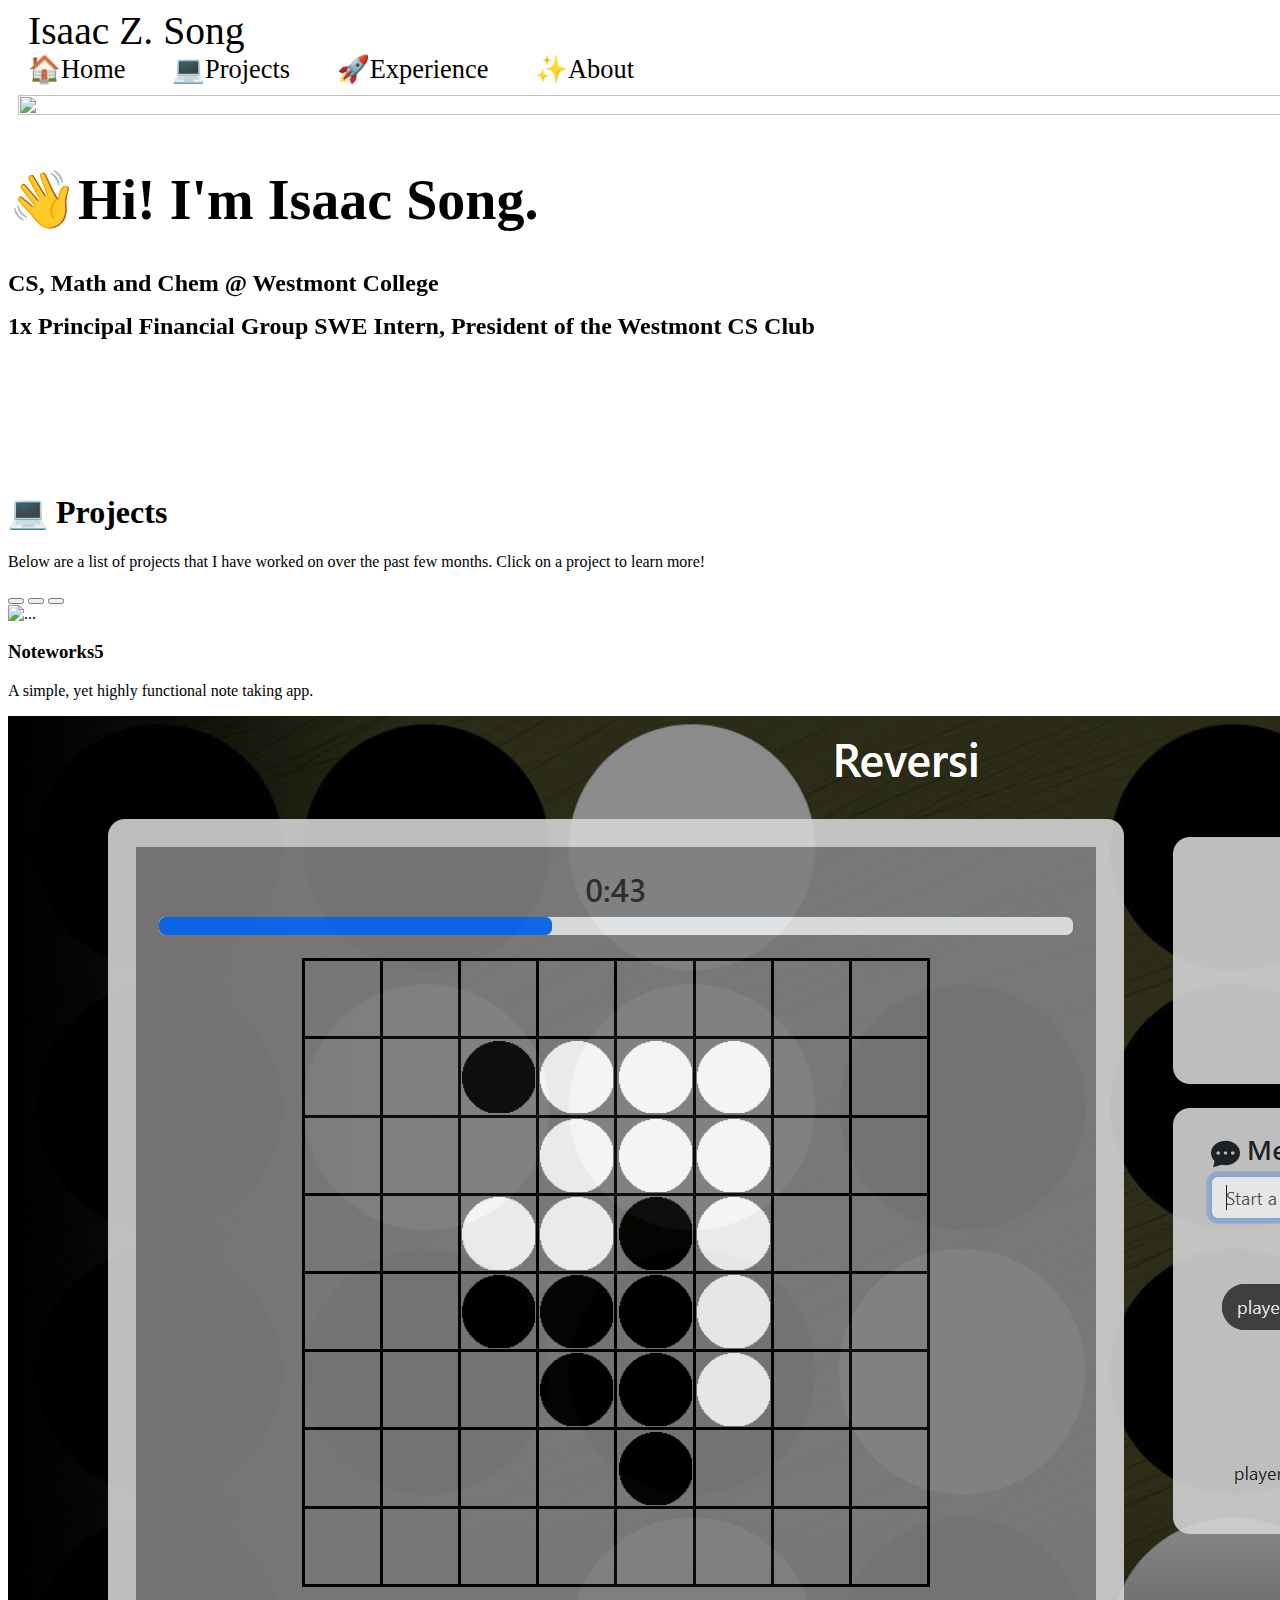
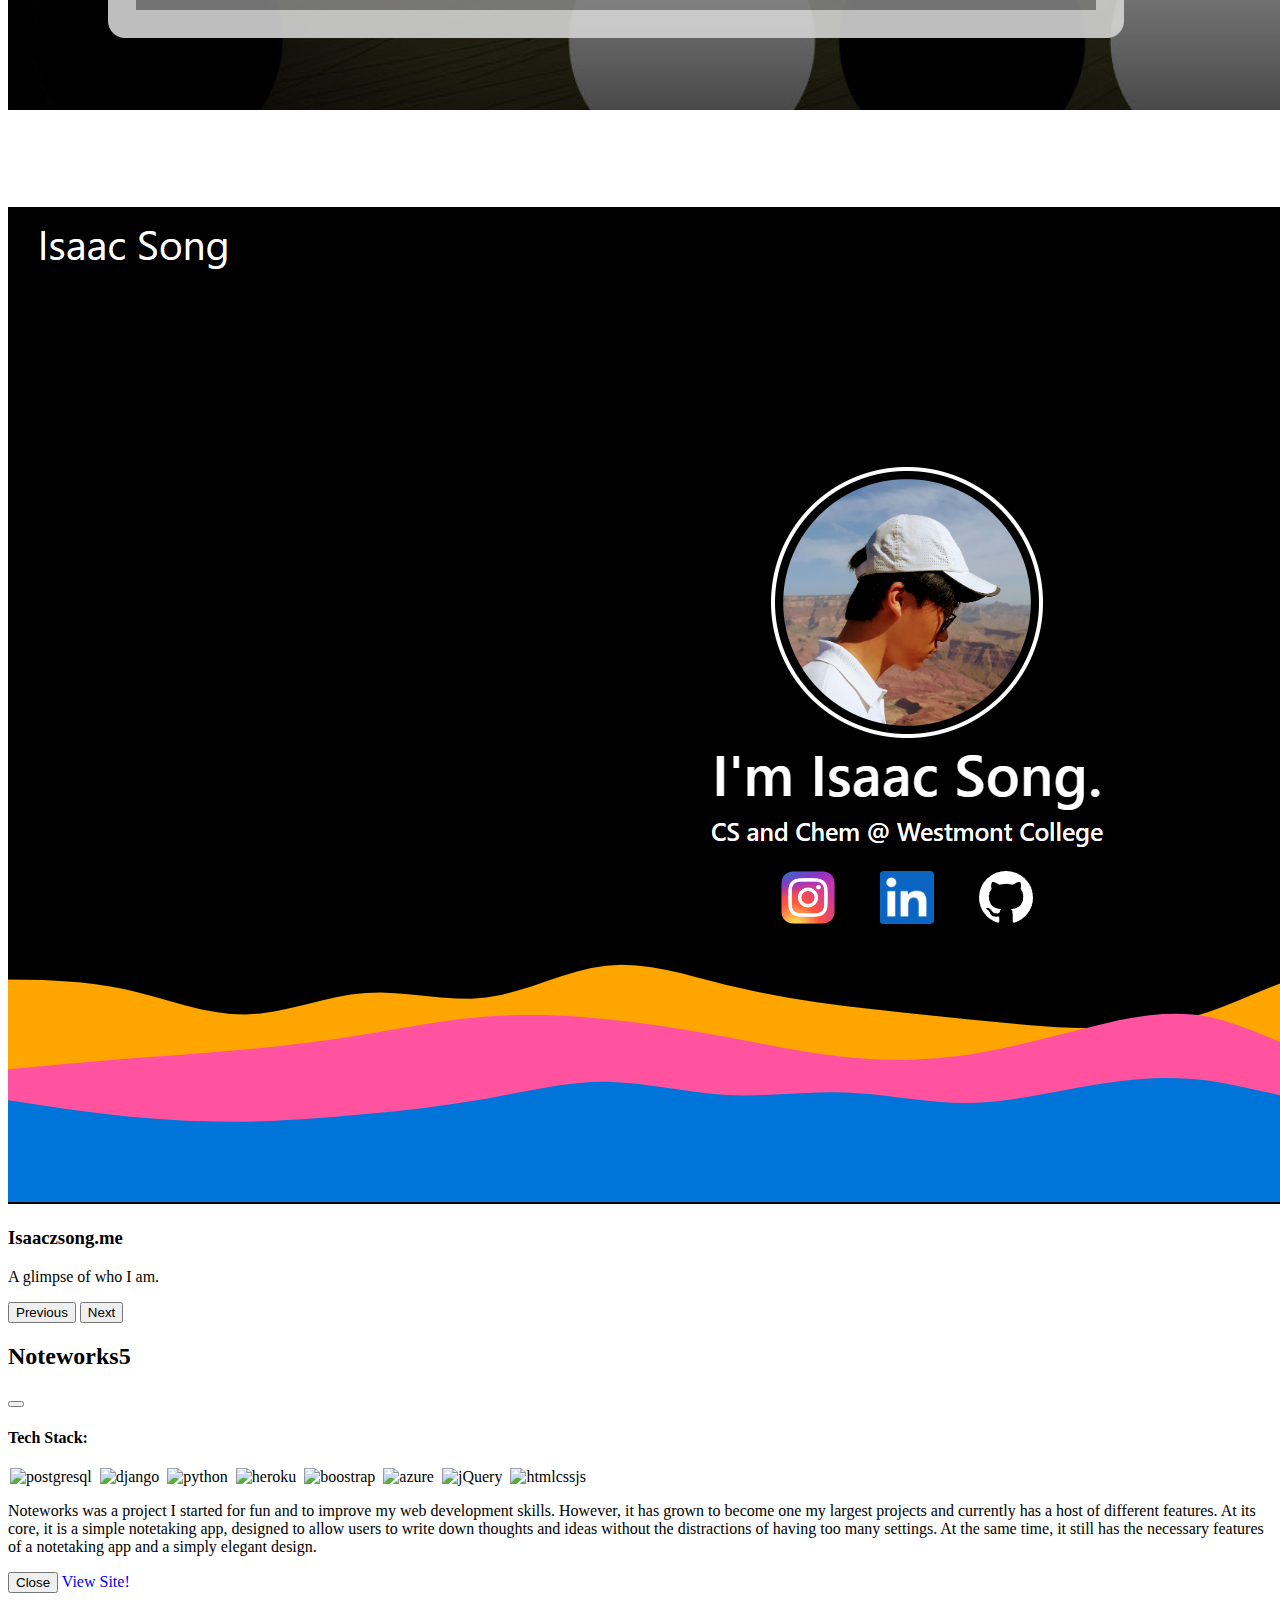
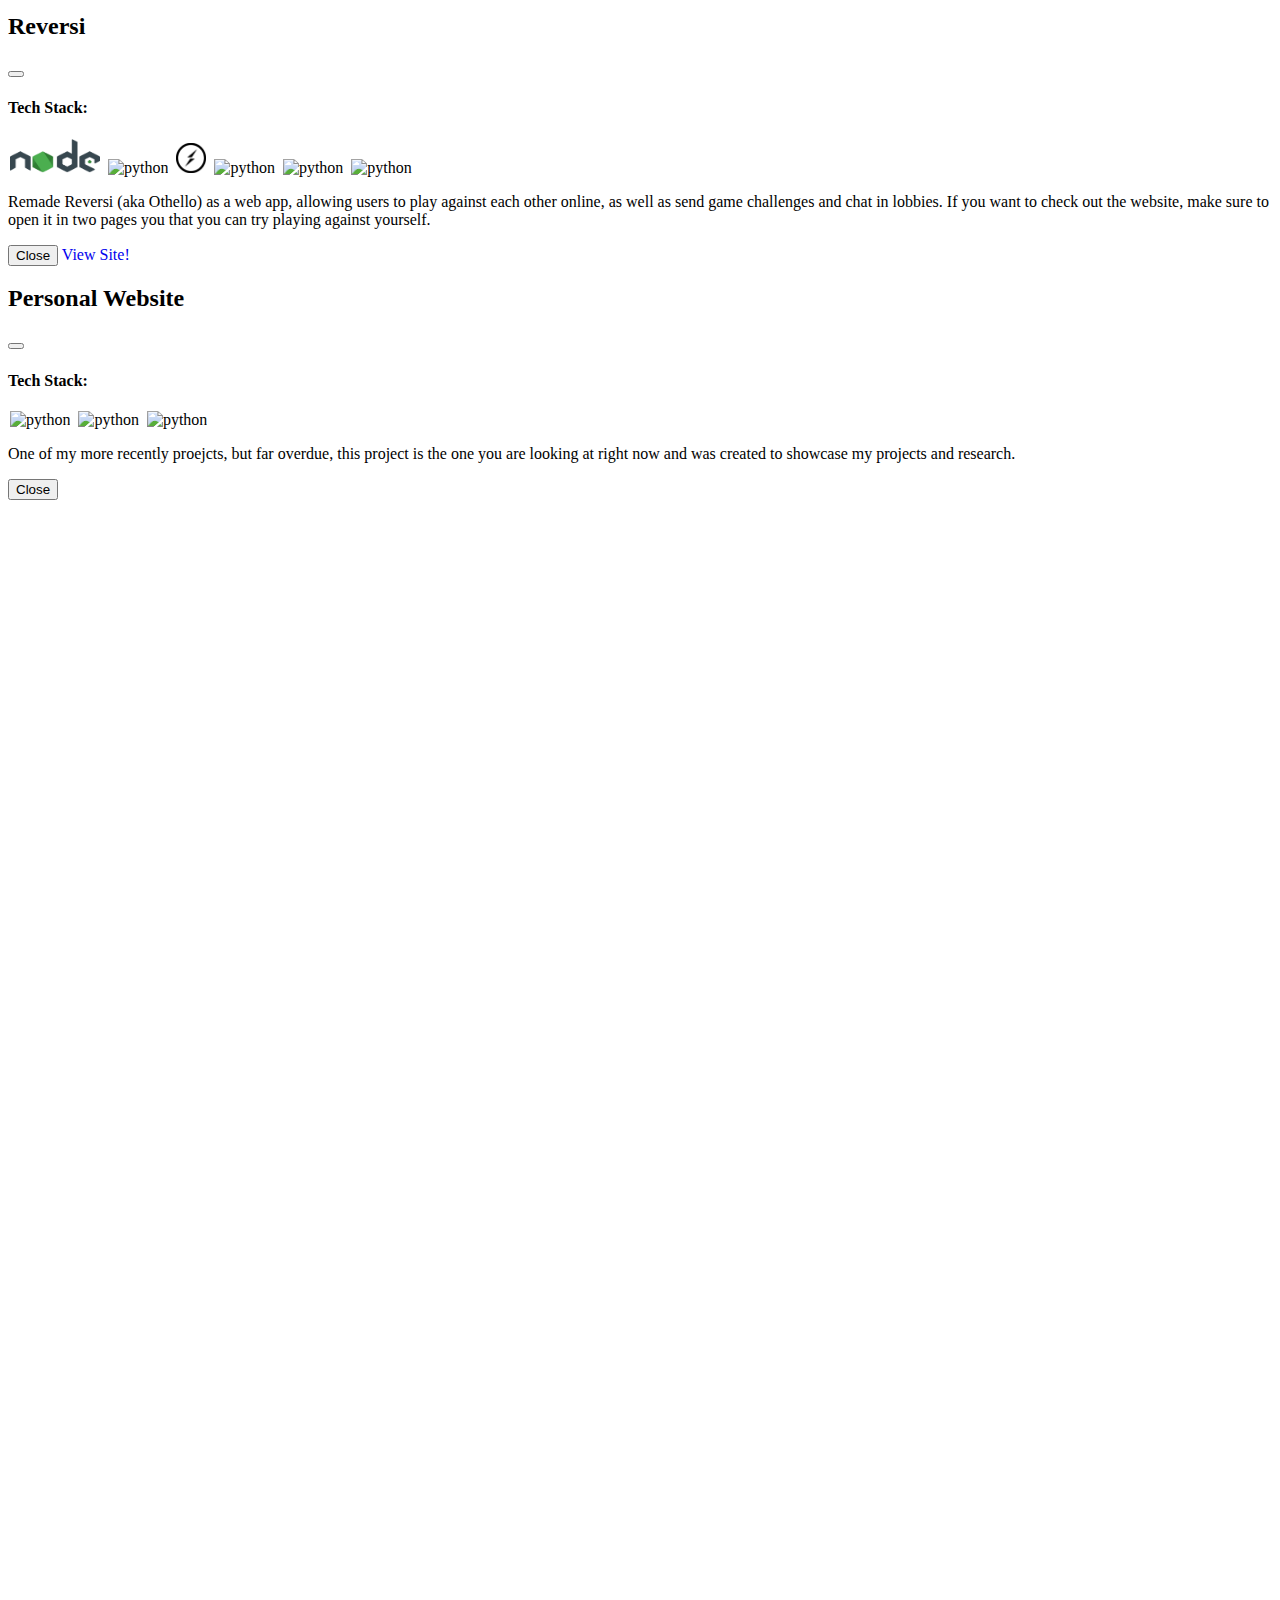
==== index.html @ 0e247016 "Minor Fixes" ====
<!DOCTYPE html>
<html lang="en">
  <head>
    <meta charset="UTF-8" />
    <meta http-equiv="X-UA-Compatible" content="IE=edge" />
    <meta name="viewport" content="width=device-width, initial-scale=1.0" />
    <link href="https://cdn.jsdelivr.net/npm/bootstrap@5.3.0/dist/css/bootstrap.min.css" rel="stylesheet" integrity="sha384-9ndCyUaIbzAi2FUVXJi0CjmCapSmO7SnpJef0486qhLnuZ2cdeRhO02iuK6FUUVM" crossorigin="anonymous">
    <title>Isaac Song</title>
    <link rel="icon" href="profile.jpg" type="image/x-icon">
    <!-- CSS -->
    <link rel="preconnect" href="https://fonts.googleapis.com">
    <link rel="preconnect" href="https://fonts.gstatic.com" crossorigin>
    <link href="https://fonts.googleapis.com/css2?family=Nanum+Gothic&display=swap" rel="stylesheet">
    <link defer rel="stylesheet" href="app.css" />


  </head>
  <body>
    <nav class = "navbar navbar fixed-top navbar-expand-lg bg-light"id="customNav">
      <div class = "container-fluid">
          <a class = "navbar-brand" style = "font-size:150%;" href = "index.html">Isaac Z. Song</a>
          <div class = "collapse navbar-collapse">
              <div class = "navbar-nav ms-auto mb-2 mb-lg-0">
              <a class = "nav-link" target = "_self" href = "#home">🏠Home</a>
              <a class = "nav-link" target = "_self" href = "#projects">&#128187Projects</a>
              <a class = "nav-link" target = "_self" href = "#experience">&#128640Experience</a>
              <a href="#about" class = "nav-link" target = "_self">&#10024About</a>

              </div>

          </div>
      </div>
    </nav>


    <a id="home"></a>
    <div class = "container-fluid vh-100 align-items-center d-flex justify-content-center ">
      <div class = "row hidden justify-content-center" style = "width: 100%">
        <div class = "col-md-5">
            <img class = "rounded-5" src="Principal_Photo.jpg" height = "100%" width = "100%" id = "profilePic" >
        </div>


        <div class = "col-md-5 text-center align-items-center d-flex flex-column justify-content-center">
          <div id = "me">
              <h1 id = "name">&#128075Hi! I'm Isaac Song.</h1>
              <h1 id = "description">CS, Math and Chem @ Westmont College</h1>
              <h1 id = "description">1x Principal Financial Group SWE Intern, President of the Westmont CS Club</h1>
          </div>
    

          <div style = "margin: 17px 0px;" id = "links">
              <span style = "margin: 0px 20px;">
                <a class = "icon" href = "https://www.instagram.com/isaac.z.song/">
                  <img class="icon" src = "instagram.webp" height = "52px" width = "52px">    
                </a>
              </span>      
              <span style = "margin: 0px 20px;">
                <a   class = "icon" href = "https://www.linkedin.com/in/isaac-song-30b78019b/">
                  <img class="icon" src = "linkedin.png" height = "52px" width = "52px">
                </a>
              </span>
              <span   class = "icon" style = "margin: 0px 20px;">
                <a href = "https://github.com/IsaaMaster">
                  <img class="icon" src = "github.png" height = "52px" width = "52px">
                </a>
              </span>
          </div>
        </div>
      
      </div>

    </div>

    <a id="projects"></a>
    <div style = "margin-bottom: 80px;"></div>
    <div class="row">
      <div class="col-12 text-center" title="">
          <h1>&#128187; Projects</h1>
          <p class="fs-5">Below are a list of projects that I have worked on over the past few months. Click on a
              project to learn more!</p>
      </div>
    </div>
    <div class="row d-flex justify-content-center align-items-center">
      <div class="col-md-8 p-3">
        <div id="carouselExampleCaptions" class="carousel slide" data-bs-theme="dark">
          <div class="carousel-indicators">
            <button type="button" data-bs-target="#carouselExampleCaptions" data-bs-slide-to="0" class="active" aria-current="true" aria-label="Slide 1"></button>
            <button type="button" data-bs-target="#carouselExampleCaptions" data-bs-slide-to="1" aria-label="Slide 2"></button>
            <button type="button" data-bs-target="#carouselExampleCaptions" data-bs-slide-to="2" aria-label="Slide 3"></button>
          </div>
          <div class="carousel-inner">
            <div class="carousel-item active ">
              <img src="NotesNew.png" class="d-block w-100 rounded-5" alt="..." id="noteworks" >
              <div class="carousel-caption d-none d-md-block">
                <h3>Noteworks5</h3>
                <p>A simple, yet highly functional note taking app.</p>
              </div>
            </div>
            <div class="carousel-item">
              <img src="reversi.png" class="d-block w-100 rounded-5" alt="..." id="reversi">
              <div class="carousel-caption d-none d-md-block"  style="color:white">
                <h3>Othello</h3>
                <p>A modern take of a classic game.</p>
              </div>
            </div>
            <div class="carousel-item">
              <img src="personal.png" class="d-block w-100 rounded-5" alt="..." id="personal">
              <div class="carousel-caption d-none d-md-block">
                <h3>Isaaczsong.me</h3>
                <p>A glimpse of who I am.</p>
              </div>
            </div>
          </div>
          <button class="carousel-control-prev" type="button" data-bs-target="#carouselExampleCaptions" data-bs-slide="prev">
            <span class="carousel-control-prev-icon" aria-hidden="true"></span>
            <span class="visually-hidden">Previous</span>
          </button>
          <button class="carousel-control-next" type="button" data-bs-target="#carouselExampleCaptions" data-bs-slide="next">
            <span class="carousel-control-next-icon" aria-hidden="true"></span>
            <span class="visually-hidden">Next</span>
          </button>
        </div>
      </div>
    </div>  


    <!--Noteworks 5 Modal-->
    <div class="modal fade" id="noteWorksModal" tabindex="-1" aria-labelledby="noteWorksModal" aria-hidden="true">
      <div class="modal-dialog modal-lg modal-dialog-centered modal-dialog-scrollable">
        <div class="modal-content">
          <div class="modal-header">
            <h2 class="modal-title" id="exampleModalLabel">
              Noteworks5  
            </h2>
            <button type="button" class="btn-close" data-bs-dismiss="modal" aria-label="Close"></button>
          </div>
          <div class="modal-body">

            <div class = "text-center" style = "margin-bottom: 10px;">
              <h4>Tech Stack:</h4>
              <img class = "techIcon" src = "icons/postgresql.png" alt = "postgresql">
              <img class = "techIcon" src = "icons/django.png" alt = "django" style = "width:24px;">
              <img class = "techIcon" src = "icons/python.png" alt = "python">
              <img class = "techIcon" src = "icons/heroku.jpg" alt = "heroku" style = "width:24px;">
              <img class = "techIcon" src = "icons/bootstrap.png" alt = "boostrap">
              <img class = "techIcon" src = "icons/azure.png" alt = "azure">
              <img class = "techIcon" src = "icons/jQuery.png" alt = "jQuery">
              <img class = "techIcon" src = "icons/htmlcssjs.png" alt = "htmlcssjs" style="width: 90px; height:34px;">


            </div>
            <p>Noteworks was a project I started for fun and to improve my web development skills. However, it has grown to become one my largest projects and currently has a host of different features. At its core, it is a simple notetaking app, designed to allow users to write down thoughts and ideas without the distractions of having too many settings. At the same time, it still has the necessary features of a notetaking app and a simply elegant design.</p>
          </div>
          <div class="modal-footer">
            <button type="button" class="btn btn-secondary" data-bs-dismiss="modal">Close</button>
            <a target = "_blank" class = "btn btn-primary" href = "https://noteworks5.herokuapp.com/">View Site!</a>

          </div>
        </div>
      </div>
    </div>

     <!--Reversi Modal-->
     <div class="modal fade" id="reversiModal" tabindex="-1" aria-labelledby="reversiModal" aria-hidden="true">
      <div class="modal-dialog modal-lg modal-dialog-centered modal-dialog-scrollable">
        <div class="modal-content">
          <div class="modal-header">
            <h2 class="modal-title" id="exampleModalLabel">
              Reversi
            </h2>
            <button type="button" class="btn-close" data-bs-dismiss="modal" aria-label="Close"></button>
          </div>
          <div class="modal-body justify-content-center ">
            <div class = "text-center" style = "margin-bottom: 10px;">
              <h4>Tech Stack:</h4>
              <img class = "techIcon" src = "icons/node.png" alt = "nodejs" style="width: 90px; height:34px;">
              <img class = "techIcon" src = "icons/heroku.jpg" alt = "python" style = "width:24px;">
              <img class = "techIcon" src = "icons/sockets.png" alt = "sockets.io">
              <img class = "techIcon" src = "icons/bootstrap.png" alt = "python">
              <img class = "techIcon" src = "icons/jQuery.png" alt = "python">
              <img class = "techIcon" src = "icons/htmlcssjs.png" alt = "python" style="width: 90px; height:34px;">



            </div>
            <p>Remade Reversi (aka Othello) as a web app, allowing users to play against each other online, as well as send game challenges and chat in lobbies. If you want to check out the website, make sure to open it in two pages you that you can try playing against yourself.</p>
          </div>
          <div class="modal-footer">
            <button type="button" class="btn btn-secondary" data-bs-dismiss="modal">Close</button>
            <a target = "_blank" class = "btn btn-primary" href = "https://reversi-isaacsong.herokuapp.com/">View Site!</a>

          </div>
        </div>
      </div>
    </div>


    <!--Personal Modal-->
    <div class="modal fade" id="personalModal" tabindex="-1" aria-labelledby="personalWebsiteModal" aria-hidden="true">
      <div class="modal-dialog modal-dialog-centered modal-dialog-scrollable">
        <div class="modal-content">
          <div class="modal-header">
            <h2 class="modal-title" id="exampleModalLabel">
              Personal Website
            </h2>
            <button type="button" class="btn-close" data-bs-dismiss="modal" aria-label="Close"></button>
          </div>
          <div class="modal-body">
            <div class = "text-center" style = "margin-bottom: 10px;">
              <h4>Tech Stack:</h4>
              <img class = "techIcon" src = "icons/bootstrap.png" alt = "python">
              <img class = "techIcon" src = "icons/jQuery.png" alt = "python">
              <img class = "techIcon" src = "icons/htmlcssjs.png" alt = "python" style="width: 90px; height:34px;">
            </div>
            <p>One of my more recently proejcts, but far overdue, this project is the one you are looking at right now and was created to showcase my projects and research.</p>
          </div>
          <div class="modal-footer">
            <button type="button" class="btn btn-secondary" data-bs-dismiss="modal">Close</button>
          

          </div>
        </div>
      </div>
    </div> 
  </div>

  <a id="experience"></a>
  <div style = "margin-bottom: 40px;"></div>
  <div class = "container-fluid min-vh-100 d-flex justify-content-center align-items">
    <div class = "justify-content-center row hidden align-items-center d-flex" id = "research">
      <div class = "col-sm-6">
        <h1 class = "py-5">&#128640Experience</h1>
          <div class="accordion" id="accordionExample">
            <div class="accordion-item">
              <h2 class="accordion-header">
                <button class="accordion-button" type="button" data-bs-toggle="collapse" data-bs-target="#collapseOne" aria-expanded="true" aria-controls="collapseOne">
                  <h4>
                    <img src = "Principal_Logo.png" alt = "Principal Logo" height = "30px" width = "25px">
                    Principal Financial Group (NASDAQ: PFG) SWE Intern
                  </h4>
                </button>
              </h2>
              <div id="collapseOne" class="accordion-collapse collapse show" data-bs-parent="#accordionExample">
                <div class="accordion-body">
                  <p>
                    Automated the creation of YAML files to define 96 Lit-based web components in Drupal using JS for 12 customer-facing sites with over 4.7M visits per month (including principal.com), saving developers 2-8 hours per library version update and increasing the number of supported components by 48%.
                  </p>
                  <p>
                    Wrote 31 unit and functional JEST tests with over 120 assertions to ensure the quality of back-end build scripts, integrating these tests into current GitHub workflows, and achieving 100% code coverage.
                  </p>
                  <p>
                    Trained an Amazon Q model on 200+ GitHub repositories to build Principal branded Next.js web apps, cleaning and filtering over 300 MB of the training data with Python.
                  </p>
                </div>
              </div>
            </div>
            <div class="accordion-item">
              <h2 class="accordion-header">
                <button class="accordion-button collapsed" type="button" data-bs-toggle="collapse" data-bs-target="#collapseTwo" aria-expanded="false" aria-controls="collapseTwo">
                  <h4>&#129516;Nishimura Research Group Data Analyst Intern</h4>
                </button>
              </h2>
              <div id="collapseTwo" class="accordion-collapse collapse" data-bs-parent="#accordionExample">
                <div class="accordion-body">
                  <p>
                  Automated the regression analysis of millions of data points onto Avrami crystal growth models with Python, thus decreasing data processing times by two hours a day and improving the consistency of predicted models by 30%.
                  </p>
                  <p>
                  Organized and analyzed over 12.5 million data points per day with Excel macros, MATLAB, SciPy, and Matplotlib, ultimately calculating 60% of quantitative findings reported in two scientific publications.
                  </p>
                </div>
              </div>
            </div>
            <div class="accordion-item">
              <h2 class="accordion-header">
                <button class="accordion-button collapsed" type="button" data-bs-toggle="collapse" data-bs-target="#collapseThree" aria-expanded="false" aria-controls="collapseThree">
                  <h4>
                    <img src = "Westmont_Logo.jpg" alt = "Westmont Logo" height = "40px" width = "40px">
                    Lead Computer Science Teaching Assistant
                  </h4>
                </button>
              </h2>
              <div id="collapseThree" class="accordion-collapse collapse" data-bs-parent="#accordionExample">
                <div class="accordion-body">
                  <p>
                    Led weekly study sessions for Discrete Math and Introduction to Computer Science, proctored tests, and graded exams for over 60 students per semester. 
                  </p>
                  <p>
                    Developed automated Python grading scripts and rigorous test cases used to grade over 70% of CS-10 assignments and increased grading efficiency by 5-fold.
                  </p>
                </div>
              </div>
            </div>
          </div>
      </div>

      <div class = "col-sm-4 pt-5 ps-3">
              <h2 class = "pt-3">
                  &#128209Publications
              </h2>
              <p class = "researchlink">
                  <a href = "https://www.westmont.edu/sites/default/files/2023-07/biphenyl%20on%20cyclohexane%20and%20benzene_final_0.pdf">
                    "Effect of Cyclohexane and Benzene on the Disorder-to-Order Trasition of Biphenyl"</a>
              </p>
              <p class = "researchlink">
                  <a href="https://www.westmont.edu/sites/default/files/2023-08/aliphatic%20alcohols%3Acycloalkanes%3An-alkanes%20under%20biphenyl_final.pdf">
                      "Changing the Onset of the Disorder-to-Order Transition and Increasing the Density of Defect Sites in Biphenyl Adlayer on Aluminum Oxide"
                  </a>
              </p>
              <h4>More to come soon!</h4>
      </div>
    </div>
  </div>

  <a id="about"></a>
  <div class = "container-fluid min-vh-100 d-flex justify-content-center align-items">
    <div class = "hidden row justify-content-center align-items-center d-flex" id = "research">
        <div class = "col-md-5 m-2">
            <h1>&#10024;About Me</h1>
            <p>I am a undergraduate student at Westmont College in Santa Barbara stuyding computer science and chemistry. Currently, I am involved with full-stack web and software development, thin film research and TAing for several classes. In my free time, I enjoy going to the beach with friends, tossing the frisbee around, and playing strategy board games.</p>
            <p>If you want to reach out, please email me at isong@westmont.edu. Alternatively, feel free to connect with me on Linkedin (Link found at at the top).</p>
        </div>
        <div class = "col-md-4 m-2">
            <img class = "rounded-5" src="working.JPG" alt="profile" height="100%" width="100%">
        </div>
    </div>
  </div>

    


    <script src="https://cdn.jsdelivr.net/npm/bootstrap@5.3.0/dist/js/bootstrap.bundle.min.js" integrity="sha384-geWF76RCwLtnZ8qwWowPQNguL3RmwHVBC9FhGdlKrxdiJJigb/j/68SIy3Te4Bkz" crossorigin="anonymous"></script>
    <script src="https://ajax.googleapis.com/ajax/libs/jquery/3.6.3/jquery.min.js" integrity="sha384-Ft/vb48LwsAEtgltj7o+6vtS2esTU9PCpDqcXs4OCVQFZu5BqprHtUCZ4kjK+bpE" crossorigin="anonymous"></script>
    <script src="https://ajax.googleapis.com/ajax/libs/jqueryui/1.13.2/jquery-ui.min.js" integrity="sha384-4D3G3GikQs6hLlLZGdz5wLFzuqE9v4yVGAcOH86y23JqBDPzj9viv0EqyfIa6YUL" crossorigin="anonymous"></script>
    <script src="https://code.jquery.com/jquery-3.6.0.min.js"></script>
    <script src="https://cdn.jsdelivr.net/npm/@popperjs/core@2.10.2/dist/umd/popper.min.js"></script>
    <script src="https://stackpath.bootstrapcdn.com/bootstrap/5.1.3/js/bootstrap.min.js"></script>
    <script src="app.js"></script>
  </body>
</html>
---- app.css ----
a {
    text-decoration: none;  
    
}
#me, #about1, #about2{
    opacity: 0%;
}

#links{
    opacity: 0%;
}

#othello:hover{
    color:gray; 
}


.icon{
    opacity: 0%;
    transition: transform 0.25s ease-in-out;
}

.icon:hover{
    transform: translateY(-10px);

}

body {
    background: white;
    color: black;
    background-repeat: no-repeat;
    background-size:cover;
    background-position: bottom;
    background-attachment: fixed;
}


#name{
  font-size: 350%;
}

#description{
  font-size: 150%;
}

#customNav{
  font-size: 165%;
}

#customNav a{
  padding: 0px 20px;
  color: black;  
}


#profilePic{
  
  padding: 7px 7px; 
  border:3px solid white;
}

div.webSection{
  margin: 0px 0px 0px 0px;
  padding:25px 25px;
}

#research {
  font-size: 125%;
}

.image{
  padding:15px 0px 0px 0px; 
  height:100%; 
  width: 100%; 
  border:2px solid white; 
  border-radius: 30px;
}

.image:hover{
  scale: 1.01;
  cursor: pointer;
}

#noteworks{
  background-color: white;
}

#reversi, #personal{
  background-color: #000000;
}


.modal{
  color:black;

}

.modalImage{
  height:70%; 
  width: 70%; 
  border-radius: 30px;
  margin-bottom: 10px;
}

.techIcon{
  height: 30px; 
  width: 30px;
  margin: 0px 2px 0px 2px;
}

.researchlink:hover{
  opacity: 70%;
}

.hidden{
  opacity: 0%;
  transition: all 1.3s ease-out;
}

.show{
  opacity: 100%;
  filter: blur(0px);
}
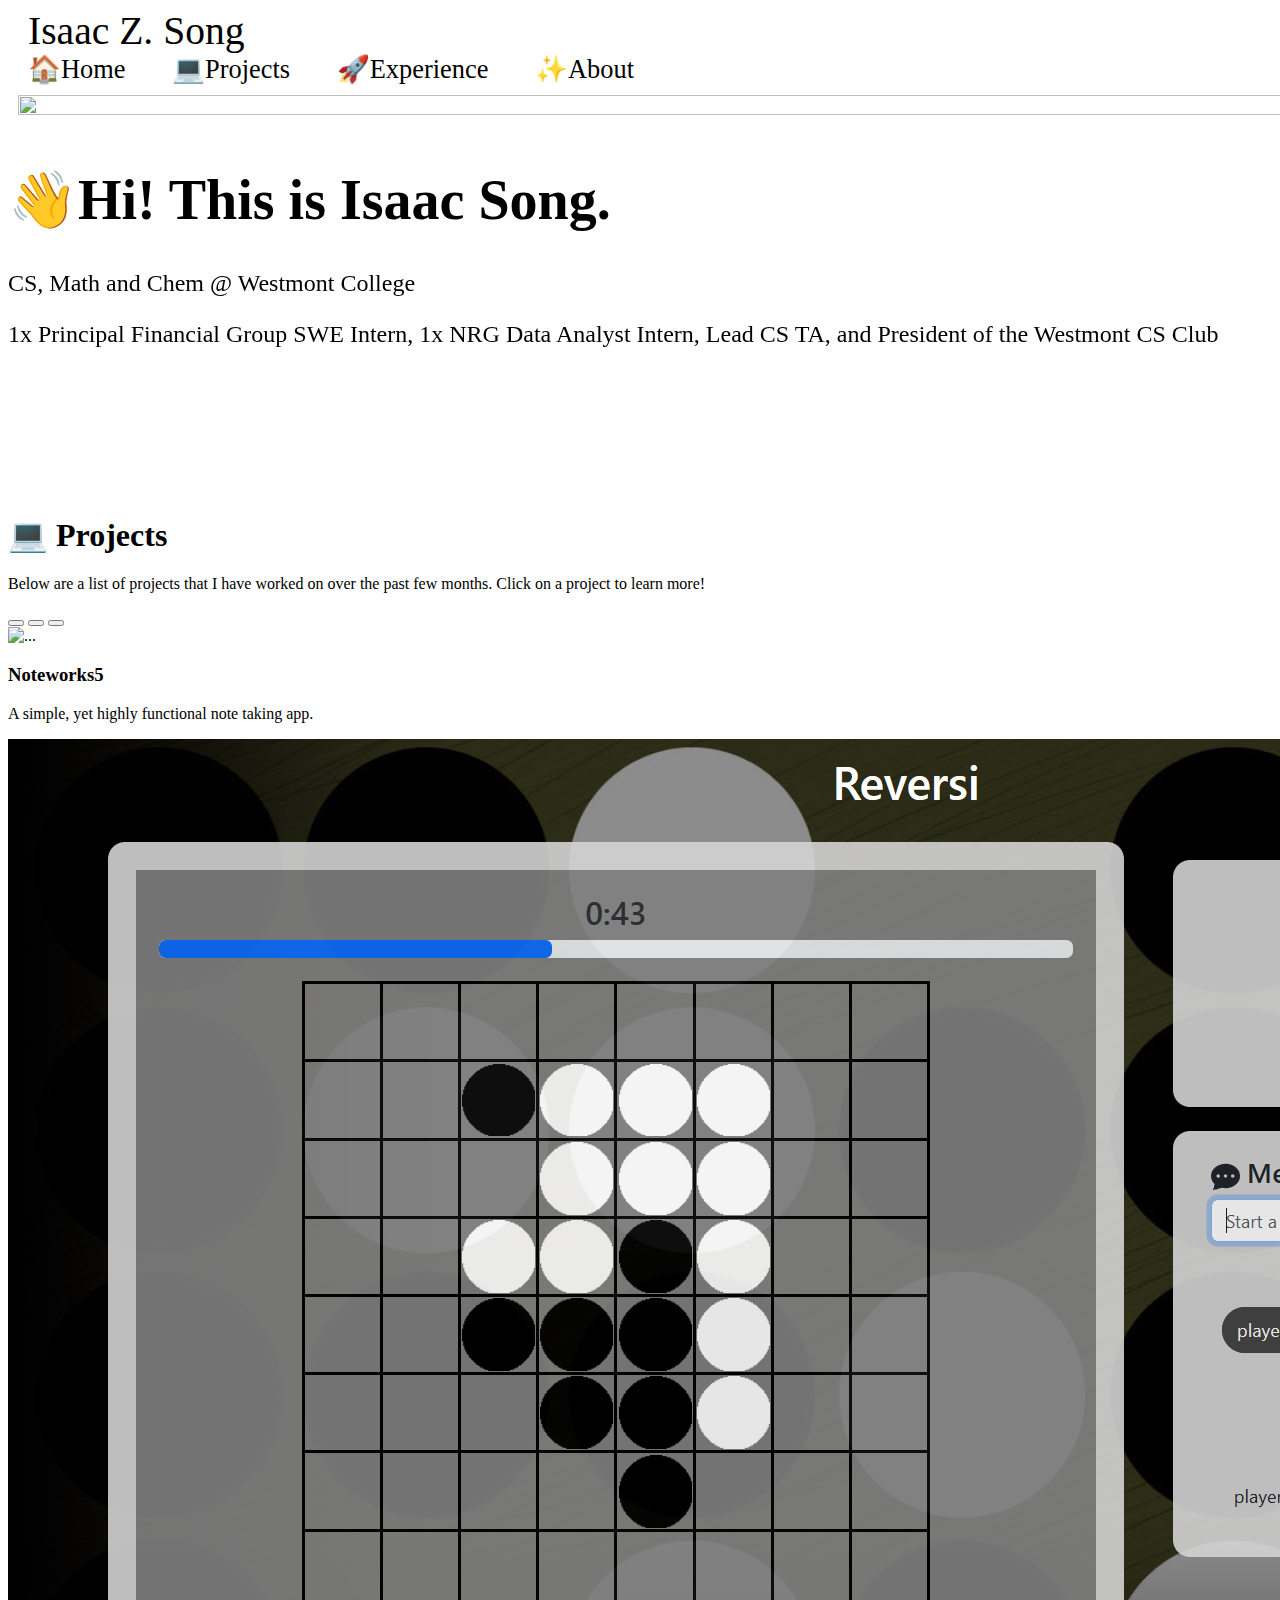
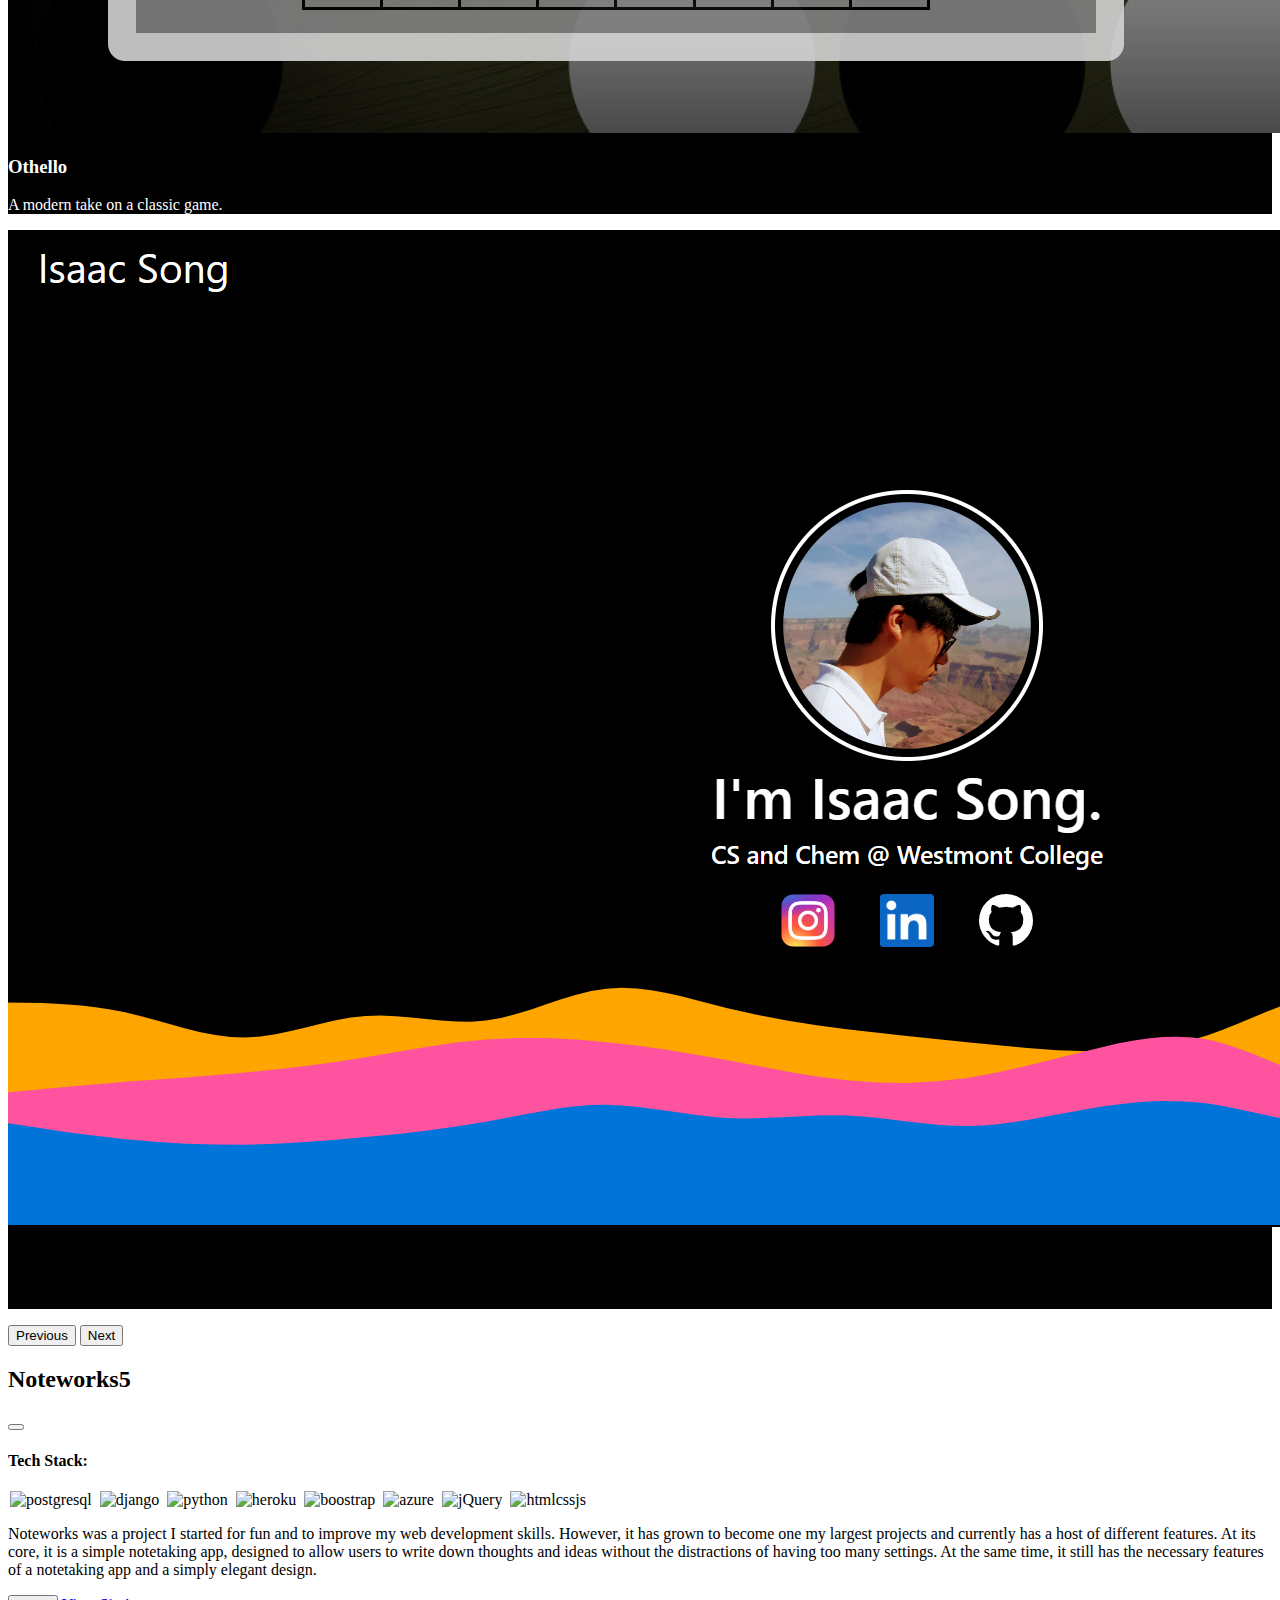
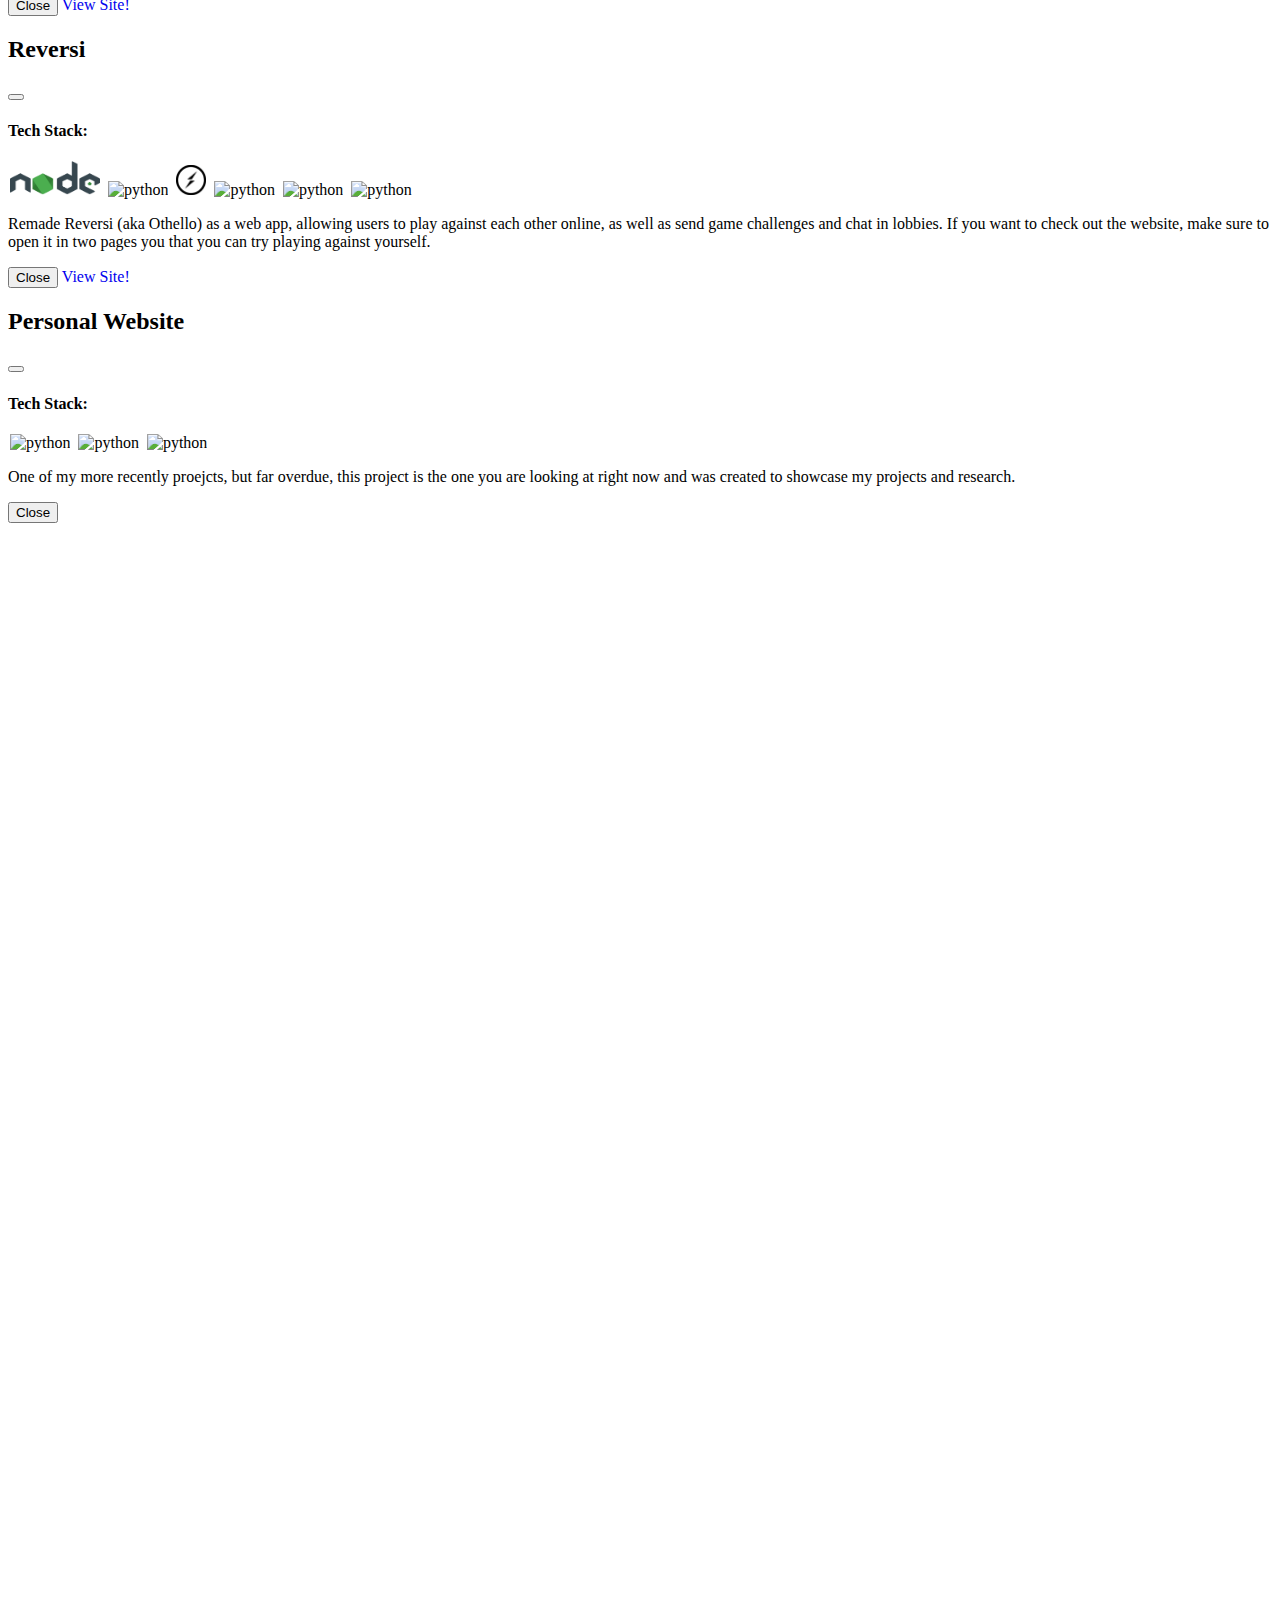
==== commit e4903f67: "refactoring changes" ====
--- a/index.html
+++ b/index.html
@@ -1,341 +1,401 @@
 <!DOCTYPE html>
 <html lang="en">
-  <head>
-    <meta charset="UTF-8" />
-    <meta http-equiv="X-UA-Compatible" content="IE=edge" />
-    <meta name="viewport" content="width=device-width, initial-scale=1.0" />
-    <link href="https://cdn.jsdelivr.net/npm/bootstrap@5.3.0/dist/css/bootstrap.min.css" rel="stylesheet" integrity="sha384-9ndCyUaIbzAi2FUVXJi0CjmCapSmO7SnpJef0486qhLnuZ2cdeRhO02iuK6FUUVM" crossorigin="anonymous">
-    <title>Isaac Song</title>
-    <link rel="icon" href="profile.jpg" type="image/x-icon">
-    <!-- CSS -->
-    <link rel="preconnect" href="https://fonts.googleapis.com">
-    <link rel="preconnect" href="https://fonts.gstatic.com" crossorigin>
-    <link href="https://fonts.googleapis.com/css2?family=Nanum+Gothic&display=swap" rel="stylesheet">
-    <link defer rel="stylesheet" href="app.css" />
-
-
-  </head>
-  <body>
-    <nav class = "navbar navbar fixed-top navbar-expand-lg bg-light"id="customNav">
-      <div class = "container-fluid">
-          <a class = "navbar-brand" style = "font-size:150%;" href = "index.html">Isaac Z. Song</a>
-          <div class = "collapse navbar-collapse">
-              <div class = "navbar-nav ms-auto mb-2 mb-lg-0">
-              <a class = "nav-link" target = "_self" href = "#home">🏠Home</a>
-              <a class = "nav-link" target = "_self" href = "#projects">&#128187Projects</a>
-              <a class = "nav-link" target = "_self" href = "#experience">&#128640Experience</a>
-              <a href="#about" class = "nav-link" target = "_self">&#10024About</a>
-
+
+<head>
+  <meta charset="UTF-8" />
+  <meta http-equiv="X-UA-Compatible" content="IE=edge" />
+  <meta name="viewport" content="width=device-width, initial-scale=1.0" />
+  <link href="https://cdn.jsdelivr.net/npm/bootstrap@5.3.0/dist/css/bootstrap.min.css" rel="stylesheet"
+    integrity="sha384-9ndCyUaIbzAi2FUVXJi0CjmCapSmO7SnpJef0486qhLnuZ2cdeRhO02iuK6FUUVM" crossorigin="anonymous">
+  <title>Isaac Song</title>
+  <link rel="icon" href="profile.jpg" type="image/x-icon">
+  <!-- CSS -->
+  <link rel="preconnect" href="https://fonts.googleapis.com">
+  <link rel="preconnect" href="https://fonts.gstatic.com" crossorigin>
+  <link href="https://fonts.googleapis.com/css2?family=Nanum+Gothic&display=swap" rel="stylesheet">
+  <link defer rel="stylesheet" href="app.css" />
+</head>
+
+<body>
+  <nav class="navbar navbar fixed-top navbar-expand-lg bg-light" id="customNav">
+    <div class="container-fluid">
+      <a class="navbar-brand" style="font-size:150%;" href="index.html">Isaac Z. Song</a>
+      <div class="collapse navbar-collapse">
+        <div class="navbar-nav ms-auto mb-2 mb-lg-0">
+          <a class="nav-link" target="_self" href="#home">🏠Home</a>
+          <a class="nav-link" target="_self" href="#projects">&#128187Projects</a>
+          <a class="nav-link" target="_self" href="#experience">&#128640Experience</a>
+          <a href="#about" class="nav-link" target="_self">&#10024About</a>
+        </div>
+      </div>
+    </div>
+  </nav>
+
+
+  <a id="home"></a>
+  <div class="container-fluid vh-100 align-items-center d-flex justify-content-center ">
+    <div class="row hidden justify-content-center" style="width: 100%">
+      <div class="col-md-5">
+        <img class="rounded-5" src="Principal_Photo.jpg" height="100%" width="100%" id="profilePic">
+      </div>
+
+      <div class="col-md-5 text-center align-items-center d-flex flex-column justify-content-center">
+        <div id="me">
+          <h1 id="name">&#128075Hi! This is Isaac Song.</h1>
+          <p id="description">CS, Math and Chem @ Westmont College</p>
+          <p id="description">1x Principal Financial Group SWE Intern, 1x NRG Data Analyst Intern, Lead CS TA, and
+            President of the Westmont CS Club</p>
+        </div>
+
+        <div style="margin: 17px 0px;" id="links">
+          <span style="margin: 0px 20px;">
+            <a class="icon" href="https://www.instagram.com/isaac.z.song/">
+              <img class="icon" src="instagram.webp" height="60px" width="60px">
+            </a>
+          </span>
+          <span style="margin: 0px 20px;">
+            <a class="icon" href="https://www.linkedin.com/in/isaac-song-30b78019b/">
+              <img class="icon" src="linkedin.png" height="60px" width="60px">
+            </a>
+          </span>
+          <span class="icon" style="margin: 0px 20px;">
+            <a href="https://github.com/IsaaMaster">
+              <img class="icon" src="github.png" height="60px" width="60px">
+            </a>
+          </span>
+        </div>
+      </div>
+    </div>
+  </div>
+
+  <a id="projects"></a>
+  <div style="margin-bottom: 80px;"></div>
+  <div class="row">
+    <div class="col-12 text-center" title="">
+      <h1>&#128187; Projects</h1>
+      <p class="fs-5">Below are a list of projects that I have worked on over the past few months. Click on a
+        project to learn more!</p>
+    </div>
+  </div>
+  <div class="row d-flex justify-content-center align-items-center">
+    <div class="col-md-8 p-3">
+      <div id="carouselExampleCaptions" class="carousel slide" data-bs-theme="dark">
+        <div class="carousel-indicators">
+          <button type="button" data-bs-target="#carouselExampleCaptions" data-bs-slide-to="0" class="active"
+            aria-current="true" aria-label="Slide 1"></button>
+          <button type="button" data-bs-target="#carouselExampleCaptions" data-bs-slide-to="1"
+            aria-label="Slide 2"></button>
+          <button type="button" data-bs-target="#carouselExampleCaptions" data-bs-slide-to="2"
+            aria-label="Slide 3"></button>
+        </div>
+        <div class="carousel-inner">
+          <div class="carousel-item active" id="noteworks">
+            <img src="NotesNew.png" class="d-block w-100 rounded-5" alt="...">
+            <div class="carousel-caption d-none d-md-block">
+              <h3>Noteworks5</h3>
+              <p>A simple, yet highly functional note taking app.</p>
+            </div>
+          </div>
+          <div class="carousel-item" id="reversi">
+            <img src="reversi.png" class="d-block w-100 rounded-5" alt="...">
+            <div class="carousel-caption d-none d-md-block" style="color:white">
+              <h3>Othello</h3>
+              <p>A modern take on a classic game.</p>
+            </div>
+          </div>
+          <div class="carousel-item" id="personal">
+            <img src="personal.png" class="d-block w-100 rounded-5" alt="...">
+            <div class="carousel-caption d-none d-md-block">
+              <h3>Isaaczsong.me</h3>
+              <p>A glimpse of who I am. </p>
+            </div>
+          </div>
+        </div>
+        <button class="carousel-control-prev" type="button" data-bs-target="#carouselExampleCaptions"
+          data-bs-slide="prev">
+          <span class="carousel-control-prev-icon" aria-hidden="true"></span>
+          <span class="visually-hidden">Previous</span>
+        </button>
+        <button class="carousel-control-next" type="button" data-bs-target="#carouselExampleCaptions"
+          data-bs-slide="next">
+          <span class="carousel-control-next-icon" aria-hidden="true"></span>
+          <span class="visually-hidden">Next</span>
+        </button>
+      </div>
+    </div>
+  </div>
+
+
+  <!--Noteworks 5 Modal-->
+  <div class="modal fade" id="noteWorksModal" tabindex="-1" aria-labelledby="noteWorksModal" aria-hidden="true">
+    <div class="modal-dialog modal-lg modal-dialog-centered modal-dialog-scrollable">
+      <div class="modal-content">
+        <div class="modal-header">
+          <h2 class="modal-title" id="exampleModalLabel">
+            Noteworks5
+          </h2>
+          <button type="button" class="btn-close" data-bs-dismiss="modal" aria-label="Close"></button>
+        </div>
+        <div class="modal-body">
+
+          <div class="text-center" style="margin-bottom: 10px;">
+            <h4>Tech Stack:</h4>
+            <img class="techIcon" src="icons/postgresql.png" alt="postgresql">
+            <img class="techIcon" src="icons/django.png" alt="django" style="width:24px;">
+            <img class="techIcon" src="icons/python.png" alt="python">
+            <img class="techIcon" src="icons/heroku.jpg" alt="heroku" style="width:24px;">
+            <img class="techIcon" src="icons/bootstrap.png" alt="boostrap">
+            <img class="techIcon" src="icons/azure.png" alt="azure">
+            <img class="techIcon" src="icons/jQuery.png" alt="jQuery">
+            <img class="techIcon" src="icons/htmlcssjs.png" alt="htmlcssjs" style="width: 90px; height:34px;">
+
+
+          </div>
+          <p>Noteworks was a project I started for fun and to improve my web development skills. However, it has grown
+            to become one my largest projects and currently has a host of different features. At its core, it is a
+            simple notetaking app, designed to allow users to write down thoughts and ideas without the distractions of
+            having too many settings. At the same time, it still has the necessary features of a notetaking app and a
+            simply elegant design.</p>
+        </div>
+        <div class="modal-footer">
+          <button type="button" class="btn btn-secondary" data-bs-dismiss="modal">Close</button>
+          <a target="_blank" class="btn btn-primary" href="https://noteworks5.herokuapp.com/">View Site!</a>
+
+        </div>
+      </div>
+    </div>
+  </div>
+
+  <!--Reversi Modal-->
+  <div class="modal fade" id="reversiModal" tabindex="-1" aria-labelledby="reversiModal" aria-hidden="true">
+    <div class="modal-dialog modal-lg modal-dialog-centered modal-dialog-scrollable">
+      <div class="modal-content">
+        <div class="modal-header">
+          <h2 class="modal-title" id="exampleModalLabel">
+            Reversi
+          </h2>
+          <button type="button" class="btn-close" data-bs-dismiss="modal" aria-label="Close"></button>
+        </div>
+        <div class="modal-body justify-content-center ">
+          <div class="text-center" style="margin-bottom: 10px;">
+            <h4>Tech Stack:</h4>
+            <img class="techIcon" src="icons/node.png" alt="nodejs" style="width: 90px; height:34px;">
+            <img class="techIcon" src="icons/heroku.jpg" alt="python" style="width:24px;">
+            <img class="techIcon" src="icons/sockets.png" alt="sockets.io">
+            <img class="techIcon" src="icons/bootstrap.png" alt="python">
+            <img class="techIcon" src="icons/jQuery.png" alt="python">
+            <img class="techIcon" src="icons/htmlcssjs.png" alt="python" style="width: 90px; height:34px;">
+
+
+
+          </div>
+          <p>Remade Reversi (aka Othello) as a web app, allowing users to play against each other online, as well as
+            send game challenges and chat in lobbies. If you want to check out the website, make sure to open it in two
+            pages you that you can try playing against yourself.</p>
+        </div>
+        <div class="modal-footer">
+          <button type="button" class="btn btn-secondary" data-bs-dismiss="modal">Close</button>
+          <a target="_blank" class="btn btn-primary" href="https://reversi-isaacsong.herokuapp.com/">View Site!</a>
+
+        </div>
+      </div>
+    </div>
+  </div>
+
+
+  <!--Personal Modal-->
+  <div class="modal fade" id="personalModal" tabindex="-1" aria-labelledby="personalWebsiteModal" aria-hidden="true">
+    <div class="modal-dialog modal-dialog-centered modal-dialog-scrollable">
+      <div class="modal-content">
+        <div class="modal-header">
+          <h2 class="modal-title" id="exampleModalLabel">
+            Personal Website
+          </h2>
+          <button type="button" class="btn-close" data-bs-dismiss="modal" aria-label="Close"></button>
+        </div>
+        <div class="modal-body">
+          <div class="text-center" style="margin-bottom: 10px;">
+            <h4>Tech Stack:</h4>
+            <img class="techIcon" src="icons/bootstrap.png" alt="python">
+            <img class="techIcon" src="icons/jQuery.png" alt="python">
+            <img class="techIcon" src="icons/htmlcssjs.png" alt="python" style="width: 90px; height:34px;">
+          </div>
+          <p>One of my more recently proejcts, but far overdue, this project is the one you are looking at right now and
+            was created to showcase my projects and research.</p>
+        </div>
+        <div class="modal-footer">
+          <button type="button" class="btn btn-secondary" data-bs-dismiss="modal">Close</button>
+
+
+        </div>
+      </div>
+    </div>
+  </div>
+  </div>
+
+  <a id="experience"></a>
+  <div style="margin-bottom: 40px;"></div>
+  <div class="container-fluid min-vh-100 d-flex justify-content-center align-items">
+    <div class="justify-content-center row hidden align-items-center d-flex" id="research">
+      <div class="col-sm-6 p-3">
+        <h1 class="py-5">&#128640Experience</h1>
+        <div class="accordion" id="accordionExample">
+          <div class="accordion-item">
+            <h2 class="accordion-header">
+              <button class="accordion-button" type="button" data-bs-toggle="collapse" data-bs-target="#collapseOne"
+                aria-expanded="true" aria-controls="collapseOne">
+                <h4>
+                  <img src="Principal_Logo.png" alt="Principal Logo" height="30px" width="25px">
+                  Principal Financial Group (NASDAQ: PFG) SWE Intern
+                </h4>
+              </button>
+            </h2>
+            <div id="collapseOne" class="accordion-collapse collapse show" data-bs-parent="#accordionExample">
+              <div class="accordion-body">
+                <p>May 2024 - Present</p>
+                <p>
+                  Automated the creation of YAML files to define 96 Lit-based web components in Drupal using JS for 12
+                  customer-facing sites with over 4.7M visits per month (including principal.com), saving developers 2-8
+                  hours per library version update and increasing the number of supported components by 48%.
+                </p>
+                <p>
+                  Wrote 31 unit and functional JEST tests with over 120 assertions to ensure the quality of back-end
+                  build scripts, integrating these tests into current GitHub workflows, and achieving 100% code
+                  coverage.
+                </p>
+                <p>
+                  Trained an Amazon Q model on 200+ GitHub repositories to build Principal branded Next.js web apps,
+                  cleaning and filtering over 300 MB of the training data with Python.
+                </p>
               </div>
-
-          </div>
-      </div>
-    </nav>
-
-
-    <a id="home"></a>
-    <div class = "container-fluid vh-100 align-items-center d-flex justify-content-center ">
-      <div class = "row hidden justify-content-center" style = "width: 100%">
-        <div class = "col-md-5">
-            <img class = "rounded-5" src="Principal_Photo.jpg" height = "100%" width = "100%" id = "profilePic" >
-        </div>
-
-
-        <div class = "col-md-5 text-center align-items-center d-flex flex-column justify-content-center">
-          <div id = "me">
-              <h1 id = "name">&#128075Hi! I'm Isaac Song.</h1>
-              <h1 id = "description">CS, Math and Chem @ Westmont College</h1>
-              <h1 id = "description">1x Principal Financial Group SWE Intern, President of the Westmont CS Club</h1>
-          </div>
-    
-
-          <div style = "margin: 17px 0px;" id = "links">
-              <span style = "margin: 0px 20px;">
-                <a class = "icon" href = "https://www.instagram.com/isaac.z.song/">
-                  <img class="icon" src = "instagram.webp" height = "52px" width = "52px">    
-                </a>
-              </span>      
-              <span style = "margin: 0px 20px;">
-                <a   class = "icon" href = "https://www.linkedin.com/in/isaac-song-30b78019b/">
-                  <img class="icon" src = "linkedin.png" height = "52px" width = "52px">
-                </a>
-              </span>
-              <span   class = "icon" style = "margin: 0px 20px;">
-                <a href = "https://github.com/IsaaMaster">
-                  <img class="icon" src = "github.png" height = "52px" width = "52px">
-                </a>
-              </span>
-          </div>
-        </div>
-      
-      </div>
-
-    </div>
-
-    <a id="projects"></a>
-    <div style = "margin-bottom: 80px;"></div>
-    <div class="row">
-      <div class="col-12 text-center" title="">
-          <h1>&#128187; Projects</h1>
-          <p class="fs-5">Below are a list of projects that I have worked on over the past few months. Click on a
-              project to learn more!</p>
-      </div>
-    </div>
-    <div class="row d-flex justify-content-center align-items-center">
-      <div class="col-md-8 p-3">
-        <div id="carouselExampleCaptions" class="carousel slide" data-bs-theme="dark">
-          <div class="carousel-indicators">
-            <button type="button" data-bs-target="#carouselExampleCaptions" data-bs-slide-to="0" class="active" aria-current="true" aria-label="Slide 1"></button>
-            <button type="button" data-bs-target="#carouselExampleCaptions" data-bs-slide-to="1" aria-label="Slide 2"></button>
-            <button type="button" data-bs-target="#carouselExampleCaptions" data-bs-slide-to="2" aria-label="Slide 3"></button>
-          </div>
-          <div class="carousel-inner">
-            <div class="carousel-item active ">
-              <img src="NotesNew.png" class="d-block w-100 rounded-5" alt="..." id="noteworks" >
-              <div class="carousel-caption d-none d-md-block">
-                <h3>Noteworks5</h3>
-                <p>A simple, yet highly functional note taking app.</p>
+            </div>
+          </div>
+          <div class="accordion-item">
+            <h2 class="accordion-header">
+              <button class="accordion-button collapsed" type="button" data-bs-toggle="collapse"
+                data-bs-target="#collapseTwo" aria-expanded="false" aria-controls="collapseTwo">
+                <h4>&#129516;Nishimura Research Group Data Analyst Intern</h4>
+              </button>
+            </h2>
+            <div id="collapseTwo" class="accordion-collapse collapse" data-bs-parent="#accordionExample">
+              <div class="accordion-body">
+                <p>Jan 2023 - August 2023</p>
+                <p>
+                  Automated the regression analysis of millions of data points onto Avrami crystal growth models with
+                  Python, thus decreasing data processing times by two hours a day and improving the consistency of
+                  predicted models by 30%.
+                </p>
+                <p>
+                  Organized and analyzed over 12.5 million data points per day with Excel macros, MATLAB, SciPy, and
+                  Matplotlib, ultimately calculating 60% of quantitative findings reported in two scientific
+                  publications.
+                </p>
+                <h2 class="pt-3">
+                  &#128209Publications
+                </h2>
+                <p class="researchlink">
+                  <a
+                    href="https://www.westmont.edu/sites/default/files/2023-07/biphenyl%20on%20cyclohexane%20and%20benzene_final_0.pdf">
+                    "Effect of Cyclohexane and Benzene on the Disorder-to-Order Trasition of Biphenyl"</a>
+                </p>
+                <p class="researchlink">
+                  <a
+                    href="https://www.westmont.edu/sites/default/files/2023-08/aliphatic%20alcohols%3Acycloalkanes%3An-alkanes%20under%20biphenyl_final.pdf">
+                    "Changing the Onset of the Disorder-to-Order Transition and Increasing the Density of Defect Sites
+                    in Biphenyl Adlayer on Aluminum Oxide"
+                  </a>
+                </p>
               </div>
             </div>
-            <div class="carousel-item">
-              <img src="reversi.png" class="d-block w-100 rounded-5" alt="..." id="reversi">
-              <div class="carousel-caption d-none d-md-block"  style="color:white">
-                <h3>Othello</h3>
-                <p>A modern take of a classic game.</p>
+          </div>
+          <div class="accordion-item">
+            <h2 class="accordion-header">
+              <button class="accordion-button collapsed" type="button" data-bs-toggle="collapse"
+                data-bs-target="#collapseThree" aria-expanded="false" aria-controls="collapseThree">
+                <h4>
+                  <img src="Westmont_Logo.jpg" alt="Westmont Logo" height="40px" width="40px">
+                  Lead Computer Science Teaching Assistant
+                </h4>
+              </button>
+            </h2>
+            <div id="collapseThree" class="accordion-collapse collapse" data-bs-parent="#accordionExample">
+              <div class="accordion-body">
+                <p>Sep 2022 - present</p>
+                <p>
+                  Led weekly study sessions for Discrete Math and Introduction to Computer Science, proctored tests, and
+                  graded exams for over 60 students per semester.
+                </p>
+                <p>
+                  Developed automated Python grading scripts and rigorous test cases used to grade over 70% of CS-10
+                  assignments and increased grading efficiency by 5-fold.
+                </p>
+                <p>Also TAed for Discrete Math, Organic Chemsitry Lab and Intro to Chemistry</p>
               </div>
             </div>
-            <div class="carousel-item">
-              <img src="personal.png" class="d-block w-100 rounded-5" alt="..." id="personal">
-              <div class="carousel-caption d-none d-md-block">
-                <h3>Isaaczsong.me</h3>
-                <p>A glimpse of who I am.</p>
+          </div>
+          <div class="accordion-item">
+            <h2 class="accordion-header">
+              <button class="accordion-button collapsed" type="button" data-bs-toggle="collapse"
+                data-bs-target="#collapseFour" aria-expanded="false" aria-controls="collapseThree">
+                <h4>
+                  <img src="CodeForFun_Logo.png" alt="Westmont Logo" height="35px" width="35px">
+                  Code for Fun Lead Python Instructor
+                </h4>
+              </button>
+            </h2>
+            <div id="collapseFour" class="accordion-collapse collapse" data-bs-parent="#accordionExample">
+              <div class="accordion-body">
+                <p>May 2021 - July 2021</p>
+                <p>
+                  Taught the fundamentals of computer sceince and Python to middle students on Zoom in classes of 8-15
+                  students. Additionally, taught private lessons, training students in the fundamentals of
+                  object-oriented programming via a summer-long project.
+                </p>
               </div>
             </div>
           </div>
-          <button class="carousel-control-prev" type="button" data-bs-target="#carouselExampleCaptions" data-bs-slide="prev">
-            <span class="carousel-control-prev-icon" aria-hidden="true"></span>
-            <span class="visually-hidden">Previous</span>
-          </button>
-          <button class="carousel-control-next" type="button" data-bs-target="#carouselExampleCaptions" data-bs-slide="next">
-            <span class="carousel-control-next-icon" aria-hidden="true"></span>
-            <span class="visually-hidden">Next</span>
-          </button>
-        </div>
-      </div>
-    </div>  
-
-
-    <!--Noteworks 5 Modal-->
-    <div class="modal fade" id="noteWorksModal" tabindex="-1" aria-labelledby="noteWorksModal" aria-hidden="true">
-      <div class="modal-dialog modal-lg modal-dialog-centered modal-dialog-scrollable">
-        <div class="modal-content">
-          <div class="modal-header">
-            <h2 class="modal-title" id="exampleModalLabel">
-              Noteworks5  
-            </h2>
-            <button type="button" class="btn-close" data-bs-dismiss="modal" aria-label="Close"></button>
-          </div>
-          <div class="modal-body">
-
-            <div class = "text-center" style = "margin-bottom: 10px;">
-              <h4>Tech Stack:</h4>
-              <img class = "techIcon" src = "icons/postgresql.png" alt = "postgresql">
-              <img class = "techIcon" src = "icons/django.png" alt = "django" style = "width:24px;">
-              <img class = "techIcon" src = "icons/python.png" alt = "python">
-              <img class = "techIcon" src = "icons/heroku.jpg" alt = "heroku" style = "width:24px;">
-              <img class = "techIcon" src = "icons/bootstrap.png" alt = "boostrap">
-              <img class = "techIcon" src = "icons/azure.png" alt = "azure">
-              <img class = "techIcon" src = "icons/jQuery.png" alt = "jQuery">
-              <img class = "techIcon" src = "icons/htmlcssjs.png" alt = "htmlcssjs" style="width: 90px; height:34px;">
-
-
-            </div>
-            <p>Noteworks was a project I started for fun and to improve my web development skills. However, it has grown to become one my largest projects and currently has a host of different features. At its core, it is a simple notetaking app, designed to allow users to write down thoughts and ideas without the distractions of having too many settings. At the same time, it still has the necessary features of a notetaking app and a simply elegant design.</p>
-          </div>
-          <div class="modal-footer">
-            <button type="button" class="btn btn-secondary" data-bs-dismiss="modal">Close</button>
-            <a target = "_blank" class = "btn btn-primary" href = "https://noteworks5.herokuapp.com/">View Site!</a>
-
-          </div>
-        </div>
-      </div>
-    </div>
-
-     <!--Reversi Modal-->
-     <div class="modal fade" id="reversiModal" tabindex="-1" aria-labelledby="reversiModal" aria-hidden="true">
-      <div class="modal-dialog modal-lg modal-dialog-centered modal-dialog-scrollable">
-        <div class="modal-content">
-          <div class="modal-header">
-            <h2 class="modal-title" id="exampleModalLabel">
-              Reversi
-            </h2>
-            <button type="button" class="btn-close" data-bs-dismiss="modal" aria-label="Close"></button>
-          </div>
-          <div class="modal-body justify-content-center ">
-            <div class = "text-center" style = "margin-bottom: 10px;">
-              <h4>Tech Stack:</h4>
-              <img class = "techIcon" src = "icons/node.png" alt = "nodejs" style="width: 90px; height:34px;">
-              <img class = "techIcon" src = "icons/heroku.jpg" alt = "python" style = "width:24px;">
-              <img class = "techIcon" src = "icons/sockets.png" alt = "sockets.io">
-              <img class = "techIcon" src = "icons/bootstrap.png" alt = "python">
-              <img class = "techIcon" src = "icons/jQuery.png" alt = "python">
-              <img class = "techIcon" src = "icons/htmlcssjs.png" alt = "python" style="width: 90px; height:34px;">
-
-
-
-            </div>
-            <p>Remade Reversi (aka Othello) as a web app, allowing users to play against each other online, as well as send game challenges and chat in lobbies. If you want to check out the website, make sure to open it in two pages you that you can try playing against yourself.</p>
-          </div>
-          <div class="modal-footer">
-            <button type="button" class="btn btn-secondary" data-bs-dismiss="modal">Close</button>
-            <a target = "_blank" class = "btn btn-primary" href = "https://reversi-isaacsong.herokuapp.com/">View Site!</a>
-
-          </div>
-        </div>
-      </div>
-    </div>
-
-
-    <!--Personal Modal-->
-    <div class="modal fade" id="personalModal" tabindex="-1" aria-labelledby="personalWebsiteModal" aria-hidden="true">
-      <div class="modal-dialog modal-dialog-centered modal-dialog-scrollable">
-        <div class="modal-content">
-          <div class="modal-header">
-            <h2 class="modal-title" id="exampleModalLabel">
-              Personal Website
-            </h2>
-            <button type="button" class="btn-close" data-bs-dismiss="modal" aria-label="Close"></button>
-          </div>
-          <div class="modal-body">
-            <div class = "text-center" style = "margin-bottom: 10px;">
-              <h4>Tech Stack:</h4>
-              <img class = "techIcon" src = "icons/bootstrap.png" alt = "python">
-              <img class = "techIcon" src = "icons/jQuery.png" alt = "python">
-              <img class = "techIcon" src = "icons/htmlcssjs.png" alt = "python" style="width: 90px; height:34px;">
-            </div>
-            <p>One of my more recently proejcts, but far overdue, this project is the one you are looking at right now and was created to showcase my projects and research.</p>
-          </div>
-          <div class="modal-footer">
-            <button type="button" class="btn btn-secondary" data-bs-dismiss="modal">Close</button>
-          
-
-          </div>
-        </div>
-      </div>
-    </div> 
-  </div>
-
-  <a id="experience"></a>
-  <div style = "margin-bottom: 40px;"></div>
-  <div class = "container-fluid min-vh-100 d-flex justify-content-center align-items">
-    <div class = "justify-content-center row hidden align-items-center d-flex" id = "research">
-      <div class = "col-sm-6">
-        <h1 class = "py-5">&#128640Experience</h1>
-          <div class="accordion" id="accordionExample">
-            <div class="accordion-item">
-              <h2 class="accordion-header">
-                <button class="accordion-button" type="button" data-bs-toggle="collapse" data-bs-target="#collapseOne" aria-expanded="true" aria-controls="collapseOne">
-                  <h4>
-                    <img src = "Principal_Logo.png" alt = "Principal Logo" height = "30px" width = "25px">
-                    Principal Financial Group (NASDAQ: PFG) SWE Intern
-                  </h4>
-                </button>
-              </h2>
-              <div id="collapseOne" class="accordion-collapse collapse show" data-bs-parent="#accordionExample">
-                <div class="accordion-body">
-                  <p>
-                    Automated the creation of YAML files to define 96 Lit-based web components in Drupal using JS for 12 customer-facing sites with over 4.7M visits per month (including principal.com), saving developers 2-8 hours per library version update and increasing the number of supported components by 48%.
-                  </p>
-                  <p>
-                    Wrote 31 unit and functional JEST tests with over 120 assertions to ensure the quality of back-end build scripts, integrating these tests into current GitHub workflows, and achieving 100% code coverage.
-                  </p>
-                  <p>
-                    Trained an Amazon Q model on 200+ GitHub repositories to build Principal branded Next.js web apps, cleaning and filtering over 300 MB of the training data with Python.
-                  </p>
-                </div>
-              </div>
-            </div>
-            <div class="accordion-item">
-              <h2 class="accordion-header">
-                <button class="accordion-button collapsed" type="button" data-bs-toggle="collapse" data-bs-target="#collapseTwo" aria-expanded="false" aria-controls="collapseTwo">
-                  <h4>&#129516;Nishimura Research Group Data Analyst Intern</h4>
-                </button>
-              </h2>
-              <div id="collapseTwo" class="accordion-collapse collapse" data-bs-parent="#accordionExample">
-                <div class="accordion-body">
-                  <p>
-                  Automated the regression analysis of millions of data points onto Avrami crystal growth models with Python, thus decreasing data processing times by two hours a day and improving the consistency of predicted models by 30%.
-                  </p>
-                  <p>
-                  Organized and analyzed over 12.5 million data points per day with Excel macros, MATLAB, SciPy, and Matplotlib, ultimately calculating 60% of quantitative findings reported in two scientific publications.
-                  </p>
-                </div>
-              </div>
-            </div>
-            <div class="accordion-item">
-              <h2 class="accordion-header">
-                <button class="accordion-button collapsed" type="button" data-bs-toggle="collapse" data-bs-target="#collapseThree" aria-expanded="false" aria-controls="collapseThree">
-                  <h4>
-                    <img src = "Westmont_Logo.jpg" alt = "Westmont Logo" height = "40px" width = "40px">
-                    Lead Computer Science Teaching Assistant
-                  </h4>
-                </button>
-              </h2>
-              <div id="collapseThree" class="accordion-collapse collapse" data-bs-parent="#accordionExample">
-                <div class="accordion-body">
-                  <p>
-                    Led weekly study sessions for Discrete Math and Introduction to Computer Science, proctored tests, and graded exams for over 60 students per semester. 
-                  </p>
-                  <p>
-                    Developed automated Python grading scripts and rigorous test cases used to grade over 70% of CS-10 assignments and increased grading efficiency by 5-fold.
-                  </p>
-                </div>
-              </div>
-            </div>
-          </div>
-      </div>
-
-      <div class = "col-sm-4 pt-5 ps-3">
-              <h2 class = "pt-3">
-                  &#128209Publications
-              </h2>
-              <p class = "researchlink">
-                  <a href = "https://www.westmont.edu/sites/default/files/2023-07/biphenyl%20on%20cyclohexane%20and%20benzene_final_0.pdf">
-                    "Effect of Cyclohexane and Benzene on the Disorder-to-Order Trasition of Biphenyl"</a>
-              </p>
-              <p class = "researchlink">
-                  <a href="https://www.westmont.edu/sites/default/files/2023-08/aliphatic%20alcohols%3Acycloalkanes%3An-alkanes%20under%20biphenyl_final.pdf">
-                      "Changing the Onset of the Disorder-to-Order Transition and Increasing the Density of Defect Sites in Biphenyl Adlayer on Aluminum Oxide"
-                  </a>
-              </p>
-              <h4>More to come soon!</h4>
+        </div>
+      </div>
+
+      <div class="col-sm-4 pt-5 ps-3">
+        <img class="rounded-5" src="working.JPG" alt="profile" height="100%" width="100%">
       </div>
     </div>
   </div>
 
   <a id="about"></a>
-  <div class = "container-fluid min-vh-100 d-flex justify-content-center align-items">
-    <div class = "hidden row justify-content-center align-items-center d-flex" id = "research">
-        <div class = "col-md-5 m-2">
-            <h1>&#10024;About Me</h1>
-            <p>I am a undergraduate student at Westmont College in Santa Barbara stuyding computer science and chemistry. Currently, I am involved with full-stack web and software development, thin film research and TAing for several classes. In my free time, I enjoy going to the beach with friends, tossing the frisbee around, and playing strategy board games.</p>
-            <p>If you want to reach out, please email me at isong@westmont.edu. Alternatively, feel free to connect with me on Linkedin (Link found at at the top).</p>
-        </div>
-        <div class = "col-md-4 m-2">
-            <img class = "rounded-5" src="working.JPG" alt="profile" height="100%" width="100%">
-        </div>
-    </div>
-  </div>
-
-    
-
-
-    <script src="https://cdn.jsdelivr.net/npm/bootstrap@5.3.0/dist/js/bootstrap.bundle.min.js" integrity="sha384-geWF76RCwLtnZ8qwWowPQNguL3RmwHVBC9FhGdlKrxdiJJigb/j/68SIy3Te4Bkz" crossorigin="anonymous"></script>
-    <script src="https://ajax.googleapis.com/ajax/libs/jquery/3.6.3/jquery.min.js" integrity="sha384-Ft/vb48LwsAEtgltj7o+6vtS2esTU9PCpDqcXs4OCVQFZu5BqprHtUCZ4kjK+bpE" crossorigin="anonymous"></script>
-    <script src="https://ajax.googleapis.com/ajax/libs/jqueryui/1.13.2/jquery-ui.min.js" integrity="sha384-4D3G3GikQs6hLlLZGdz5wLFzuqE9v4yVGAcOH86y23JqBDPzj9viv0EqyfIa6YUL" crossorigin="anonymous"></script>
-    <script src="https://code.jquery.com/jquery-3.6.0.min.js"></script>
-    <script src="https://cdn.jsdelivr.net/npm/@popperjs/core@2.10.2/dist/umd/popper.min.js"></script>
-    <script src="https://stackpath.bootstrapcdn.com/bootstrap/5.1.3/js/bootstrap.min.js"></script>
-    <script src="app.js"></script>
-  </body>
+  <div class="container-fluid d-flex justify-content-center align-items">
+    <div class="hidden row justify-content-center align-items-center d-flex min-height-65vh" id="research">
+      <div class="col-md-4 align-items-center d-flex justify-content-center">
+        <div class="badge-base LI-profile-badge" data-locale="en_US" data-size="large" data-theme="light"
+          data-type="HORIZONTAL" data-vanity="isaac-song-30b78019b" data-version="v1"></div>
+      </div>
+      <div class="col-md-5">
+        <h1>&#10024;About Me</h1>
+        <p>I am a undergraduate student at Westmont College in Santa Barbara stuyding computer science and chemistry.
+          Currently, I am involved with full-stack web and software development, thin film research and TAing for
+          several classes. In my free time, I enjoy going to the beach with friends, tossing the frisbee around, and
+          playing strategy board games.</p>
+        <p>If you want to reach out, please email me at isong@westmont.edu. Alternatively, feel free to connect with me
+          on Linkedin (Link found at at the top).</p>
+      </div>
+    </div>
+  </div>
+
+  <script src="https://cdn.jsdelivr.net/npm/bootstrap@5.3.0/dist/js/bootstrap.bundle.min.js"
+    integrity="sha384-geWF76RCwLtnZ8qwWowPQNguL3RmwHVBC9FhGdlKrxdiJJigb/j/68SIy3Te4Bkz"
+    crossorigin="anonymous"></script>
+  <script src="https://ajax.googleapis.com/ajax/libs/jquery/3.6.3/jquery.min.js"
+    integrity="sha384-Ft/vb48LwsAEtgltj7o+6vtS2esTU9PCpDqcXs4OCVQFZu5BqprHtUCZ4kjK+bpE"
+    crossorigin="anonymous"></script>
+  <script src="https://ajax.googleapis.com/ajax/libs/jqueryui/1.13.2/jquery-ui.min.js"
+    integrity="sha384-4D3G3GikQs6hLlLZGdz5wLFzuqE9v4yVGAcOH86y23JqBDPzj9viv0EqyfIa6YUL"
+    crossorigin="anonymous"></script>
+  <script src="https://code.jquery.com/jquery-3.6.0.min.js"></script>
+  <script src="https://cdn.jsdelivr.net/npm/@popperjs/core@2.10.2/dist/umd/popper.min.js"></script>
+  <script src="https://stackpath.bootstrapcdn.com/bootstrap/5.1.3/js/bootstrap.min.js"></script>
+  <script src="https://platform.linkedin.com/badges/js/profile.js" async defer type="text/javascript"></script>
+  <script src="app.js"></script>
+</body>
+
 </html>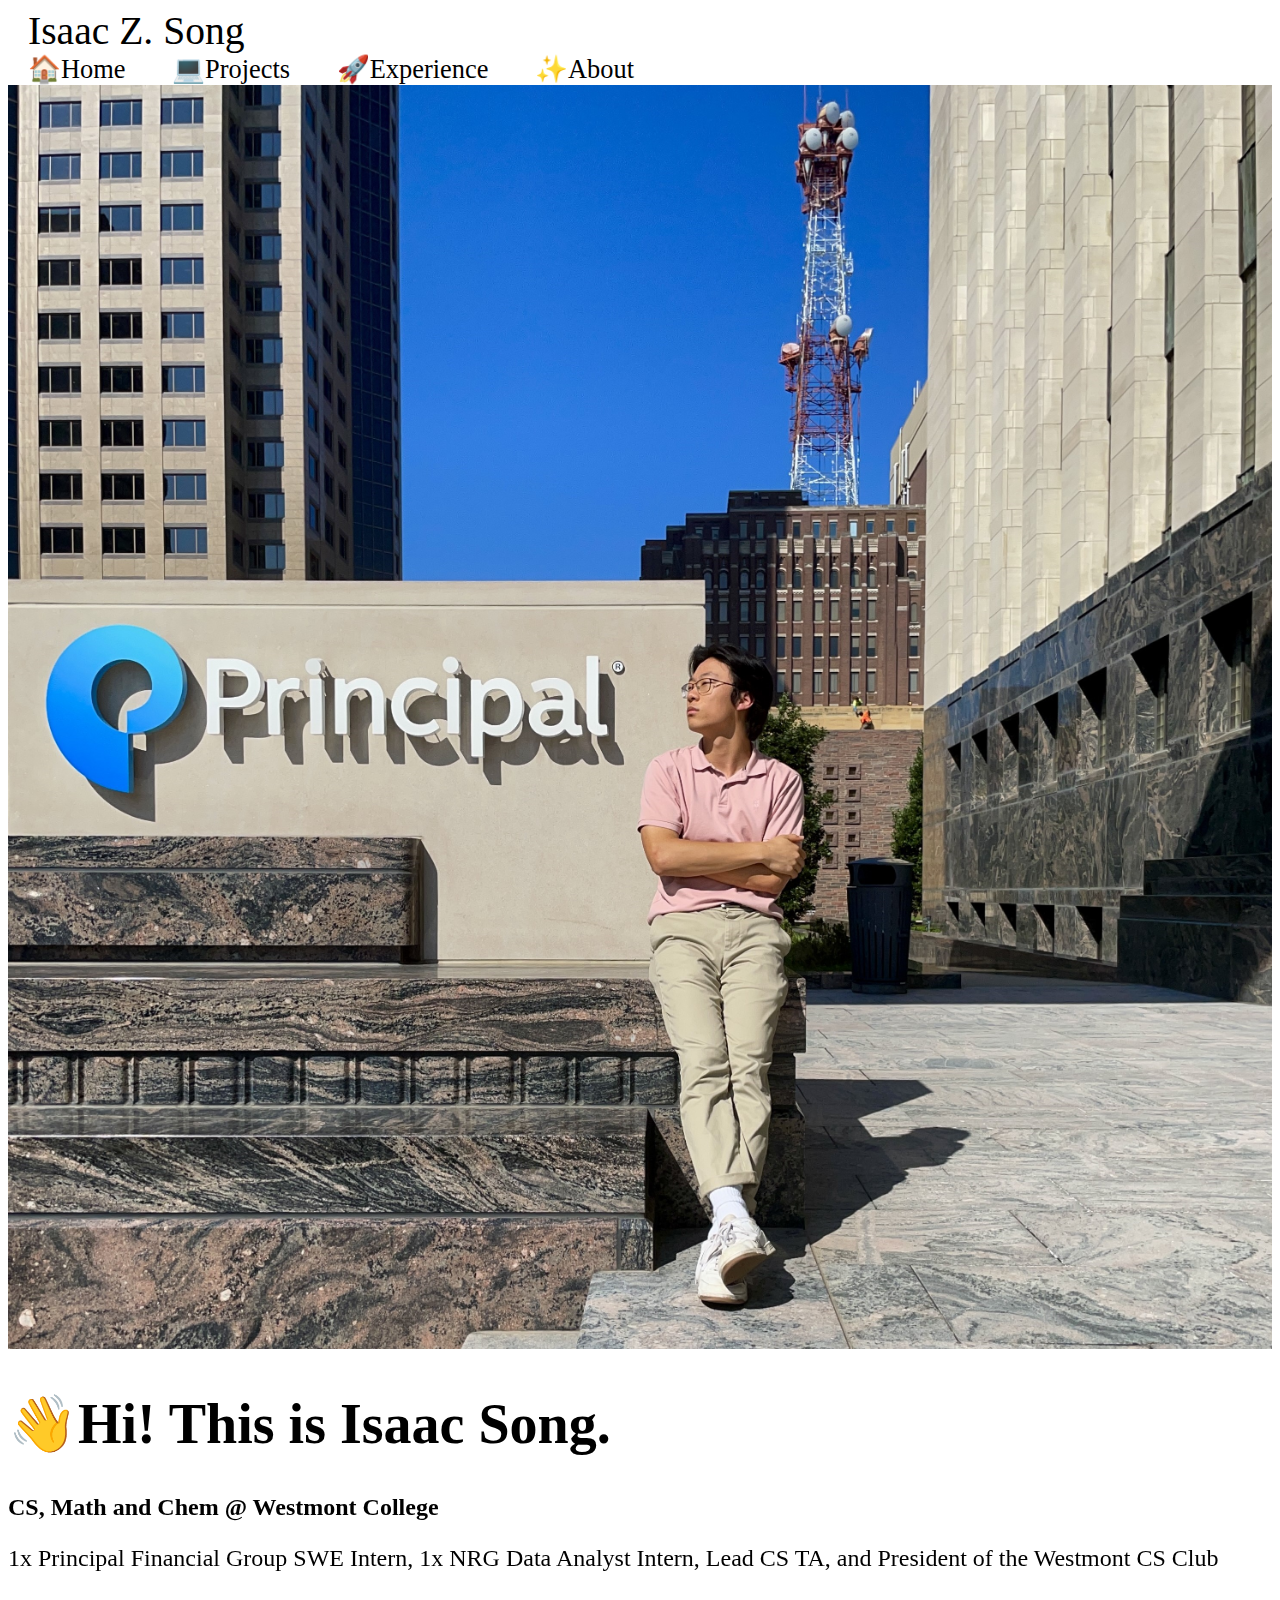
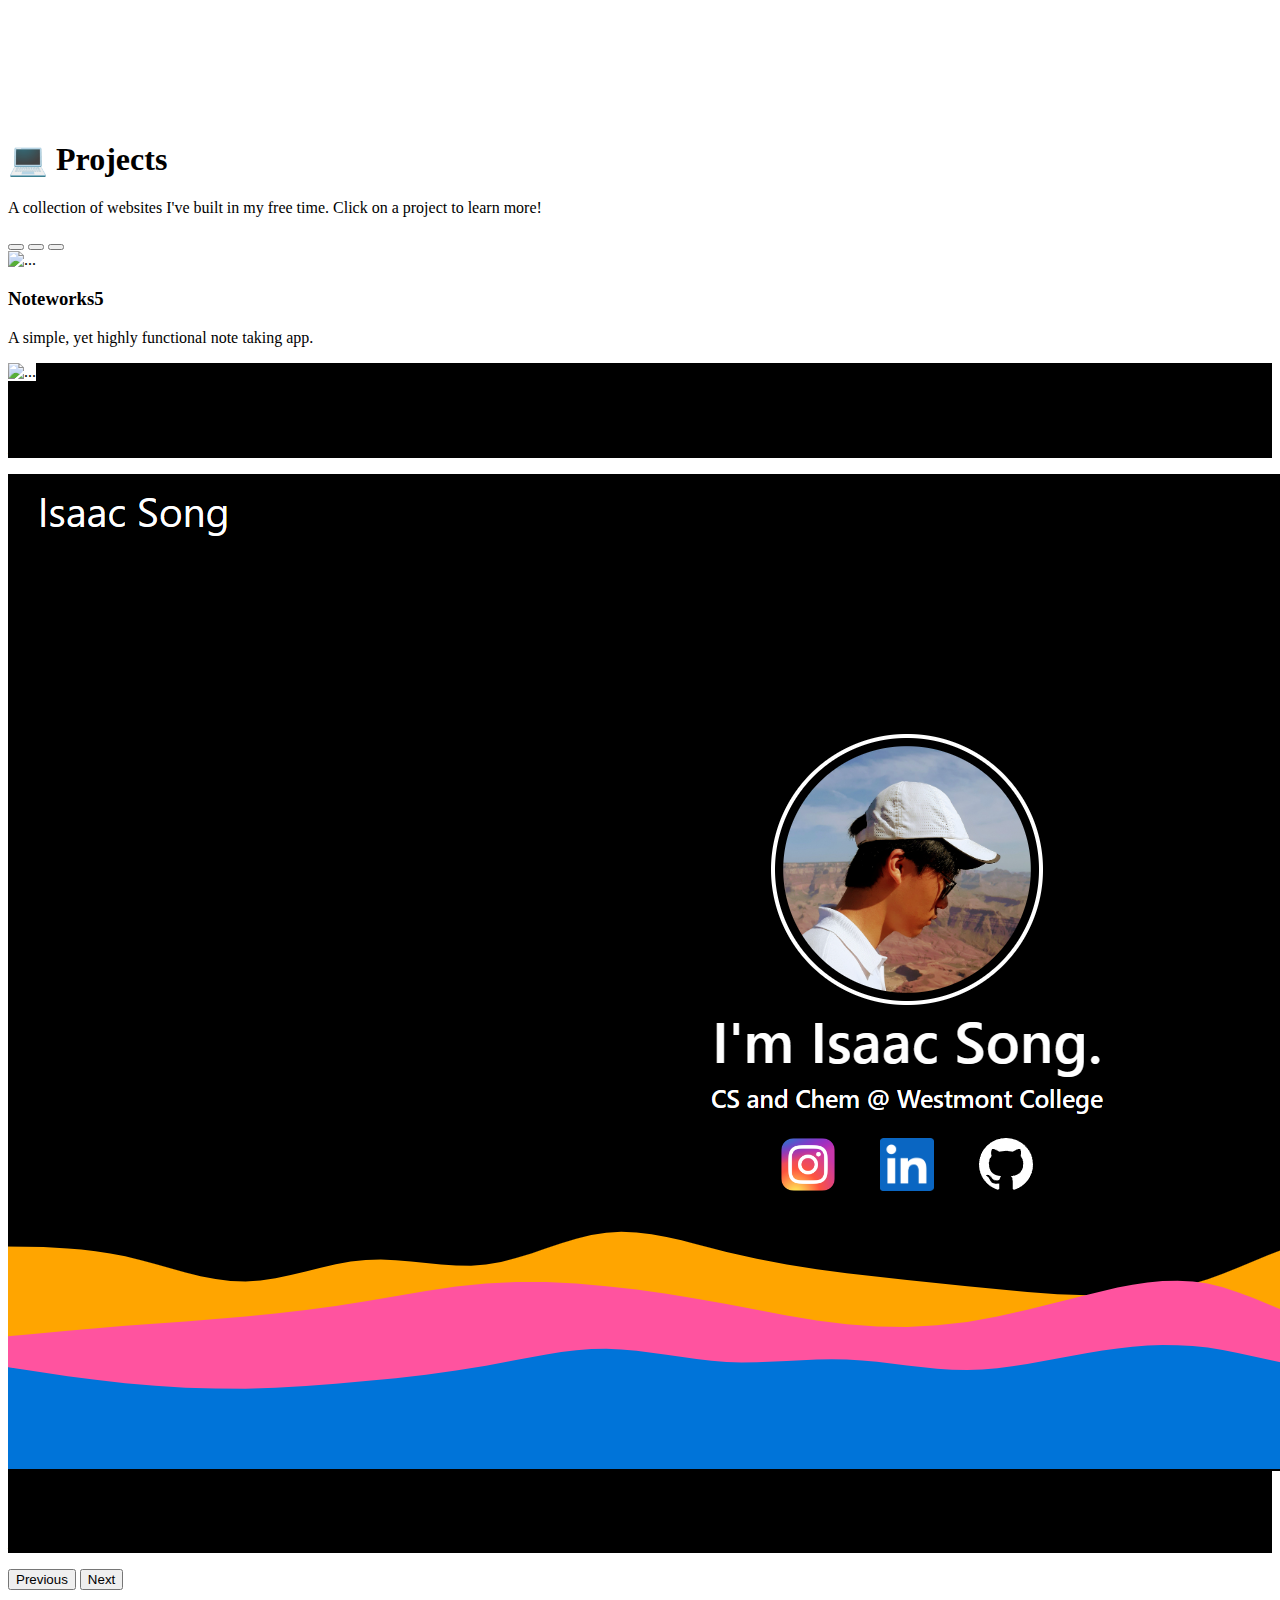
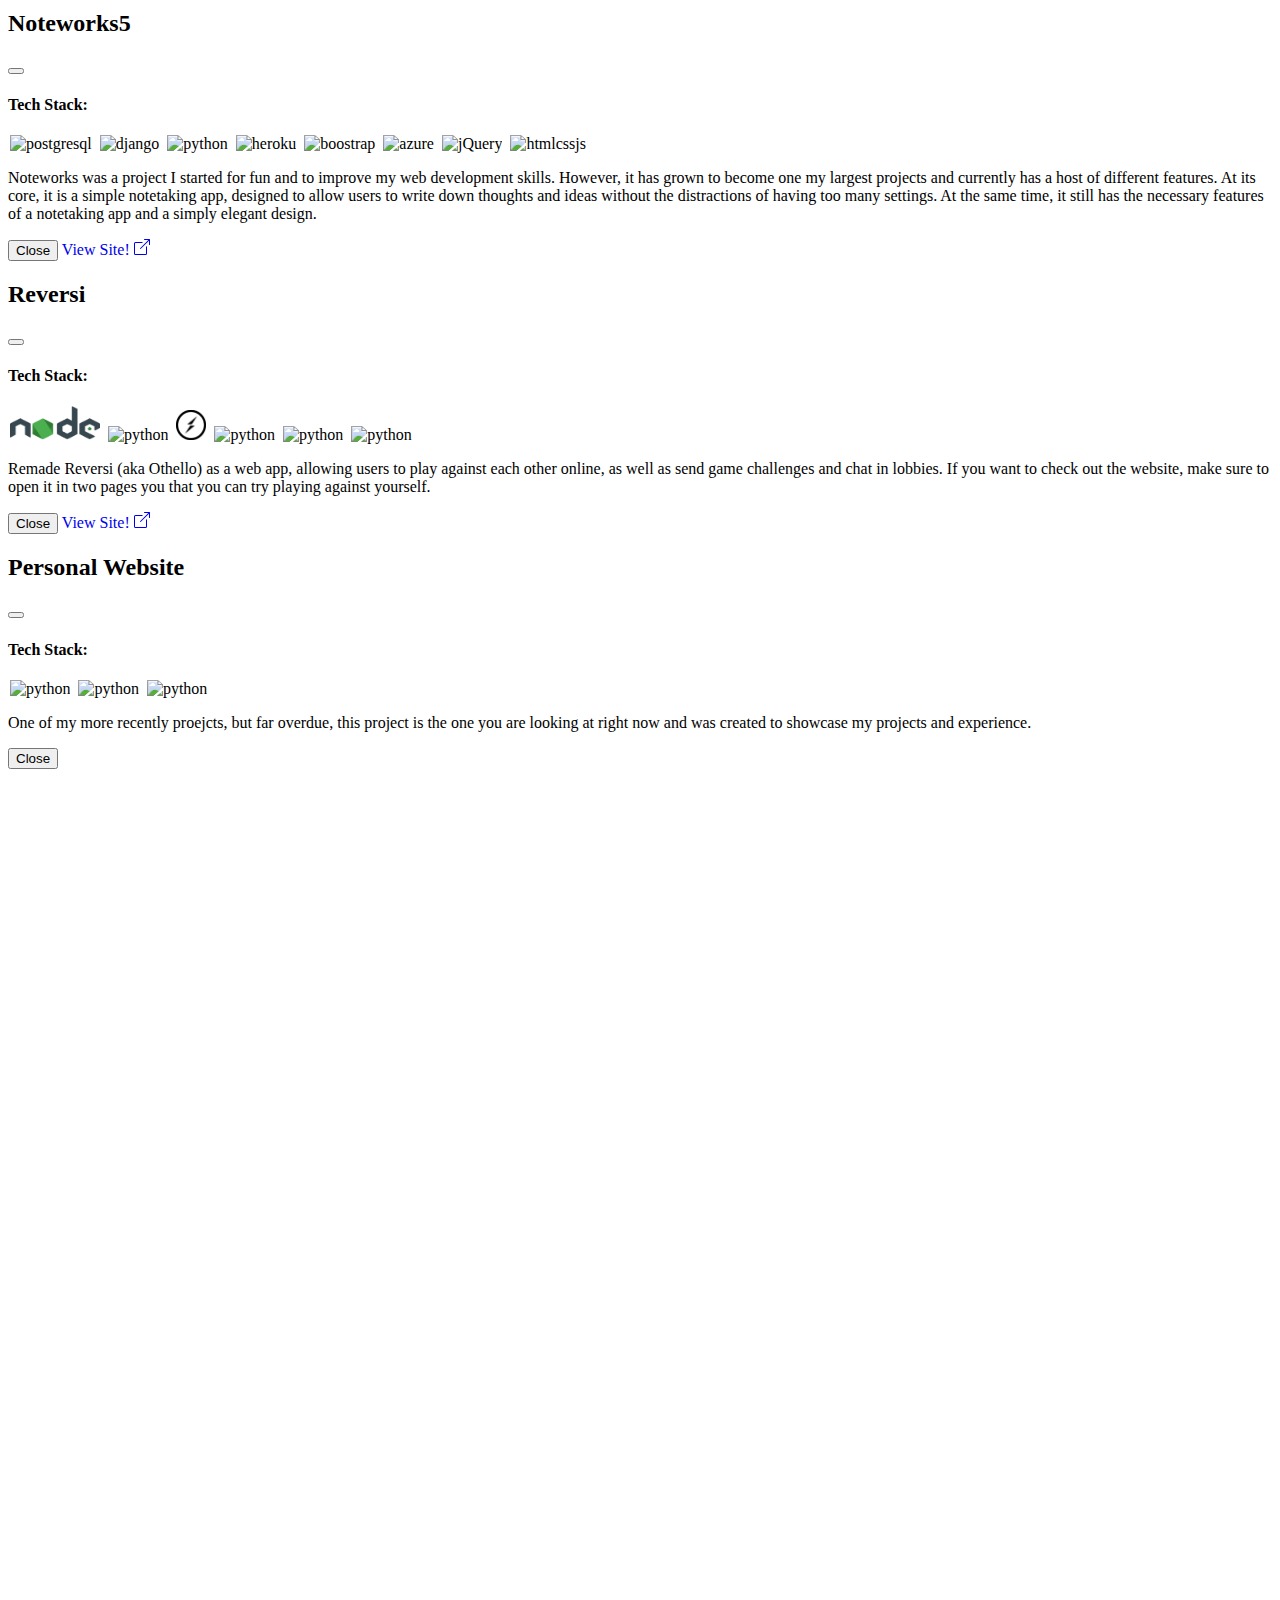
==== commit 8416f5c4: "image scaleing fix" ====
--- a/index.html
+++ b/index.html
@@ -33,16 +33,16 @@
 
 
   <a id="home"></a>
-  <div class="container-fluid vh-100 align-items-center d-flex justify-content-center ">
-    <div class="row hidden justify-content-center" style="width: 100%">
-      <div class="col-md-5">
-        <img class="rounded-5" src="Principal_Photo.jpg" height="100%" width="100%" id="profilePic">
-      </div>
-
-      <div class="col-md-5 text-center align-items-center d-flex flex-column justify-content-center">
+  <div class="container-fluid vh-100 align-items-center d-flex justify-content-center">
+    <div class="justify-content-center row hidden align-items-center d-flex" style="width: 100%">
+      <div class="col-lg-5">
+        <img class="rounded-5" src="Principal_Photo.jpg" height="100%" width="100%">
+      </div>
+
+      <div class="col-lg-5  text-center align-items-center d-flex flex-column justify-content-center">
         <div id="me">
           <h1 id="name">&#128075Hi! This is Isaac Song.</h1>
-          <p id="description">CS, Math and Chem @ Westmont College</p>
+          <h3 id="description">CS, Math and Chem @ Westmont College</h3>
           <p id="description">1x Principal Financial Group SWE Intern, 1x NRG Data Analyst Intern, Lead CS TA, and
             President of the Westmont CS Club</p>
         </div>
@@ -73,7 +73,7 @@
   <div class="row">
     <div class="col-12 text-center" title="">
       <h1>&#128187; Projects</h1>
-      <p class="fs-5">Below are a list of projects that I have worked on over the past few months. Click on a
+      <p class="fs-5">A collection of websites I've built in my free time. Click on a
         project to learn more!</p>
     </div>
   </div>
@@ -90,21 +90,21 @@
         </div>
         <div class="carousel-inner">
           <div class="carousel-item active" id="noteworks">
-            <img src="NotesNew.png" class="d-block w-100 rounded-5" alt="...">
+            <img src="NotesNew.png" class="d-block w-100" alt="...">
             <div class="carousel-caption d-none d-md-block">
               <h3>Noteworks5</h3>
               <p>A simple, yet highly functional note taking app.</p>
             </div>
           </div>
           <div class="carousel-item" id="reversi">
-            <img src="reversi.png" class="d-block w-100 rounded-5" alt="...">
-            <div class="carousel-caption d-none d-md-block" style="color:white">
+            <img src="largeblurrReversi.png" class="d-block w-100 " style = "background-color: white;" alt="...">
+            <div class="carousel-caption d-none d-md-block">
               <h3>Othello</h3>
               <p>A modern take on a classic game.</p>
             </div>
           </div>
           <div class="carousel-item" id="personal">
-            <img src="personal.png" class="d-block w-100 rounded-5" alt="...">
+            <img src="personal.png" class="d-block w-100"  style = "background-color: white;" alt="...">
             <div class="carousel-caption d-none d-md-block">
               <h3>Isaaczsong.me</h3>
               <p>A glimpse of who I am. </p>
@@ -148,8 +148,6 @@
             <img class="techIcon" src="icons/azure.png" alt="azure">
             <img class="techIcon" src="icons/jQuery.png" alt="jQuery">
             <img class="techIcon" src="icons/htmlcssjs.png" alt="htmlcssjs" style="width: 90px; height:34px;">
-
-
           </div>
           <p>Noteworks was a project I started for fun and to improve my web development skills. However, it has grown
             to become one my largest projects and currently has a host of different features. At its core, it is a
@@ -159,8 +157,13 @@
         </div>
         <div class="modal-footer">
           <button type="button" class="btn btn-secondary" data-bs-dismiss="modal">Close</button>
-          <a target="_blank" class="btn btn-primary" href="https://noteworks5.herokuapp.com/">View Site!</a>
-
+          <a target="_blank" class="btn btn-primary" href="https://noteworks5.herokuapp.com/">
+            View Site!
+            <svg xmlns="http://www.w3.org/2000/svg" width="16" height="16" fill="currentColor" class="bi bi-box-arrow-up-right" viewBox="0 0 16 16">
+              <path fill-rule="evenodd" d="M8.636 3.5a.5.5 0 0 0-.5-.5H1.5A1.5 1.5 0 0 0 0 4.5v10A1.5 1.5 0 0 0 1.5 16h10a1.5 1.5 0 0 0 1.5-1.5V7.864a.5.5 0 0 0-1 0V14.5a.5.5 0 0 1-.5.5h-10a.5.5 0 0 1-.5-.5v-10a.5.5 0 0 1 .5-.5h6.636a.5.5 0 0 0 .5-.5"/>
+              <path fill-rule="evenodd" d="M16 .5a.5.5 0 0 0-.5-.5h-5a.5.5 0 0 0 0 1h3.793L6.146 9.146a.5.5 0 1 0 .708.708L15 1.707V5.5a.5.5 0 0 0 1 0z"/>
+            </svg>
+          </a>
         </div>
       </div>
     </div>
@@ -195,8 +198,13 @@
         </div>
         <div class="modal-footer">
           <button type="button" class="btn btn-secondary" data-bs-dismiss="modal">Close</button>
-          <a target="_blank" class="btn btn-primary" href="https://reversi-isaacsong.herokuapp.com/">View Site!</a>
-
+          <a target="_blank" class="btn btn-primary" href="https://reversi-isaacsong.herokuapp.com/">
+            View Site!
+            <svg xmlns="http://www.w3.org/2000/svg" width="16" height="16" fill="currentColor" class="bi bi-box-arrow-up-right" viewBox="0 0 16 16">
+              <path fill-rule="evenodd" d="M8.636 3.5a.5.5 0 0 0-.5-.5H1.5A1.5 1.5 0 0 0 0 4.5v10A1.5 1.5 0 0 0 1.5 16h10a1.5 1.5 0 0 0 1.5-1.5V7.864a.5.5 0 0 0-1 0V14.5a.5.5 0 0 1-.5.5h-10a.5.5 0 0 1-.5-.5v-10a.5.5 0 0 1 .5-.5h6.636a.5.5 0 0 0 .5-.5"/>
+              <path fill-rule="evenodd" d="M16 .5a.5.5 0 0 0-.5-.5h-5a.5.5 0 0 0 0 1h3.793L6.146 9.146a.5.5 0 1 0 .708.708L15 1.707V5.5a.5.5 0 0 0 1 0z"/>
+            </svg>
+          </a>
         </div>
       </div>
     </div>
@@ -221,7 +229,7 @@
             <img class="techIcon" src="icons/htmlcssjs.png" alt="python" style="width: 90px; height:34px;">
           </div>
           <p>One of my more recently proejcts, but far overdue, this project is the one you are looking at right now and
-            was created to showcase my projects and research.</p>
+            was created to showcase my projects and experience.</p>
         </div>
         <div class="modal-footer">
           <button type="button" class="btn btn-secondary" data-bs-dismiss="modal">Close</button>
@@ -237,20 +245,20 @@
   <div style="margin-bottom: 40px;"></div>
   <div class="container-fluid min-vh-100 d-flex justify-content-center align-items">
     <div class="justify-content-center row hidden align-items-center d-flex" id="research">
-      <div class="col-sm-6 p-3">
+      <div class="col-lg-6 p-3">
         <h1 class="py-5">&#128640Experience</h1>
         <div class="accordion" id="accordionExample">
           <div class="accordion-item">
             <h2 class="accordion-header">
-              <button class="accordion-button" type="button" data-bs-toggle="collapse" data-bs-target="#collapseOne"
-                aria-expanded="true" aria-controls="collapseOne">
+              <button class="accordion-button collapsed" type="button" data-bs-toggle="collapse" data-bs-target="#collapseOne"
+                aria-expanded="false" aria-controls="collapseOne">
                 <h4>
                   <img src="Principal_Logo.png" alt="Principal Logo" height="30px" width="25px">
                   Principal Financial Group (NASDAQ: PFG) SWE Intern
                 </h4>
               </button>
             </h2>
-            <div id="collapseOne" class="accordion-collapse collapse show" data-bs-parent="#accordionExample">
+            <div id="collapseOne" class="accordion-collapse collapse" data-bs-parent="#accordionExample">
               <div class="accordion-body">
                 <p>May 2024 - Present</p>
                 <p>
@@ -320,7 +328,7 @@
             </h2>
             <div id="collapseThree" class="accordion-collapse collapse" data-bs-parent="#accordionExample">
               <div class="accordion-body">
-                <p>Sep 2022 - present</p>
+                <p>Sep 2022 - Present</p>
                 <p>
                   Led weekly study sessions for Discrete Math and Introduction to Computer Science, proctored tests, and
                   graded exams for over 60 students per semester.
@@ -329,7 +337,7 @@
                   Developed automated Python grading scripts and rigorous test cases used to grade over 70% of CS-10
                   assignments and increased grading efficiency by 5-fold.
                 </p>
-                <p>Also TAed for Discrete Math, Organic Chemsitry Lab and Intro to Chemistry</p>
+                <p>I'm also a TA for Discrete Math, Organic Chemsitry Lab and Intro to Chemistry</p>
               </div>
             </div>
           </div>
@@ -357,7 +365,7 @@
         </div>
       </div>
 
-      <div class="col-sm-4 pt-5 ps-3">
+      <div class="col-lg-4 pt-5 ps-3">
         <img class="rounded-5" src="working.JPG" alt="profile" height="100%" width="100%">
       </div>
     </div>
@@ -366,18 +374,18 @@
   <a id="about"></a>
   <div class="container-fluid d-flex justify-content-center align-items">
     <div class="hidden row justify-content-center align-items-center d-flex min-height-65vh" id="research">
-      <div class="col-md-4 align-items-center d-flex justify-content-center">
+      <div class="col-lg-4 p-3 align-items-center d-flex justify-content-center">
         <div class="badge-base LI-profile-badge" data-locale="en_US" data-size="large" data-theme="light"
           data-type="HORIZONTAL" data-vanity="isaac-song-30b78019b" data-version="v1"></div>
       </div>
-      <div class="col-md-5">
+      <div class="col-lg-5">
         <h1>&#10024;About Me</h1>
         <p>I am a undergraduate student at Westmont College in Santa Barbara stuyding computer science and chemistry.
-          Currently, I am involved with full-stack web and software development, thin film research and TAing for
-          several classes. In my free time, I enjoy going to the beach with friends, tossing the frisbee around, and
+          Currently, I am involved with full-stack web and software development, thin film research, club leaderhip positions, and TAing for
+          several classes. In my free time, I enjoy going to the beach with friends, tossing the frisbee around, eating tasty food, and
           playing strategy board games.</p>
         <p>If you want to reach out, please email me at isong@westmont.edu. Alternatively, feel free to connect with me
-          on Linkedin (Link found at at the top).</p>
+          on Linkedin.</p>
       </div>
     </div>
   </div>
--- a/app.css
+++ b/app.css
@@ -52,12 +52,6 @@
   color: black;  
 }
 
-
-#profilePic{
-  
-  padding: 7px 7px; 
-  border:3px solid white;
-}
 
 div.webSection{
   margin: 0px 0px 0px 0px;
@@ -120,4 +114,8 @@
 .show{
   opacity: 100%;
   filter: blur(0px);
-}+}
+
+.min-height-65vh {
+  min-height: 65vh; /* 50% of the viewport height */
+}
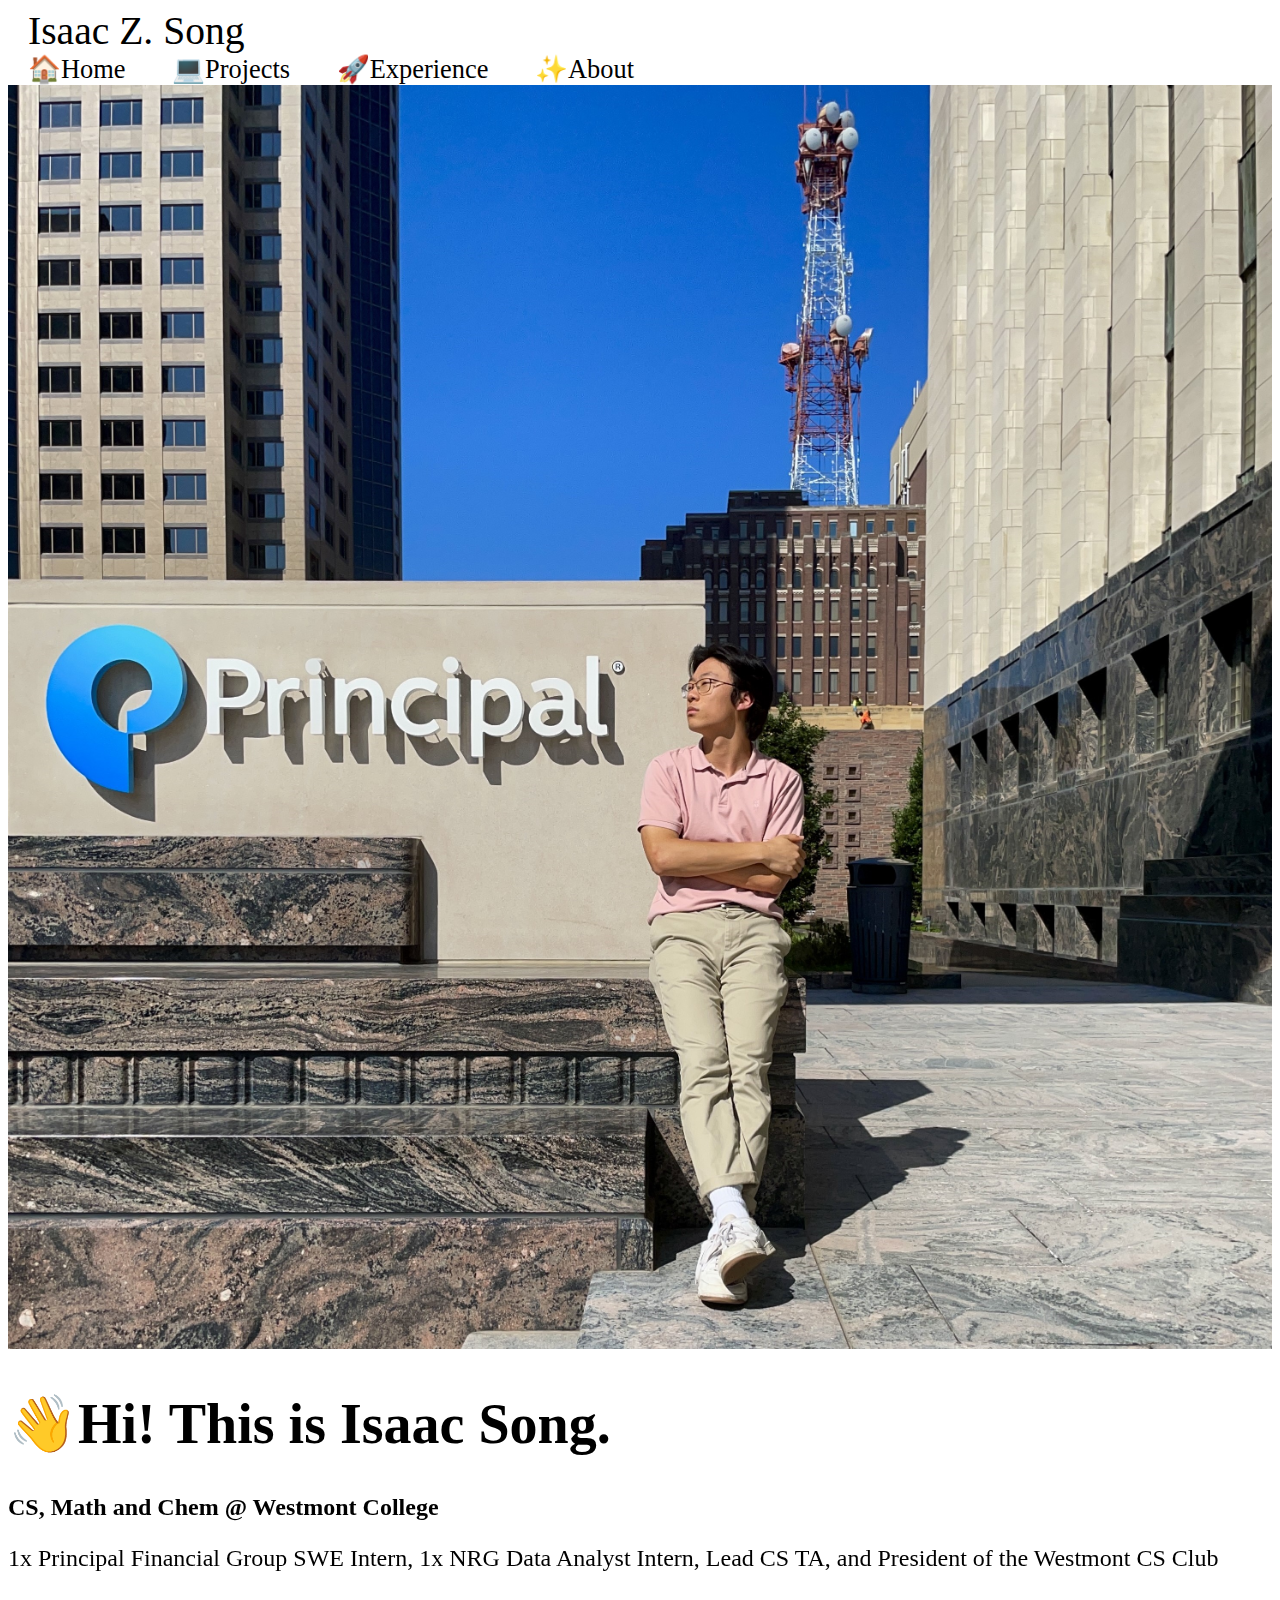
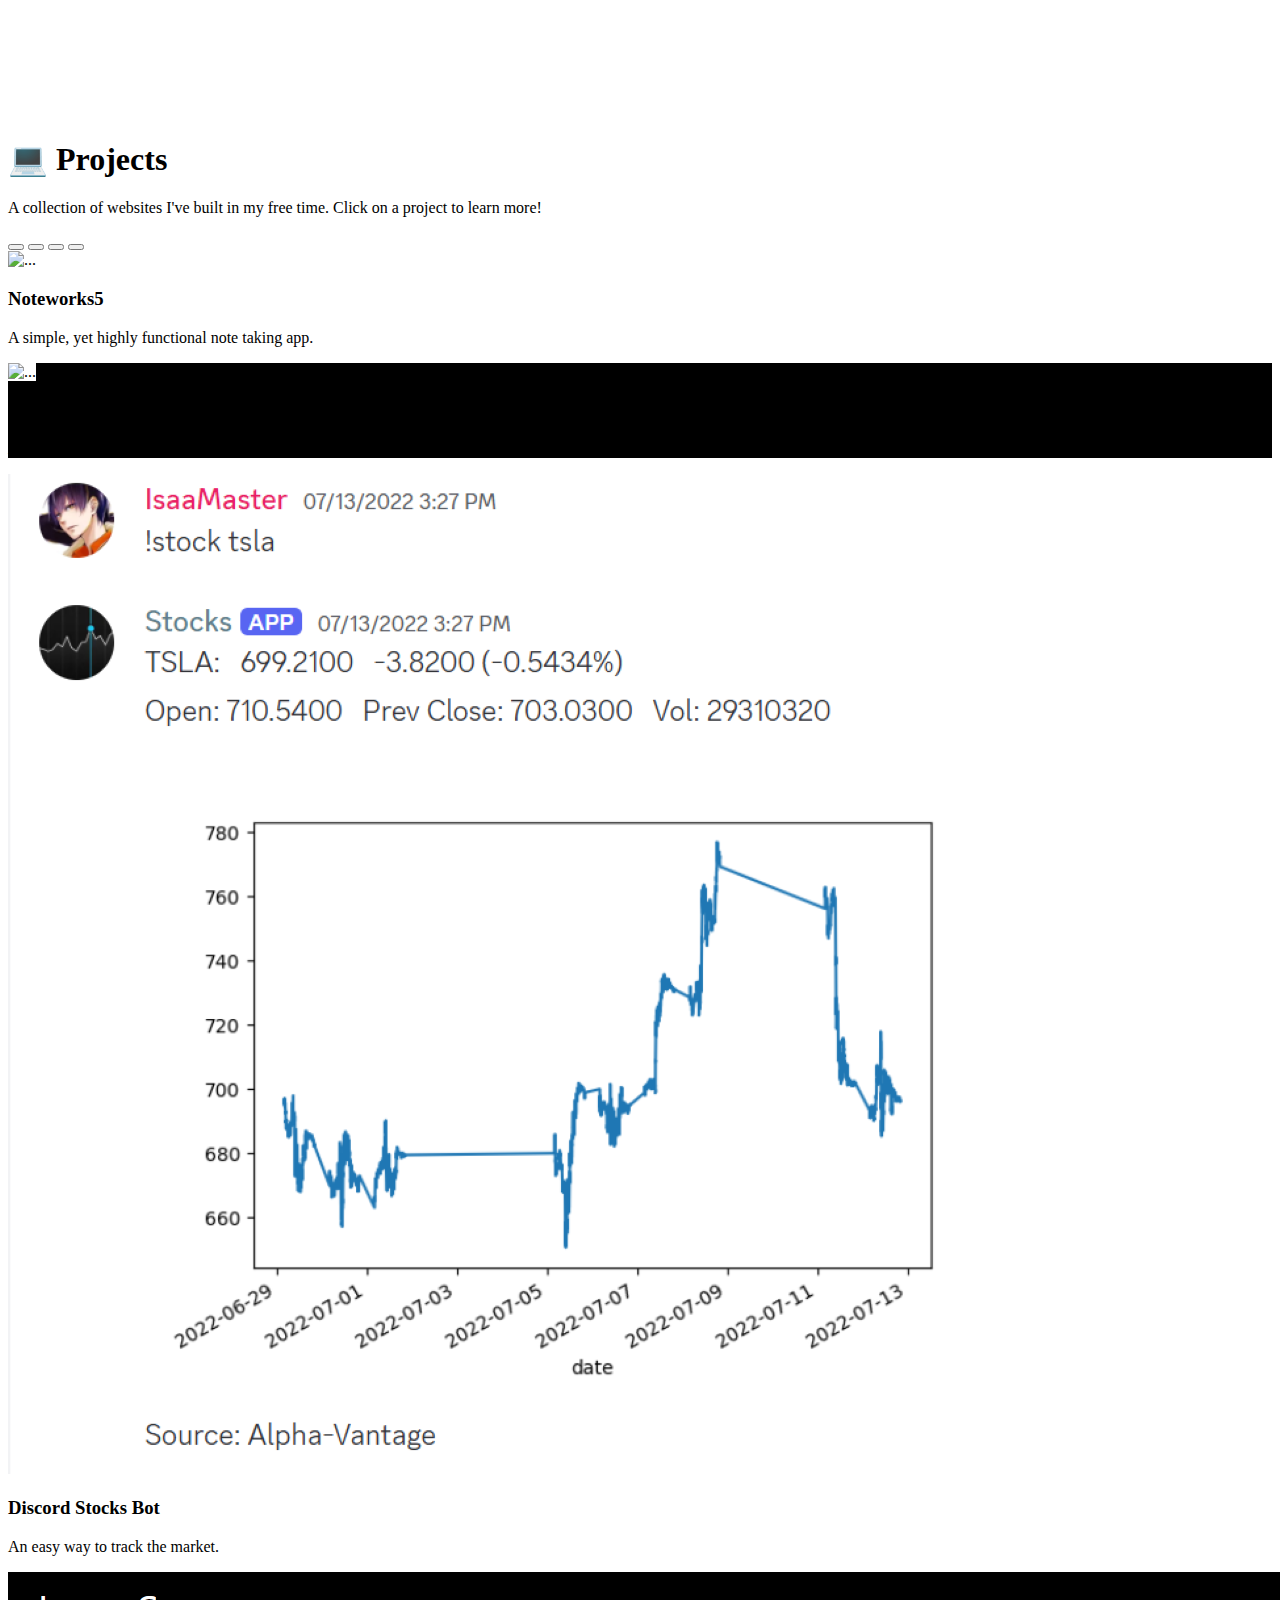
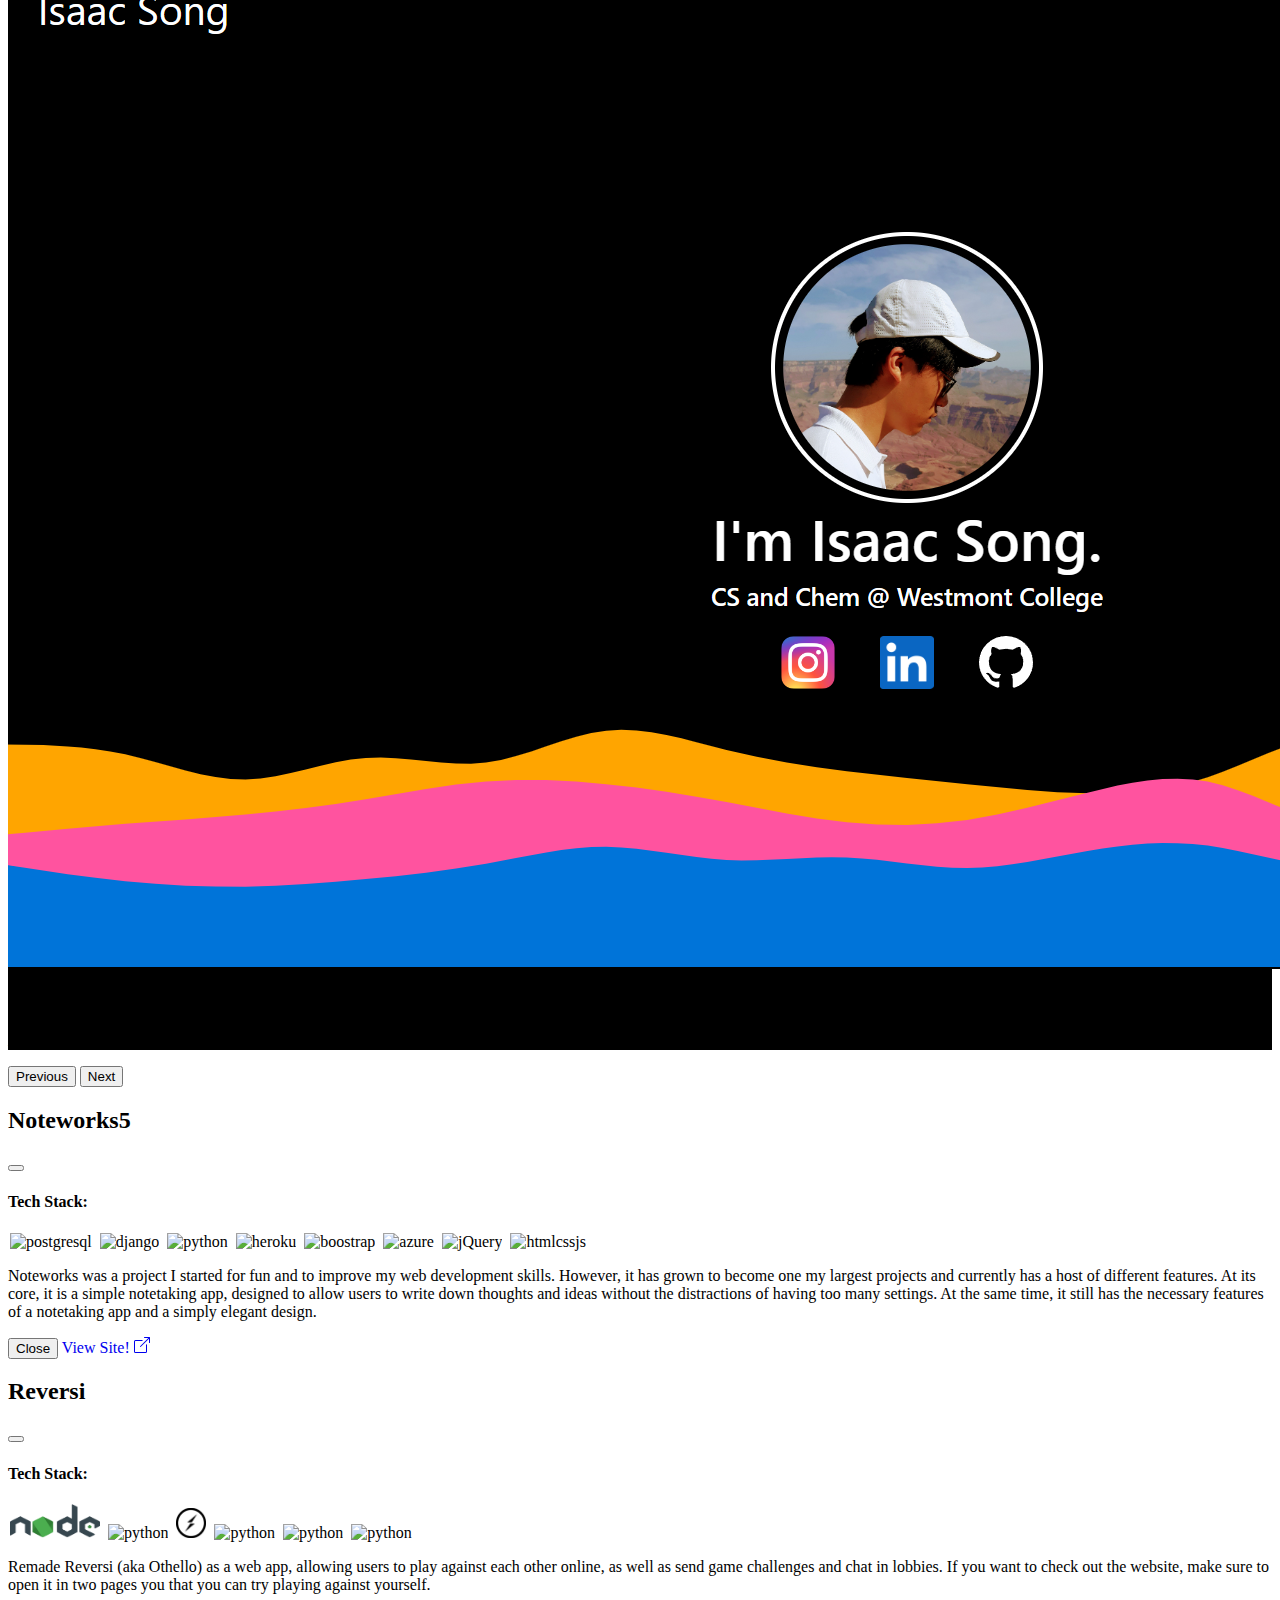
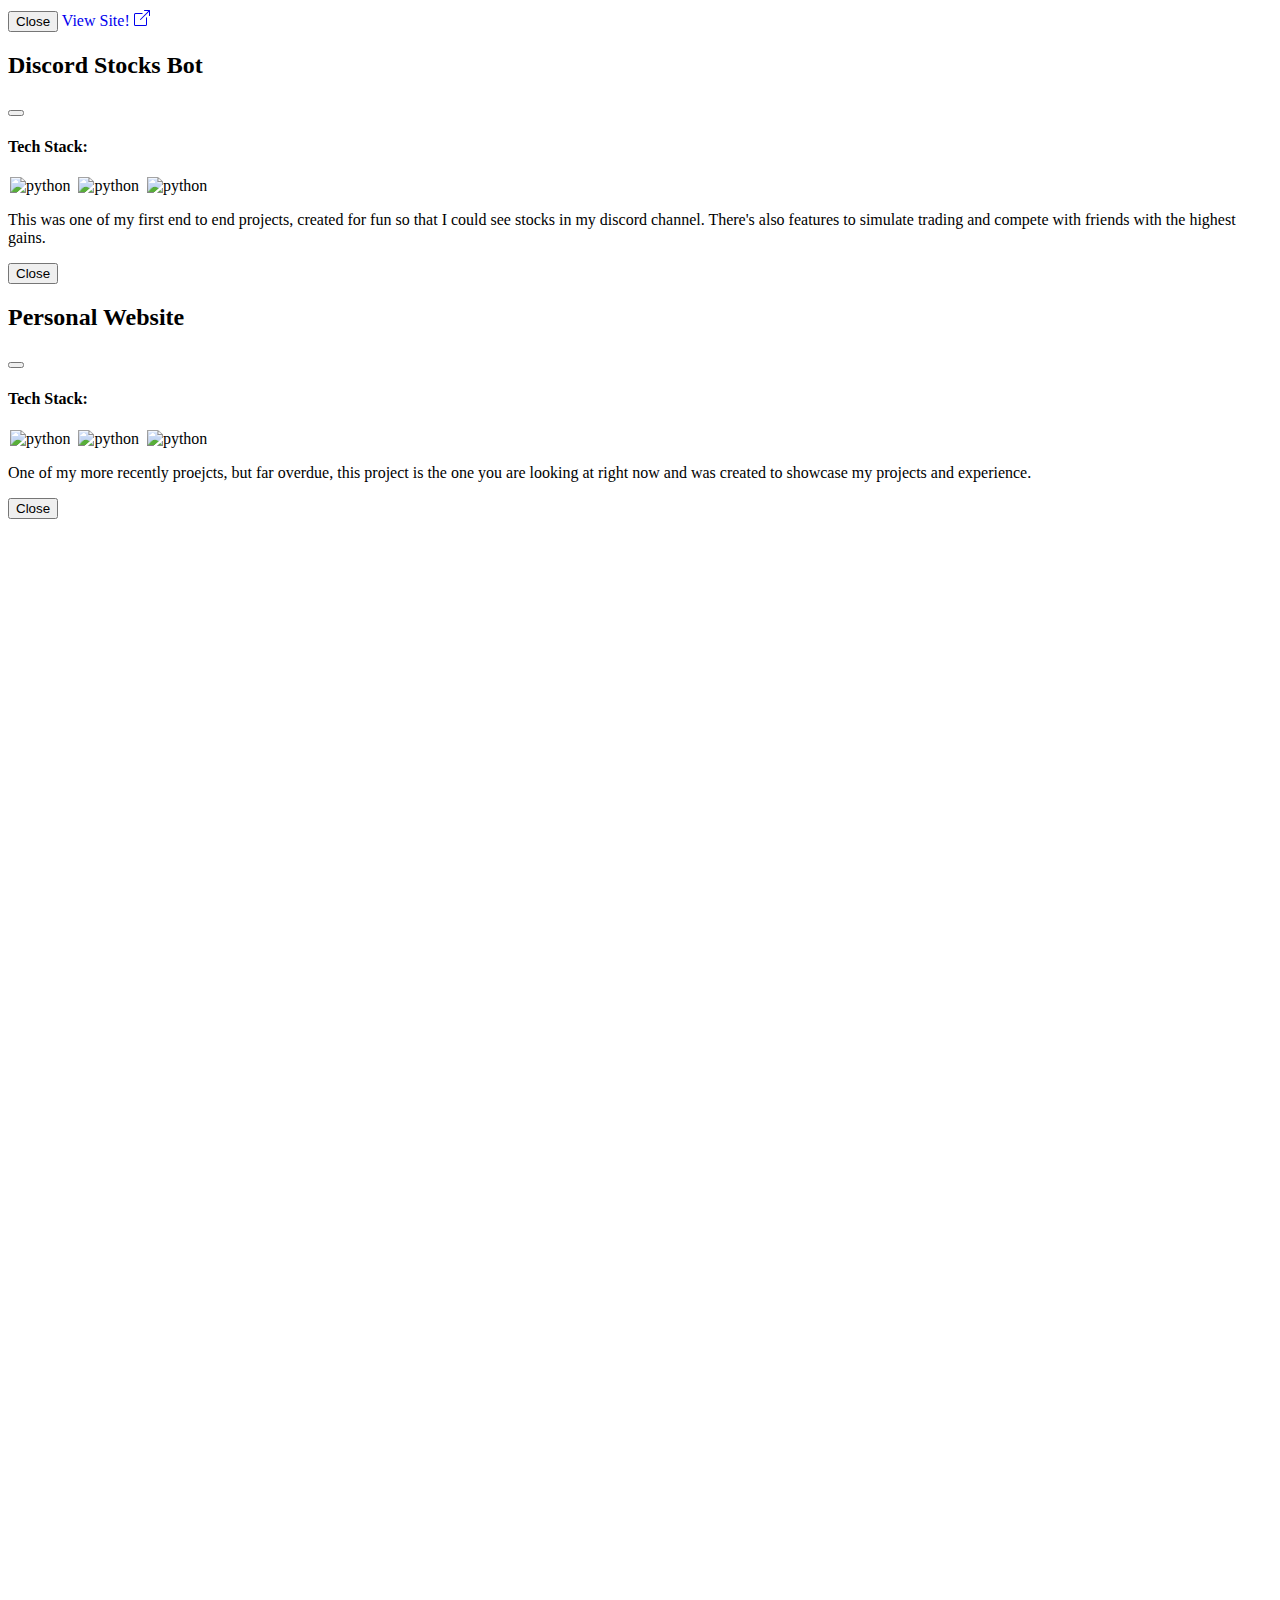
==== commit 9a6d30ba: "added Stock Bot Project" ====
--- a/index.html
+++ b/index.html
@@ -87,6 +87,8 @@
             aria-label="Slide 2"></button>
           <button type="button" data-bs-target="#carouselExampleCaptions" data-bs-slide-to="2"
             aria-label="Slide 3"></button>
+            <button type="button" data-bs-target="#carouselExampleCaptions" data-bs-slide-to="3"
+            aria-label="Slide 4"></button>
         </div>
         <div class="carousel-inner">
           <div class="carousel-item active" id="noteworks">
@@ -101,6 +103,13 @@
             <div class="carousel-caption d-none d-md-block">
               <h3>Othello</h3>
               <p>A modern take on a classic game.</p>
+            </div>
+          </div>
+          <div class="carousel-item" id = "stocksBot">
+            <img src="StocksBot.png" alt="stock bot chat" class = "d-block w-100">
+            <div class = "carousel-caption d-none d-md-block">
+              <h3>Discord Stocks Bot</h3>
+              <p>An easy way to track the market.</p>
             </div>
           </div>
           <div class="carousel-item" id="personal">
@@ -205,6 +214,33 @@
               <path fill-rule="evenodd" d="M16 .5a.5.5 0 0 0-.5-.5h-5a.5.5 0 0 0 0 1h3.793L6.146 9.146a.5.5 0 1 0 .708.708L15 1.707V5.5a.5.5 0 0 0 1 0z"/>
             </svg>
           </a>
+        </div>
+      </div>
+    </div>
+  </div>
+
+
+  <!--Stocks Bot Modal-->
+  <div class="modal fade" id="stocksBotModal" tabindex="-1" aria-labelledby="stocksBotModal" aria-hidden="true">
+    <div class="modal-dialog modal-dialog-centered modal-dialog-scrollable">
+      <div class="modal-content">
+        <div class="modal-header">
+          <h2 class="modal-title" id="exampleModalLabel">
+            Discord Stocks Bot
+          </h2>
+          <button type="button" class="btn-close" data-bs-dismiss="modal" aria-label="Close"></button>
+        </div>
+        <div class="modal-body">
+          <div class="text-center" style="margin-bottom: 10px;">
+            <h4>Tech Stack:</h4>
+            <img class="techIcon" src="icons/bootstrap.png" alt="python">
+            <img class="techIcon" src="icons/jQuery.png" alt="python">
+            <img class="techIcon" src="icons/htmlcssjs.png" alt="python" style="width: 90px; height:34px;">
+          </div>
+          <p>This was one of my first end to end projects, created for fun so that I could see stocks in my discord channel. There's also features to simulate trading and compete with friends with the highest gains. </p>
+        </div>
+        <div class="modal-footer">
+          <button type="button" class="btn btn-secondary" data-bs-dismiss="modal">Close</button>
         </div>
       </div>
     </div>
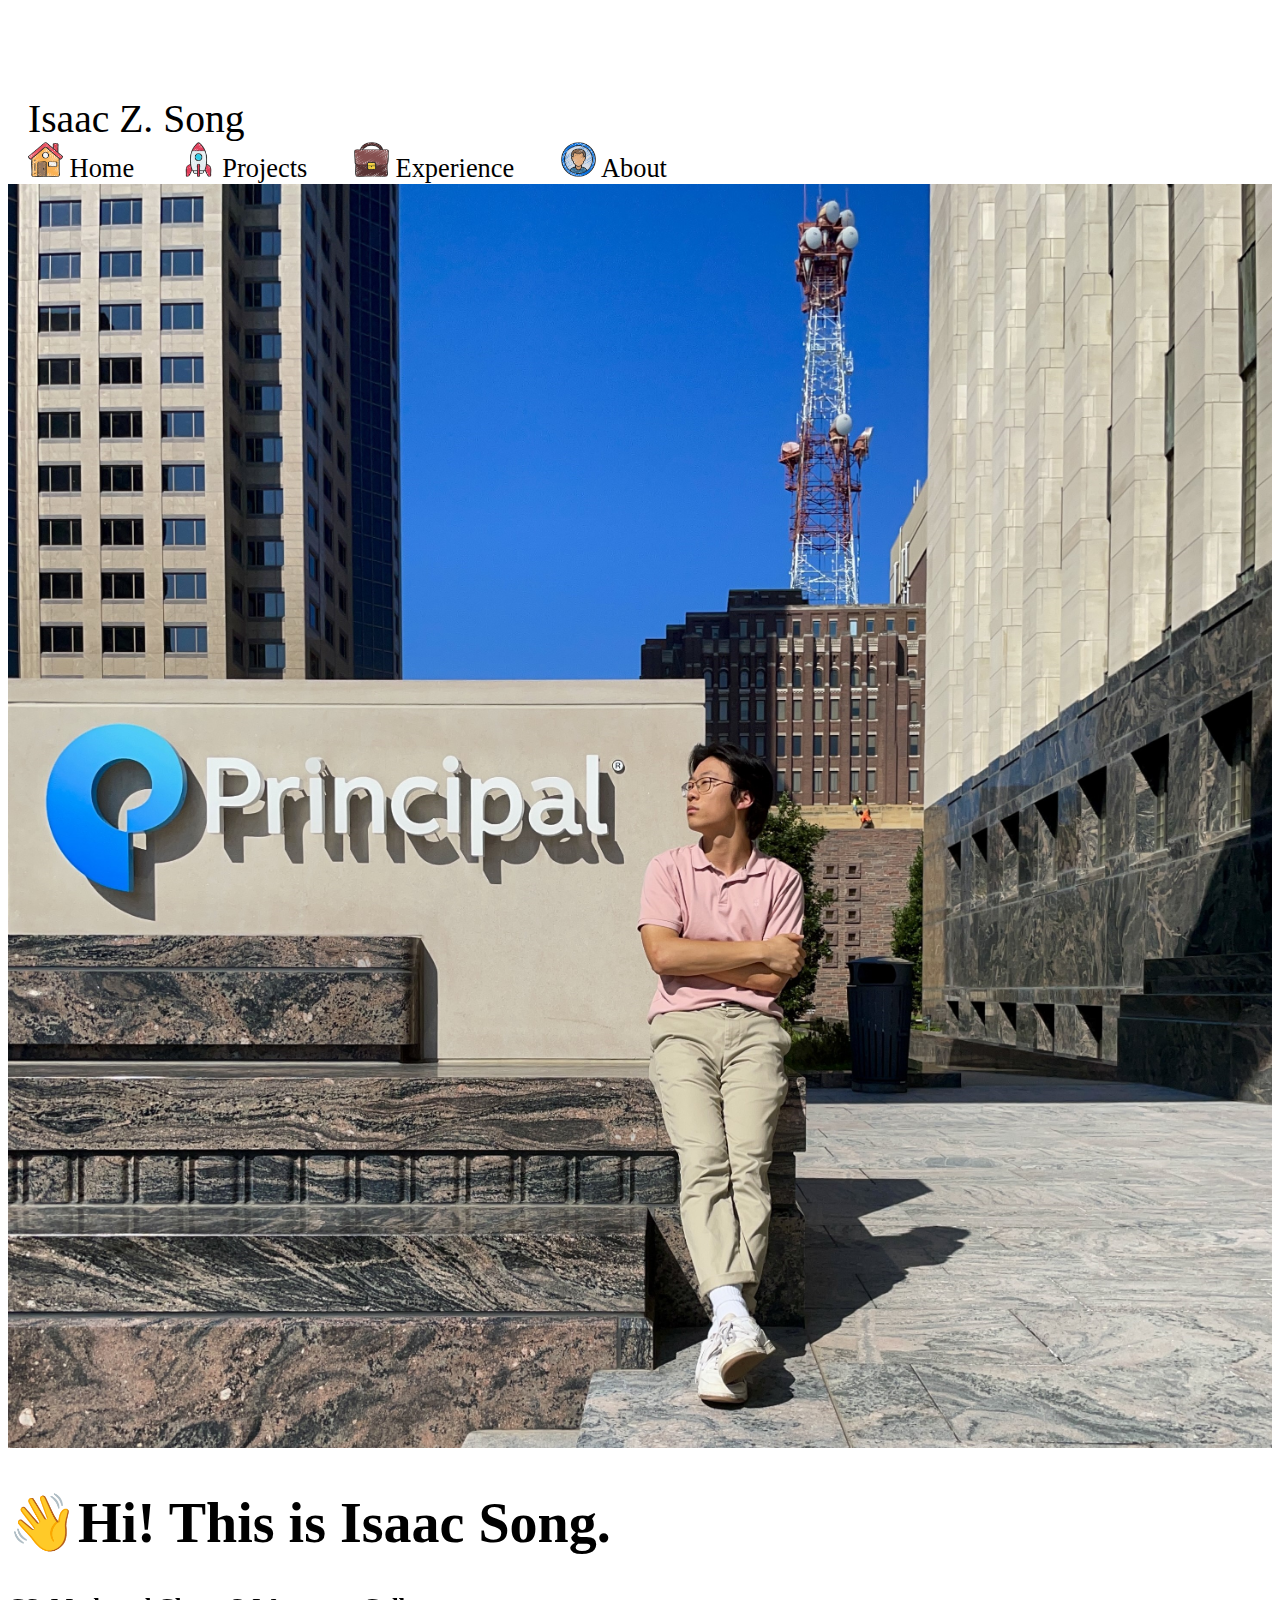
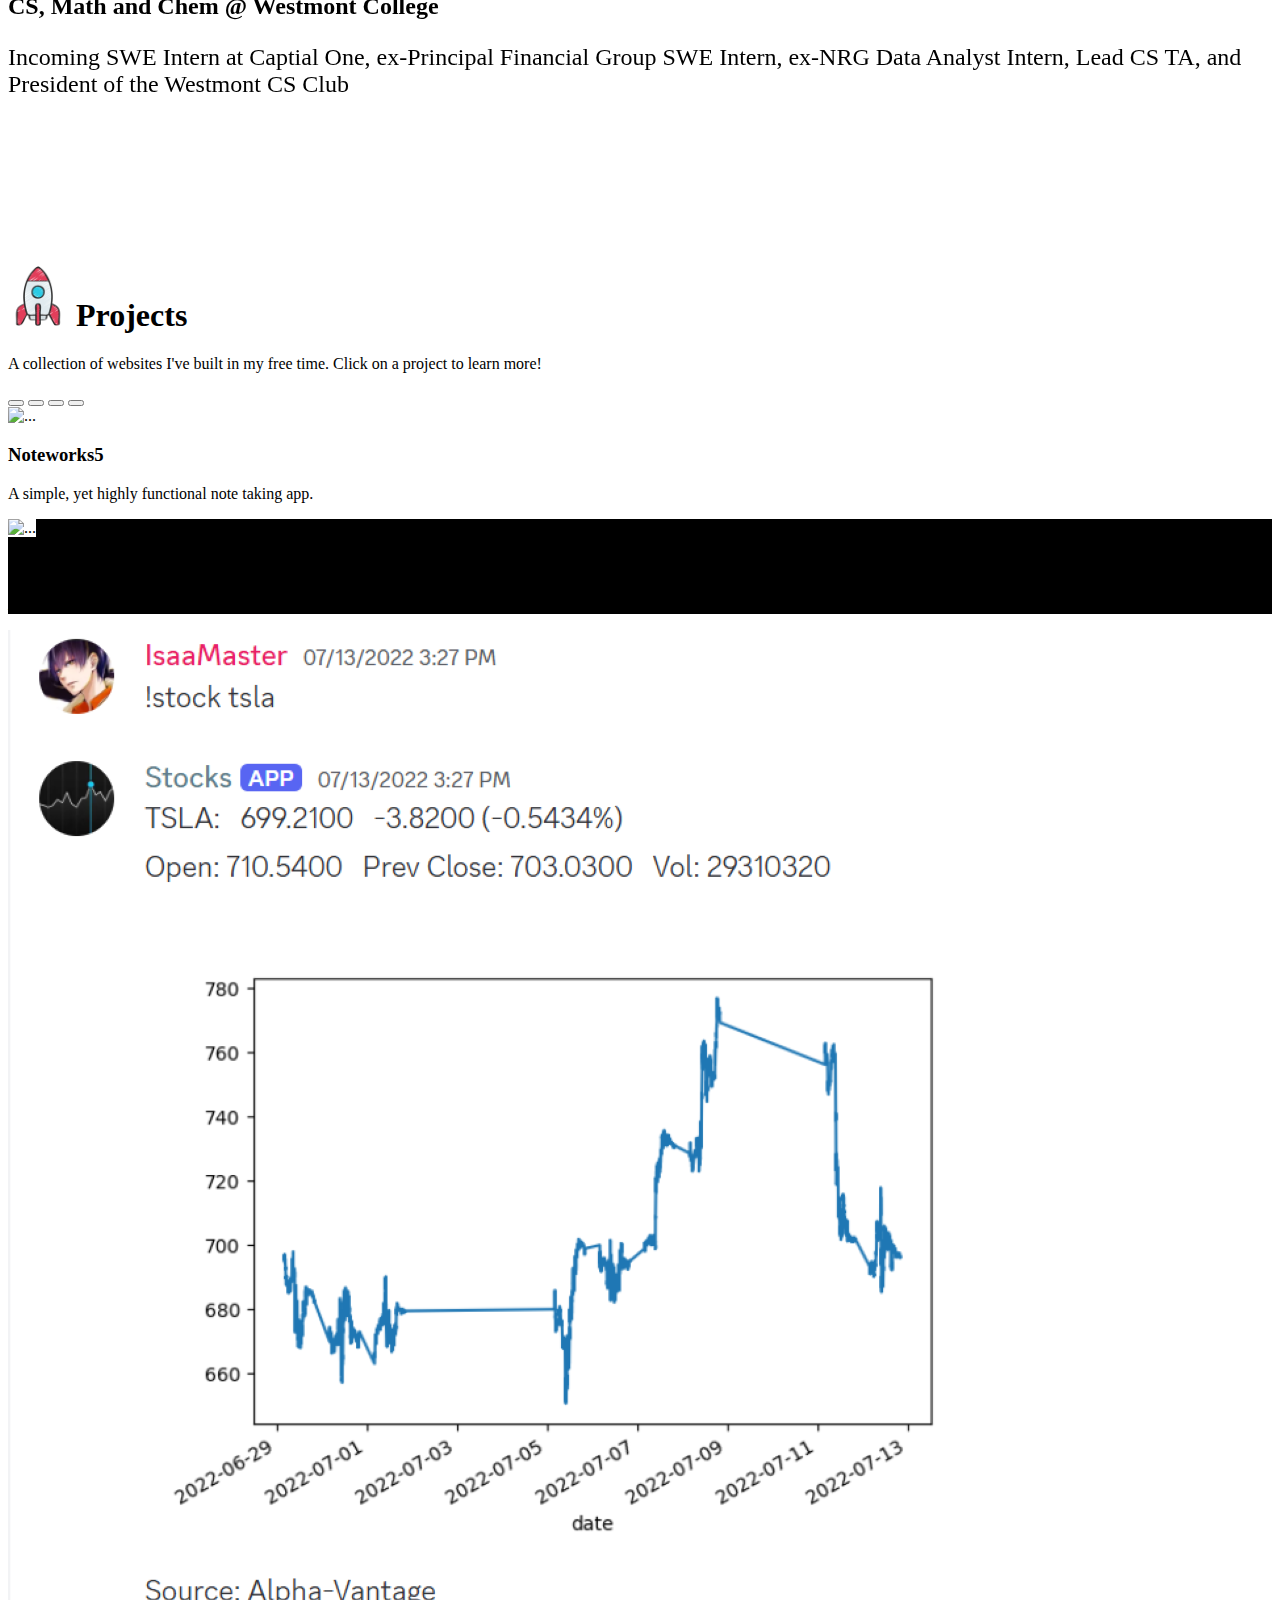
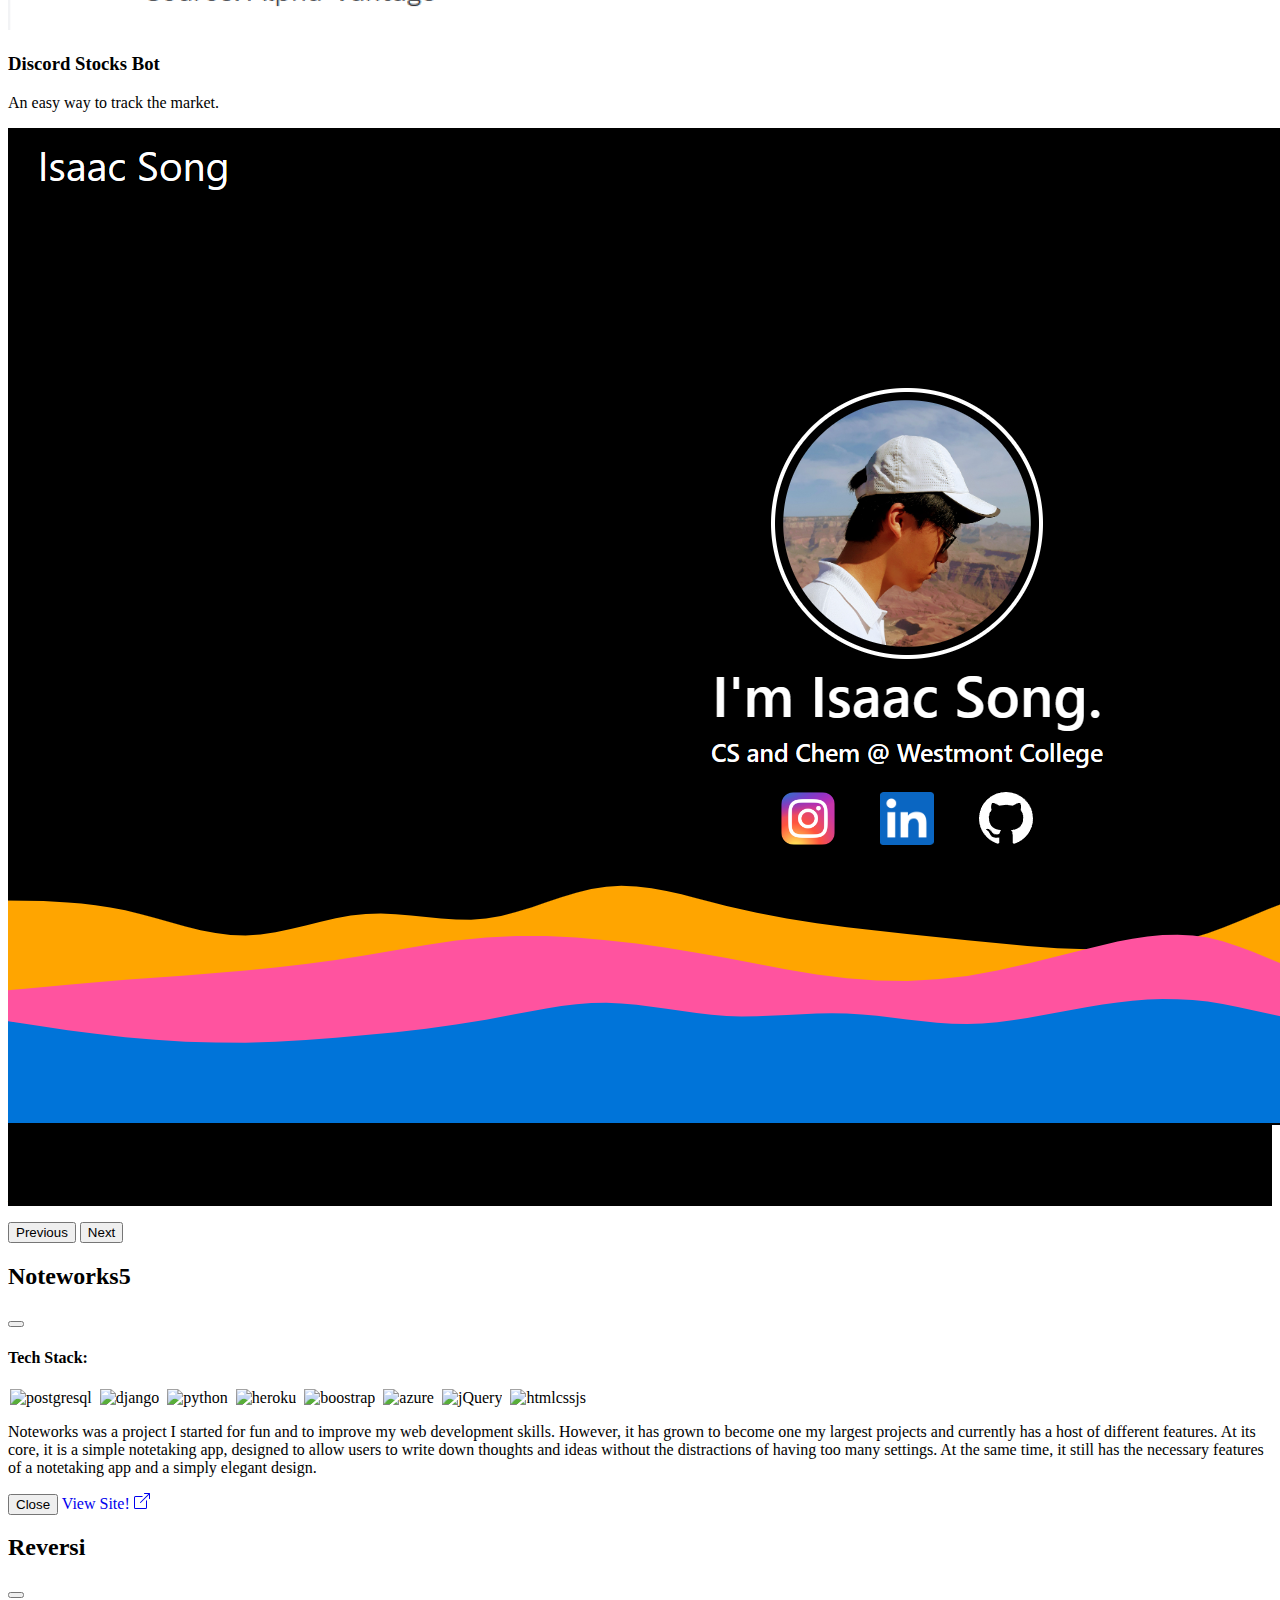
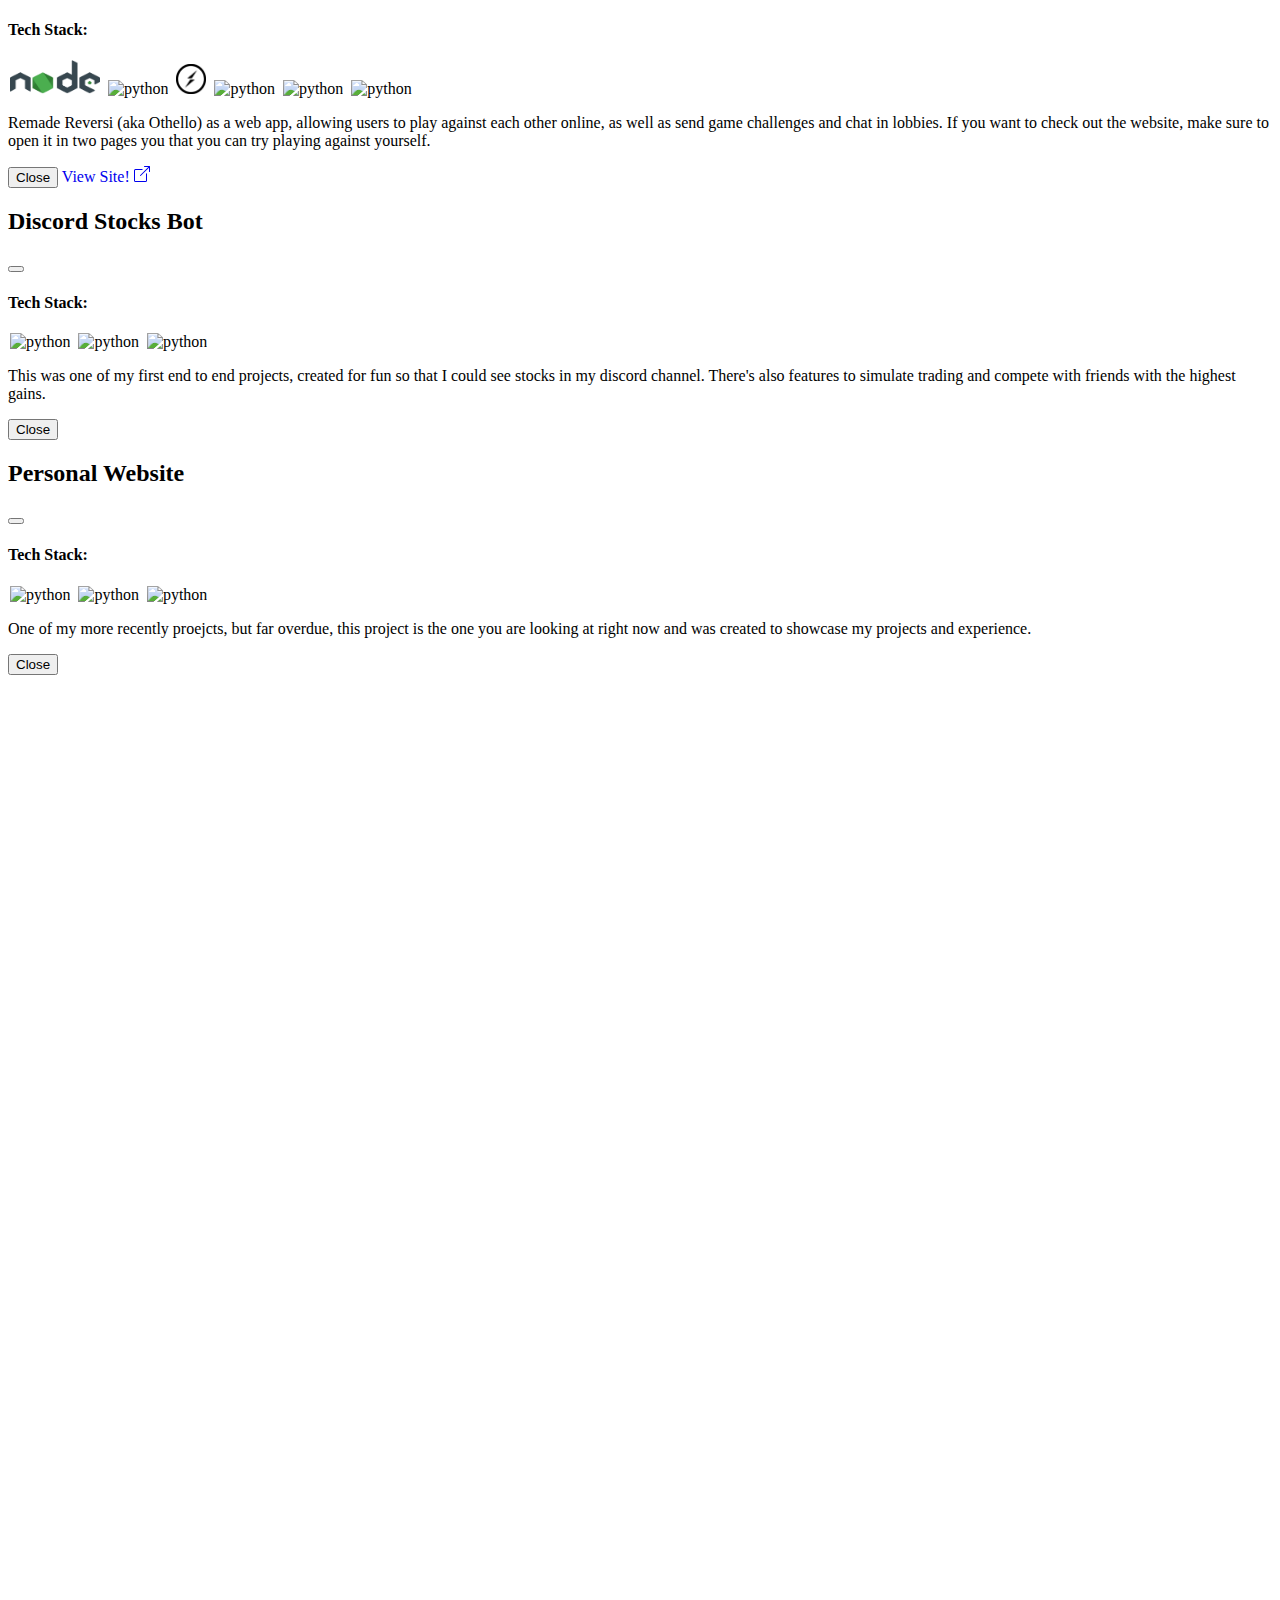
==== commit 462945a4: "More UI updates" ====
--- a/index.html
+++ b/index.html
@@ -9,32 +9,30 @@
     integrity="sha384-9ndCyUaIbzAi2FUVXJi0CjmCapSmO7SnpJef0486qhLnuZ2cdeRhO02iuK6FUUVM" crossorigin="anonymous">
   <title>Isaac Song</title>
   <link rel="icon" href="profile.jpg" type="image/x-icon">
-  <!-- CSS -->
-  <link rel="preconnect" href="https://fonts.googleapis.com">
-  <link rel="preconnect" href="https://fonts.gstatic.com" crossorigin>
-  <link href="https://fonts.googleapis.com/css2?family=Nanum+Gothic&display=swap" rel="stylesheet">
+
+  
   <link defer rel="stylesheet" href="app.css" />
 </head>
 
 <body>
-  <nav class="navbar navbar fixed-top navbar-expand-lg bg-light" id="customNav">
+  <nav class="navbar fixed-top navbar-expand-lg bg-light" id="customNav">
     <div class="container-fluid">
       <a class="navbar-brand" style="font-size:150%;" href="index.html">Isaac Z. Song</a>
       <div class="collapse navbar-collapse">
         <div class="navbar-nav ms-auto mb-2 mb-lg-0">
-          <a class="nav-link" target="_self" href="#home">🏠Home</a>
-          <a class="nav-link" target="_self" href="#projects">&#128187Projects</a>
-          <a class="nav-link" target="_self" href="#experience">&#128640Experience</a>
-          <a href="#about" class="nav-link" target="_self">&#10024About</a>
-        </div>
+          <a class="nav-link" target="_self" href="#home"><img class = "mb-3" src="home.png" height="35px" width="35x"> Home</a>
+          <a class="nav-link" target="_self" href="#projects"><img class = "mb-2" src="startup.png" height="35px" width="35x"> Projects</a>
+          <a class="nav-link" target="_self" href="#experience"><img class = "mb-3" src="briefcase.png" height="35px" width="35x"> Experience</a>
+          <a href="#about" class="nav-link" target="_self"><img class = "mb-2" src="user.png" height="35px" width="35x"> About</a>
+        </div> 
       </div>
     </div>
   </nav>
 
 
   <a id="home"></a>
-  <div class="container-fluid vh-100 align-items-center d-flex justify-content-center">
-    <div class="justify-content-center row hidden align-items-center d-flex" style="width: 100%">
+  <div class="container-fluid align-items-center d-flex justify-content-center">
+    <div class="justify-content-center row hidden align-items-center py-5" style="width: 100%">
       <div class="col-lg-5">
         <img class="rounded-5" src="Principal_Photo.jpg" height="100%" width="100%">
       </div>
@@ -43,7 +41,7 @@
         <div id="me">
           <h1 id="name">&#128075Hi! This is Isaac Song.</h1>
           <h3 id="description">CS, Math and Chem @ Westmont College</h3>
-          <p id="description">1x Principal Financial Group SWE Intern, 1x NRG Data Analyst Intern, Lead CS TA, and
+          <p id="description">Incoming SWE Intern at Captial One, ex-Principal Financial Group SWE Intern, ex-NRG Data Analyst Intern, Lead CS TA, and
             President of the Westmont CS Club</p>
         </div>
 
@@ -72,7 +70,7 @@
   <div style="margin-bottom: 80px;"></div>
   <div class="row">
     <div class="col-12 text-center" title="">
-      <h1>&#128187; Projects</h1>
+      <h1><img class = "mb-3" src="startup.png" height="60px" width="60px"> Projects</h1>
       <p class="fs-5">A collection of websites I've built in my free time. Click on a
         project to learn more!</p>
     </div>
@@ -281,9 +279,26 @@
   <div style="margin-bottom: 40px;"></div>
   <div class="container-fluid min-vh-100 d-flex justify-content-center align-items">
     <div class="justify-content-center row hidden align-items-center d-flex" id="research">
-      <div class="col-lg-6 p-3">
-        <h1 class="py-5">&#128640Experience</h1>
+      <div class="col-lg-6 py-3">
+        <h1 class="py-11s"><img class = "mb-3" src="briefcase.png" height="60px" width="60x"> Experience</h1>
         <div class="accordion" id="accordionExample">
+          <div class="accordion-item">
+            <h2 class="accordion-header">
+              <button class="accordion-button collapsed" type="button" data-bs-toggle="collapse" data-bs-target="#collapseZero"
+                aria-expanded="false" aria-controls="collapseZero">
+                <h4>
+                  <img src="Capital_One_Logo.png" alt="Principal Logo" height="30px" width="75px">
+                  Capital One SWE Intern
+                </h4>
+              </button>
+            </h2>
+            <div id="collapseZero" class="accordion-collapse collapse" data-bs-parent="#accordionExample">
+              <div class="accordion-body">
+                <p>May 2024 - Present</p>
+                <p>Incoming SWE Intern at Captial One</p>
+              </div>
+            </div>
+          </div>
           <div class="accordion-item">
             <h2 class="accordion-header">
               <button class="accordion-button collapsed" type="button" data-bs-toggle="collapse" data-bs-target="#collapseOne"
@@ -373,7 +388,6 @@
                   Developed automated Python grading scripts and rigorous test cases used to grade over 70% of CS-10
                   assignments and increased grading efficiency by 5-fold.
                 </p>
-                <p>I'm also a TA for Discrete Math, Organic Chemsitry Lab and Intro to Chemistry</p>
               </div>
             </div>
           </div>
@@ -401,7 +415,7 @@
         </div>
       </div>
 
-      <div class="col-lg-4 pt-5 ps-3">
+      <div class="col-lg-4 pt-3 ms-5">
         <img class="rounded-5" src="working.JPG" alt="profile" height="100%" width="100%">
       </div>
     </div>
@@ -414,8 +428,8 @@
         <div class="badge-base LI-profile-badge" data-locale="en_US" data-size="large" data-theme="light"
           data-type="HORIZONTAL" data-vanity="isaac-song-30b78019b" data-version="v1"></div>
       </div>
-      <div class="col-lg-5">
-        <h1>&#10024;About Me</h1>
+      <div class="col-lg-7">
+        <h1><img class = "mb-3" src="user.png" height="60px" width="60px"> About Me</h1>
         <p>I am a undergraduate student at Westmont College in Santa Barbara stuyding computer science and chemistry.
           Currently, I am involved with full-stack web and software development, thin film research, club leaderhip positions, and TAing for
           several classes. In my free time, I enjoy going to the beach with friends, tossing the frisbee around, eating tasty food, and
--- a/app.css
+++ b/app.css
@@ -70,10 +70,7 @@
   border-radius: 30px;
 }
 
-.image:hover{
-  scale: 1.01;
-  cursor: pointer;
-}
+
 
 #noteworks{
   background-color: white;
@@ -119,3 +116,7 @@
 .min-height-65vh {
   min-height: 65vh; /* 50% of the viewport height */
 }
+.carousel-inner:hover{
+  cursor: pointer;
+}
+
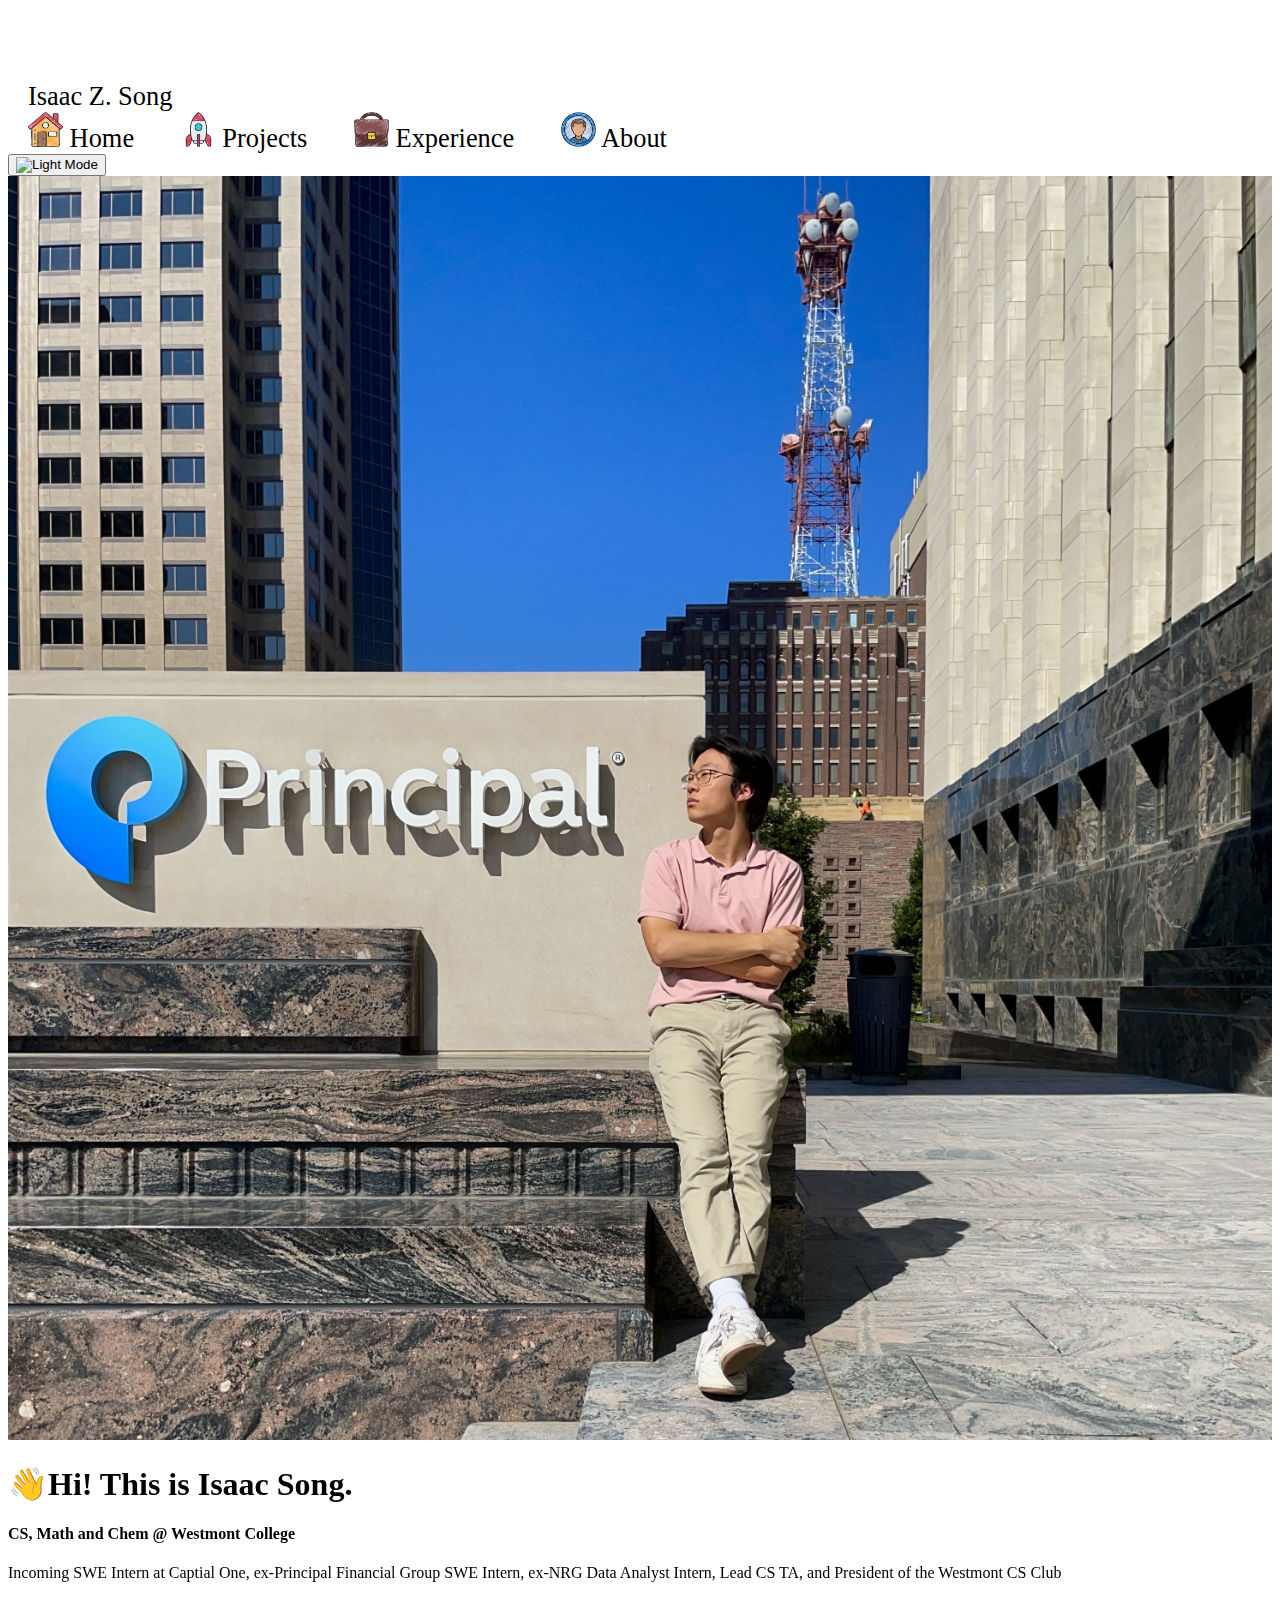
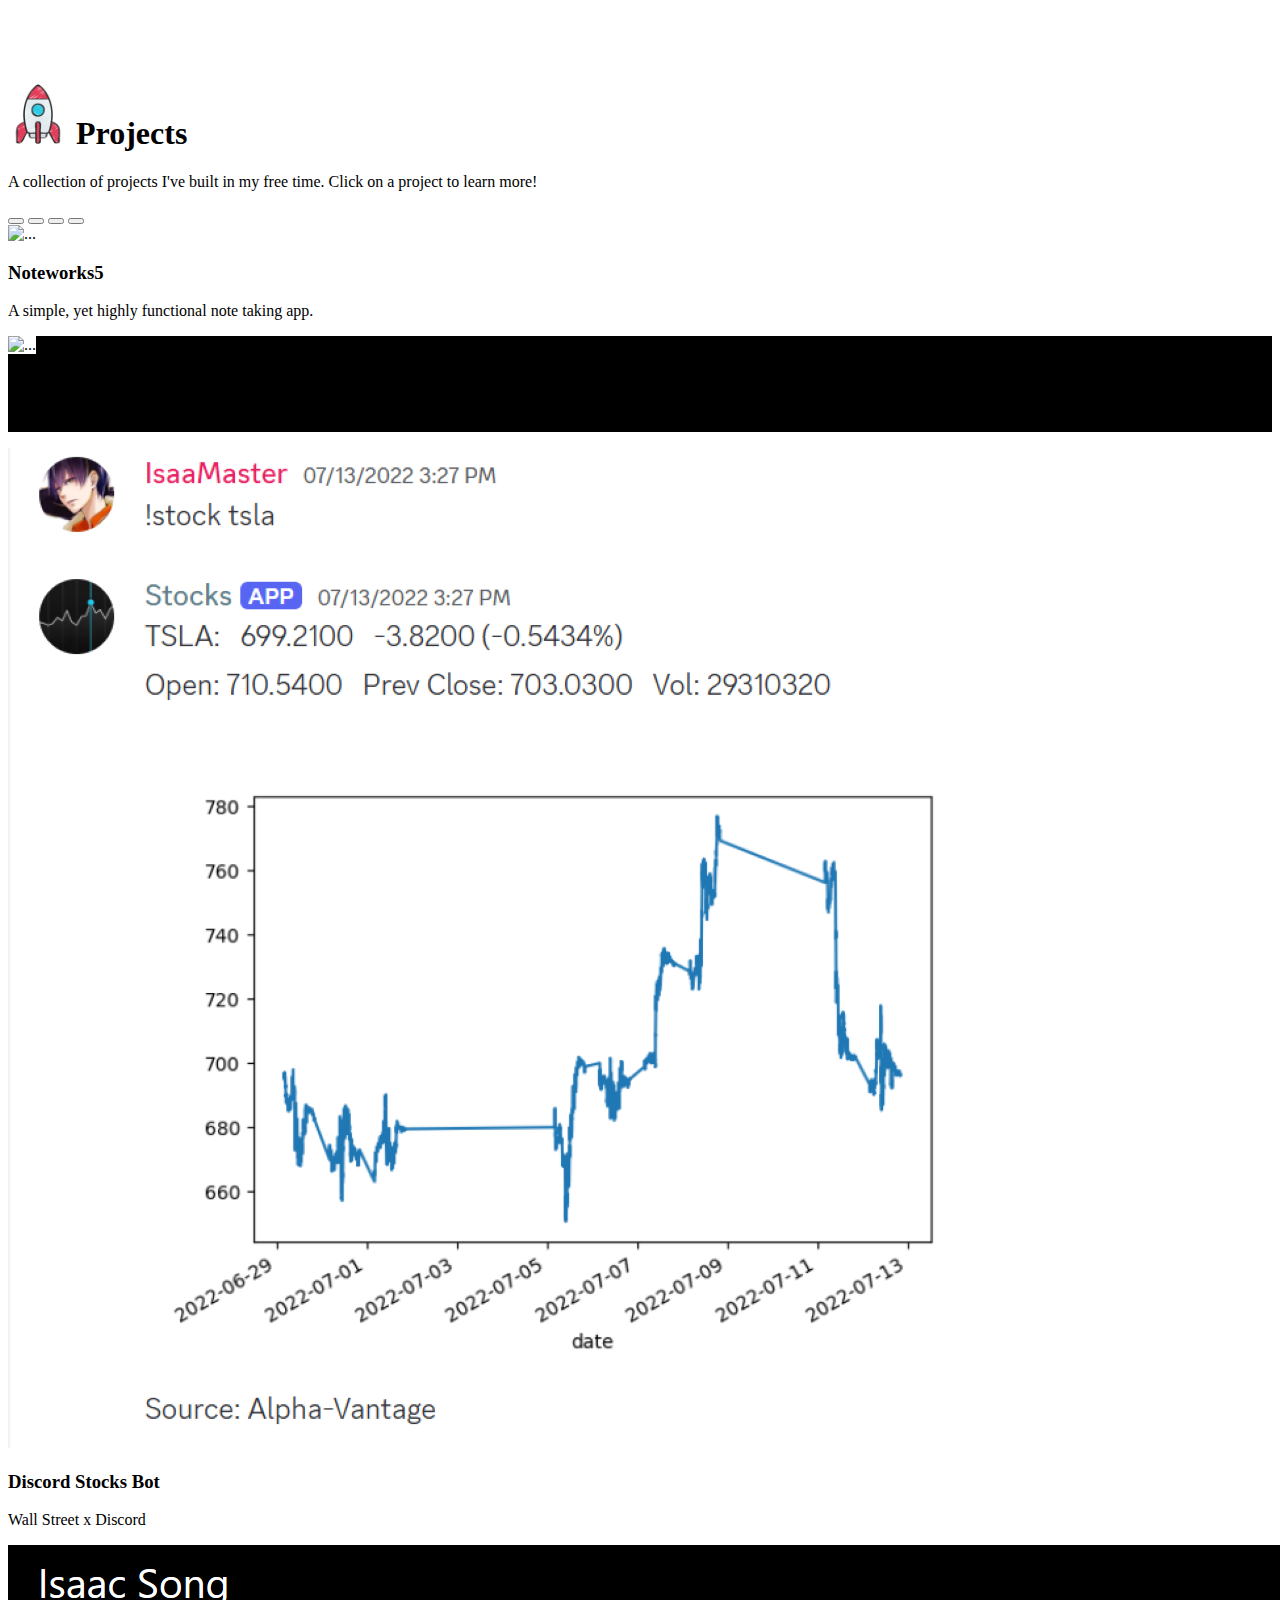
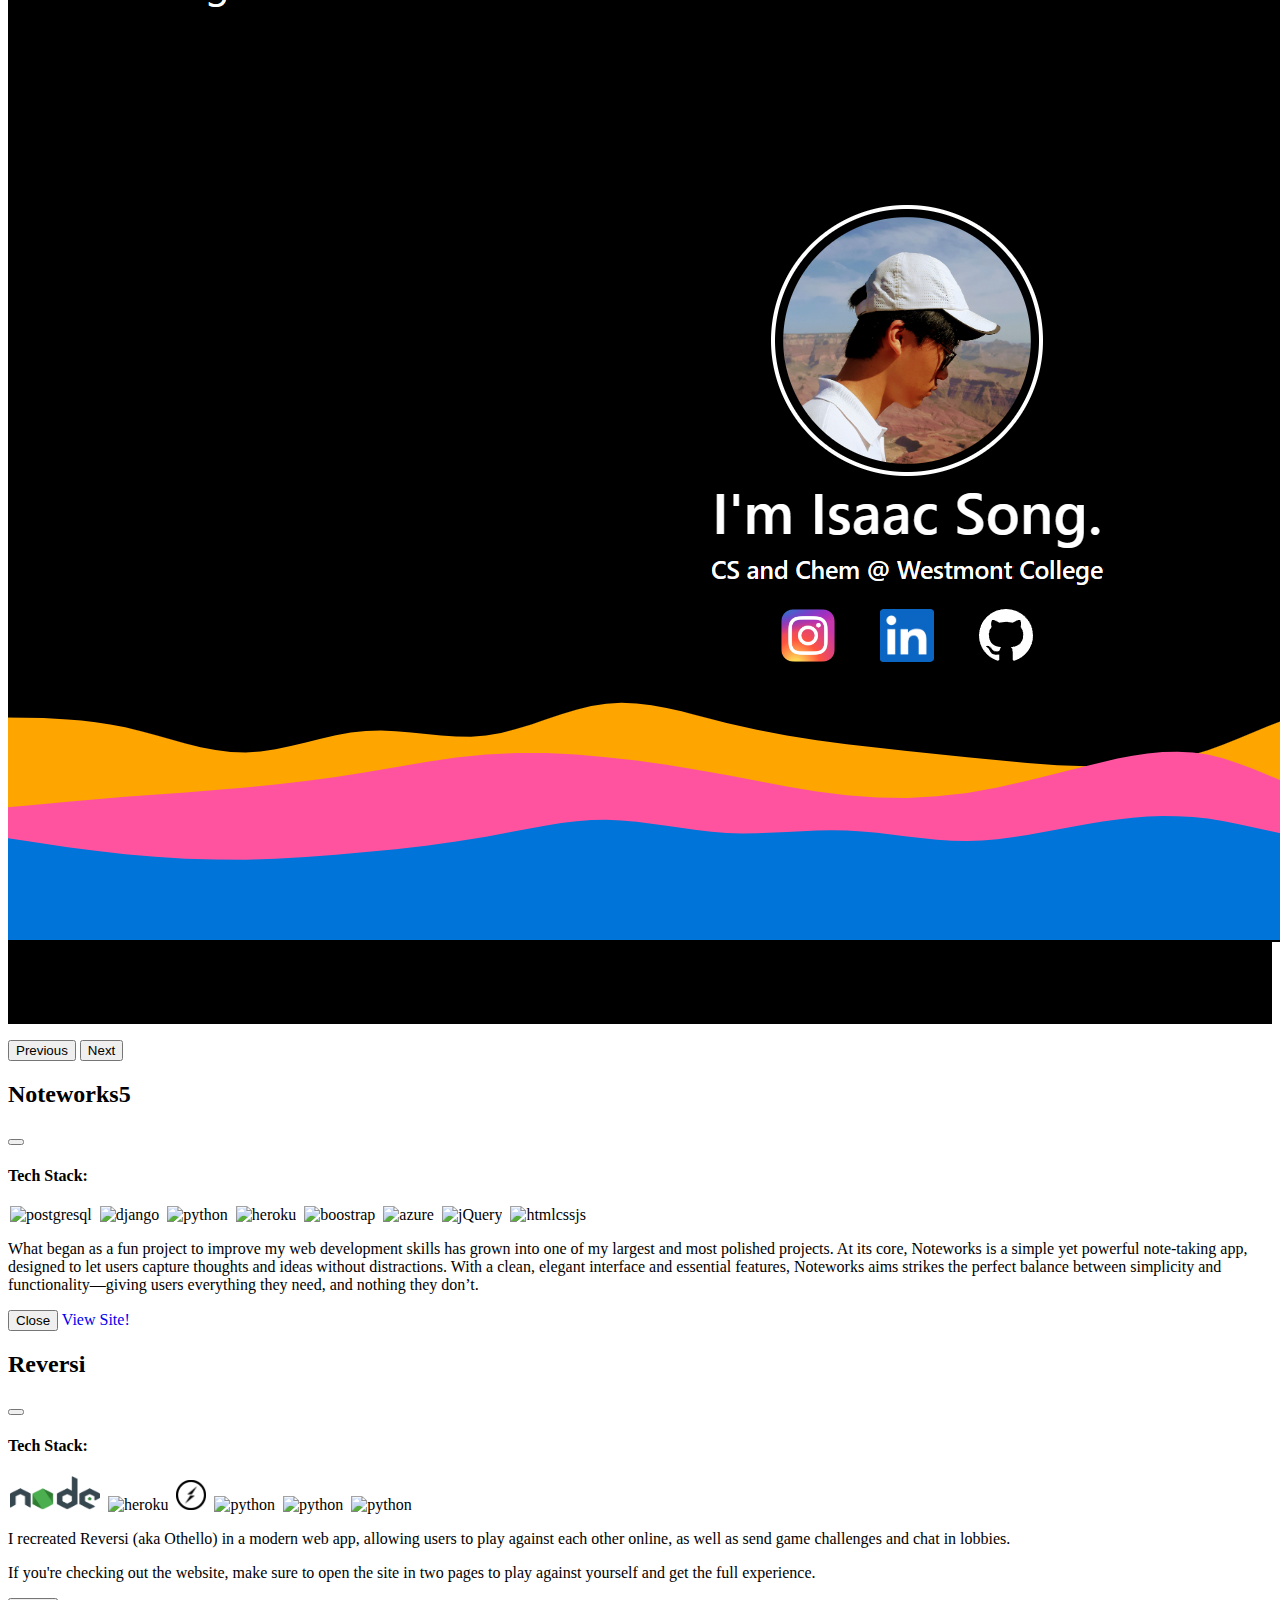
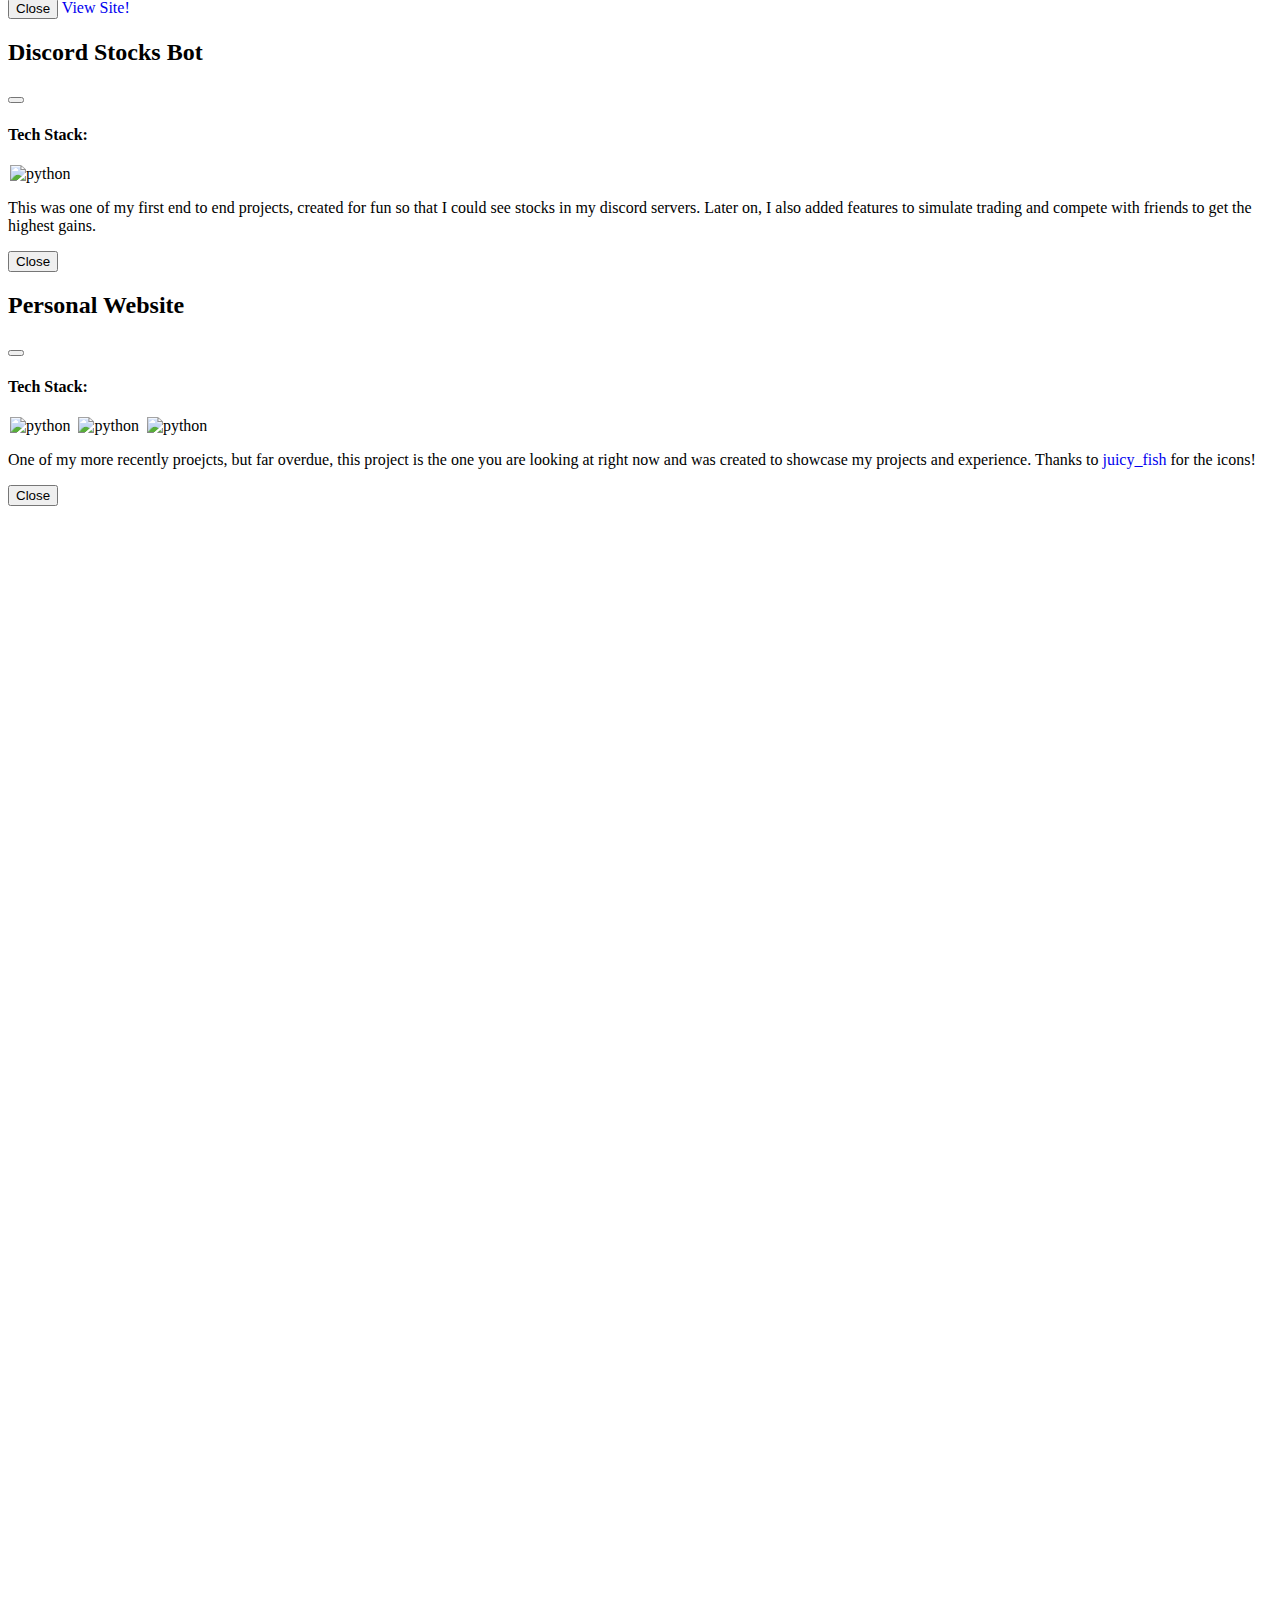
==== commit 7d6b8b22: "Dark Mode Logo Fixes, content refinements" ====
--- a/index.html
+++ b/index.html
@@ -1,459 +1,435 @@
 <!DOCTYPE html>
 <html lang="en">
-
-<head>
-  <meta charset="UTF-8" />
-  <meta http-equiv="X-UA-Compatible" content="IE=edge" />
-  <meta name="viewport" content="width=device-width, initial-scale=1.0" />
-  <link href="https://cdn.jsdelivr.net/npm/bootstrap@5.3.0/dist/css/bootstrap.min.css" rel="stylesheet"
-    integrity="sha384-9ndCyUaIbzAi2FUVXJi0CjmCapSmO7SnpJef0486qhLnuZ2cdeRhO02iuK6FUUVM" crossorigin="anonymous">
-  <title>Isaac Song</title>
-  <link rel="icon" href="profile.jpg" type="image/x-icon">
-
-  
-  <link defer rel="stylesheet" href="app.css" />
-</head>
-
-<body>
-  <nav class="navbar fixed-top navbar-expand-lg bg-light" id="customNav">
-    <div class="container-fluid">
-      <a class="navbar-brand" style="font-size:150%;" href="index.html">Isaac Z. Song</a>
-      <div class="collapse navbar-collapse">
-        <div class="navbar-nav ms-auto mb-2 mb-lg-0">
-          <a class="nav-link" target="_self" href="#home"><img class = "mb-3" src="home.png" height="35px" width="35x"> Home</a>
-          <a class="nav-link" target="_self" href="#projects"><img class = "mb-2" src="startup.png" height="35px" width="35x"> Projects</a>
-          <a class="nav-link" target="_self" href="#experience"><img class = "mb-3" src="briefcase.png" height="35px" width="35x"> Experience</a>
-          <a href="#about" class="nav-link" target="_self"><img class = "mb-2" src="user.png" height="35px" width="35x"> About</a>
-        </div> 
-      </div>
-    </div>
-  </nav>
-
-
-  <a id="home"></a>
-  <div class="container-fluid align-items-center d-flex justify-content-center">
-    <div class="justify-content-center row hidden align-items-center py-5" style="width: 100%">
-      <div class="col-lg-5">
-        <img class="rounded-5" src="Principal_Photo.jpg" height="100%" width="100%">
-      </div>
-
-      <div class="col-lg-5  text-center align-items-center d-flex flex-column justify-content-center">
-        <div id="me">
-          <h1 id="name">&#128075Hi! This is Isaac Song.</h1>
-          <h3 id="description">CS, Math and Chem @ Westmont College</h3>
-          <p id="description">Incoming SWE Intern at Captial One, ex-Principal Financial Group SWE Intern, ex-NRG Data Analyst Intern, Lead CS TA, and
-            President of the Westmont CS Club</p>
-        </div>
-
-        <div style="margin: 17px 0px;" id="links">
-          <span style="margin: 0px 20px;">
-            <a class="icon" href="https://www.instagram.com/isaac.z.song/">
-              <img class="icon" src="instagram.webp" height="60px" width="60px">
+  <head>
+    <meta charset="UTF-8" />
+    <meta http-equiv="X-UA-Compatible" content="IE=edge" />
+    <meta name="viewport" content="width=device-width, initial-scale=1.0" />
+    <link href="https://cdn.jsdelivr.net/npm/bootstrap@5.3.0/dist/css/bootstrap.min.css" rel="stylesheet" integrity="sha384-9ndCyUaIbzAi2FUVXJi0CjmCapSmO7SnpJef0486qhLnuZ2cdeRhO02iuK6FUUVM" crossorigin="anonymous">
+    <title>Isaac Z. Song</title>
+    <link rel="icon" href="profile.jpg" type="image/x-icon">  
+    <link defer rel="stylesheet" href="app.css">
+  </head>
+  <body data-bs-theme="dark">
+    <nav class="navbar fixed-top navbar-expand-lg bg-dark" id="customNav">
+      <div class="container-fluid">
+        <a class="navbar-brand fs-3" href="index.html">Isaac Z. Song</a>
+        <div class="collapse navbar-collapse">
+          <div class="navbar-nav ms-auto mb-2 mb-lg-0">
+            <a class="nav-link" target="_self" href="#home"><img class = "mb-3" src="home.png" height="35px" width="35x"> Home</a>
+            <a class="nav-link" target="_self" href="#projects"><img class = "mb-2" src="startup.png" height="35px" width="35x"> Projects</a>
+            <a class="nav-link" target="_self" href="#experience"><img class = "mb-3" src="briefcase.png" height="35px" width="35x"> Experience</a>
+            <a class="nav-link" target="_self" href="#about"><img class = "mb-2" src="user.png" height="35px" width="35x"> About</a>
+          </div> 
+        </div>
+      </div>
+    </nav>
+
+    <button type = "button" id="darkModeToggle" class="btn btn-dark bg-light floating-toggle">
+      <img id="darkModeIcon" src="light.png" height = "40px" width = "40px" alt="Light Mode">
+    </button>
+    
+    <a id="home"></a>
+    <div class="container-fluid align-items-center d-flex justify-content-center">
+      <div class="justify-content-center row hidden align-items-center py-5" style="width: 100%">
+        <div class="col-lg-5">
+          <img class="rounded-5" src="Principal_Photo.jpg" height="100%" width="100%">
+        </div>
+        <div class="col-lg-5 text-center align-items-center d-flex flex-column justify-content-center">
+          <div id="me">
+            <h1 class = "fs-1">&#128075Hi! This is Isaac Song.</h1>
+            <h4>CS, Math and Chem @ Westmont College</h3>
+            <p class = "fs-5">Incoming SWE Intern at Captial One, ex-Principal Financial Group SWE Intern, ex-NRG Data Analyst Intern, Lead CS TA, and
+              President of the Westmont CS Club</p>
+          </div>
+          <div class = "mx-3" id="links">
+            <span style="margin: 0px 20px;">
+              <a class="icon" href="https://www.instagram.com/isaac.z.song/">
+                <img class="icon" src="instagram.webp" height="60px" width="60px">
+              </a>
+            </span>
+            <span class = "mx-3">
+              <a class="icon" href="https://www.linkedin.com/in/isaac-song-30b78019b/">
+                <img class="icon" src="linkedin.png" height="60px" width="60px">
+              </a>
+            </span>
+            <span class = "mx-3">
+              <a class = "icon" href="https://github.com/IsaaMaster">
+                <img class="icon" src="github.png" height="60px" width="60px">
+              </a>
+            </span>
+          </div>
+        </div>
+      </div>
+    </div>
+
+    <a id="projects"></a>
+    <div class="row">
+      <div class="col-12 text-center">
+        <h1><img class = "mb-3" src="startup.png" height="60px" width="60px"> Projects</h1>
+        <p class="fs-5">A collection of projects I've built in my free time. Click on a
+          project to learn more!
+        </p>
+      </div>
+    </div>
+    <div class="row d-flex justify-content-center align-items-center">
+      <div class="col-md-8 p-3">
+        <div id="carouselExampleCaptions" class="carousel slide" data-bs-theme="dark">
+          <div class="carousel-indicators">
+            <button type="button" data-bs-target="#carouselExampleCaptions" data-bs-slide-to="0" class="active"
+              aria-current="true" aria-label="Slide 1"></button>
+            <button type="button" data-bs-target="#carouselExampleCaptions" data-bs-slide-to="1"
+              aria-label="Slide 2"></button>
+            <button type="button" data-bs-target="#carouselExampleCaptions" data-bs-slide-to="2"
+              aria-label="Slide 3"></button>
+              <button type="button" data-bs-target="#carouselExampleCaptions" data-bs-slide-to="3"
+              aria-label="Slide 4"></button>
+          </div>
+          <div class="carousel-inner">
+            <div class="carousel-item active" id="noteworks">
+              <img src="NotesNew.png" class="d-block w-100" alt="...">
+              <div class="carousel-caption d-none d-md-block">
+                <h3>Noteworks5</h3>
+                <p>A simple, yet highly functional note taking app.</p>
+              </div>
+            </div>
+            <div class="carousel-item" id="reversi">
+              <img src="largeblurrReversi.png" class="d-block w-100 " style = "background-color: white;" alt="...">
+              <div class="carousel-caption d-none d-md-block">
+                <h3>Othello</h3>
+                <p>A modern take on a classic game.</p>
+              </div>
+            </div>
+            <div class="carousel-item" id = "stocksBot">
+              <img src="StocksBot.png" alt="stock bot chat" class = "d-block w-100">
+              <div class = "carousel-caption d-none d-md-block">
+                <h3>Discord Stocks Bot</h3>
+                <p>Wall Street x Discord</p>
+              </div>
+            </div>
+            <div class="carousel-item" id="personal">
+              <img src="personal.png" class="d-block w-100"  style = "background-color: white;" alt="...">
+              <div class="carousel-caption d-none d-md-block">
+                <h3>Isaaczsong.me</h3>
+                <p>Discovery my journey.</p>
+              </div>
+            </div>
+          </div>
+          <button class="carousel-control-prev" type="button" data-bs-target="#carouselExampleCaptions"
+            data-bs-slide="prev">
+            <span class="carousel-control-prev-icon" aria-hidden="true"></span>
+            <span class="visually-hidden">Previous</span>
+          </button>
+          <button class="carousel-control-next" type="button" data-bs-target="#carouselExampleCaptions"
+            data-bs-slide="next">
+            <span class="carousel-control-next-icon" aria-hidden="true"></span>
+            <span class="visually-hidden">Next</span>
+          </button>
+        </div>
+      </div>
+    </div>
+
+
+    <!--Noteworks 5 Modal-->
+    <div class="modal fade" id="noteWorksModal" tabindex="-1" aria-labelledby="noteWorksModal" aria-hidden="true">
+      <div class="modal-dialog modal-lg modal-dialog-centered modal-dialog-scrollable">
+        <div class="modal-content">
+          <div class="modal-header">
+            <h2 class="modal-title" id="exampleModalLabel">
+              Noteworks5
+            </h2>
+            <button type="button" class="btn-close" data-bs-dismiss="modal" aria-label="Close"></button>
+          </div>
+          <div class="modal-body">
+
+            <div class="text-center" style="margin-bottom: 10px;">
+              <h4>Tech Stack:</h4>
+              <img class="techIcon" src="icons/postgresql.png" alt="postgresql">
+              <img class="techIcon" src="icons/django.png" alt="django" style="width:24px;">
+              <img class="techIcon" src="icons/python.png" alt="python">
+              <img class="techIcon" src="icons/heroku.png" alt="heroku" style="width:24px; background: none;">
+              <img class="techIcon" src="icons/bootstrap.png" alt="boostrap">
+              <img class="techIcon" src="icons/azure.png" alt="azure">
+              <img class="techIcon" src="icons/jQuery.png" alt="jQuery">
+              <img class="techIcon" src="icons/htmlcssjs.png" alt="htmlcssjs" style="width: 90px; height:34px;">
+            </div>
+            <p>What began as a fun project to improve my web development skills has grown into one of my largest and most polished projects. At its core, Noteworks is a simple yet powerful note-taking app, designed to let users capture thoughts and ideas without distractions. With a clean, elegant interface and essential features, Noteworks aims strikes the perfect balance between simplicity and functionality—giving users everything they need, and nothing they don’t.</p>
+          </div>
+          <div class="modal-footer">
+            <button type="button" class="btn btn-secondary" data-bs-dismiss="modal">Close</button>
+            <a target="_blank" class="btn btn-primary" href="https://noteworks5.herokuapp.com/">
+              View Site!
             </a>
-          </span>
-          <span style="margin: 0px 20px;">
-            <a class="icon" href="https://www.linkedin.com/in/isaac-song-30b78019b/">
-              <img class="icon" src="linkedin.png" height="60px" width="60px">
+          </div>
+        </div>
+      </div>
+    </div>
+
+    <!--Reversi Modal-->
+    <div class="modal fade" id="reversiModal" tabindex="-1" aria-labelledby="reversiModal" aria-hidden="true">
+      <div class="modal-dialog modal-lg modal-dialog-centered modal-dialog-scrollable">
+        <div class="modal-content">
+          <div class="modal-header">
+            <h2 class="modal-title" id="exampleModalLabel">
+              Reversi
+            </h2>
+            <button type="button" class="btn-close" data-bs-dismiss="modal" aria-label="Close"></button>
+          </div>
+          <div class="modal-body justify-content-center ">
+            <div class="text-center" style="margin-bottom: 10px;">
+              <h4>Tech Stack:</h4>
+              <img class="techIcon" src="icons/node.png" alt="nodejs" style="width: 90px; height:34px;">
+              <img class="techIcon" src="icons/heroku.png" alt="heroku" style="width:24px;">
+              <img class="techIcon" src="icons/sockets.png" alt="sockets.io">
+              <img class="techIcon" src="icons/bootstrap.png" alt="python">
+              <img class="techIcon" src="icons/jQuery.png" alt="python">
+              <img class="techIcon" src="icons/htmlcssjs.png" alt="python" style="width: 90px; height:34px;">
+            </div>
+            <p>I recreated Reversi (aka Othello) in a modern web app, allowing users to play against each other online, as well as
+              send game challenges and chat in lobbies. </p>
+            <p>If you're checking out the website, make sure to open the site in two
+              pages to play against yourself and get the full experience.</p>
+          </div>
+          <div class="modal-footer">
+            <button type="button" class="btn btn-secondary" data-bs-dismiss="modal">Close</button>
+            <a target="_blank" class="btn btn-primary" href="https://reversi-isaacsong.herokuapp.com/">
+              View Site!
             </a>
-          </span>
-          <span class="icon" style="margin: 0px 20px;">
-            <a href="https://github.com/IsaaMaster">
-              <img class="icon" src="github.png" height="60px" width="60px">
-            </a>
-          </span>
-        </div>
-      </div>
-    </div>
-  </div>
-
-  <a id="projects"></a>
-  <div style="margin-bottom: 80px;"></div>
-  <div class="row">
-    <div class="col-12 text-center" title="">
-      <h1><img class = "mb-3" src="startup.png" height="60px" width="60px"> Projects</h1>
-      <p class="fs-5">A collection of websites I've built in my free time. Click on a
-        project to learn more!</p>
-    </div>
-  </div>
-  <div class="row d-flex justify-content-center align-items-center">
-    <div class="col-md-8 p-3">
-      <div id="carouselExampleCaptions" class="carousel slide" data-bs-theme="dark">
-        <div class="carousel-indicators">
-          <button type="button" data-bs-target="#carouselExampleCaptions" data-bs-slide-to="0" class="active"
-            aria-current="true" aria-label="Slide 1"></button>
-          <button type="button" data-bs-target="#carouselExampleCaptions" data-bs-slide-to="1"
-            aria-label="Slide 2"></button>
-          <button type="button" data-bs-target="#carouselExampleCaptions" data-bs-slide-to="2"
-            aria-label="Slide 3"></button>
-            <button type="button" data-bs-target="#carouselExampleCaptions" data-bs-slide-to="3"
-            aria-label="Slide 4"></button>
-        </div>
-        <div class="carousel-inner">
-          <div class="carousel-item active" id="noteworks">
-            <img src="NotesNew.png" class="d-block w-100" alt="...">
-            <div class="carousel-caption d-none d-md-block">
-              <h3>Noteworks5</h3>
-              <p>A simple, yet highly functional note taking app.</p>
-            </div>
-          </div>
-          <div class="carousel-item" id="reversi">
-            <img src="largeblurrReversi.png" class="d-block w-100 " style = "background-color: white;" alt="...">
-            <div class="carousel-caption d-none d-md-block">
-              <h3>Othello</h3>
-              <p>A modern take on a classic game.</p>
-            </div>
-          </div>
-          <div class="carousel-item" id = "stocksBot">
-            <img src="StocksBot.png" alt="stock bot chat" class = "d-block w-100">
-            <div class = "carousel-caption d-none d-md-block">
-              <h3>Discord Stocks Bot</h3>
-              <p>An easy way to track the market.</p>
-            </div>
-          </div>
-          <div class="carousel-item" id="personal">
-            <img src="personal.png" class="d-block w-100"  style = "background-color: white;" alt="...">
-            <div class="carousel-caption d-none d-md-block">
-              <h3>Isaaczsong.me</h3>
-              <p>A glimpse of who I am. </p>
-            </div>
-          </div>
-        </div>
-        <button class="carousel-control-prev" type="button" data-bs-target="#carouselExampleCaptions"
-          data-bs-slide="prev">
-          <span class="carousel-control-prev-icon" aria-hidden="true"></span>
-          <span class="visually-hidden">Previous</span>
-        </button>
-        <button class="carousel-control-next" type="button" data-bs-target="#carouselExampleCaptions"
-          data-bs-slide="next">
-          <span class="carousel-control-next-icon" aria-hidden="true"></span>
-          <span class="visually-hidden">Next</span>
-        </button>
-      </div>
-    </div>
-  </div>
-
-
-  <!--Noteworks 5 Modal-->
-  <div class="modal fade" id="noteWorksModal" tabindex="-1" aria-labelledby="noteWorksModal" aria-hidden="true">
-    <div class="modal-dialog modal-lg modal-dialog-centered modal-dialog-scrollable">
-      <div class="modal-content">
-        <div class="modal-header">
-          <h2 class="modal-title" id="exampleModalLabel">
-            Noteworks5
-          </h2>
-          <button type="button" class="btn-close" data-bs-dismiss="modal" aria-label="Close"></button>
-        </div>
-        <div class="modal-body">
-
-          <div class="text-center" style="margin-bottom: 10px;">
-            <h4>Tech Stack:</h4>
-            <img class="techIcon" src="icons/postgresql.png" alt="postgresql">
-            <img class="techIcon" src="icons/django.png" alt="django" style="width:24px;">
-            <img class="techIcon" src="icons/python.png" alt="python">
-            <img class="techIcon" src="icons/heroku.jpg" alt="heroku" style="width:24px;">
-            <img class="techIcon" src="icons/bootstrap.png" alt="boostrap">
-            <img class="techIcon" src="icons/azure.png" alt="azure">
-            <img class="techIcon" src="icons/jQuery.png" alt="jQuery">
-            <img class="techIcon" src="icons/htmlcssjs.png" alt="htmlcssjs" style="width: 90px; height:34px;">
-          </div>
-          <p>Noteworks was a project I started for fun and to improve my web development skills. However, it has grown
-            to become one my largest projects and currently has a host of different features. At its core, it is a
-            simple notetaking app, designed to allow users to write down thoughts and ideas without the distractions of
-            having too many settings. At the same time, it still has the necessary features of a notetaking app and a
-            simply elegant design.</p>
-        </div>
-        <div class="modal-footer">
-          <button type="button" class="btn btn-secondary" data-bs-dismiss="modal">Close</button>
-          <a target="_blank" class="btn btn-primary" href="https://noteworks5.herokuapp.com/">
-            View Site!
-            <svg xmlns="http://www.w3.org/2000/svg" width="16" height="16" fill="currentColor" class="bi bi-box-arrow-up-right" viewBox="0 0 16 16">
-              <path fill-rule="evenodd" d="M8.636 3.5a.5.5 0 0 0-.5-.5H1.5A1.5 1.5 0 0 0 0 4.5v10A1.5 1.5 0 0 0 1.5 16h10a1.5 1.5 0 0 0 1.5-1.5V7.864a.5.5 0 0 0-1 0V14.5a.5.5 0 0 1-.5.5h-10a.5.5 0 0 1-.5-.5v-10a.5.5 0 0 1 .5-.5h6.636a.5.5 0 0 0 .5-.5"/>
-              <path fill-rule="evenodd" d="M16 .5a.5.5 0 0 0-.5-.5h-5a.5.5 0 0 0 0 1h3.793L6.146 9.146a.5.5 0 1 0 .708.708L15 1.707V5.5a.5.5 0 0 0 1 0z"/>
-            </svg>
-          </a>
-        </div>
-      </div>
-    </div>
-  </div>
-
-  <!--Reversi Modal-->
-  <div class="modal fade" id="reversiModal" tabindex="-1" aria-labelledby="reversiModal" aria-hidden="true">
-    <div class="modal-dialog modal-lg modal-dialog-centered modal-dialog-scrollable">
-      <div class="modal-content">
-        <div class="modal-header">
-          <h2 class="modal-title" id="exampleModalLabel">
-            Reversi
-          </h2>
-          <button type="button" class="btn-close" data-bs-dismiss="modal" aria-label="Close"></button>
-        </div>
-        <div class="modal-body justify-content-center ">
-          <div class="text-center" style="margin-bottom: 10px;">
-            <h4>Tech Stack:</h4>
-            <img class="techIcon" src="icons/node.png" alt="nodejs" style="width: 90px; height:34px;">
-            <img class="techIcon" src="icons/heroku.jpg" alt="python" style="width:24px;">
-            <img class="techIcon" src="icons/sockets.png" alt="sockets.io">
-            <img class="techIcon" src="icons/bootstrap.png" alt="python">
-            <img class="techIcon" src="icons/jQuery.png" alt="python">
-            <img class="techIcon" src="icons/htmlcssjs.png" alt="python" style="width: 90px; height:34px;">
-
-
-
-          </div>
-          <p>Remade Reversi (aka Othello) as a web app, allowing users to play against each other online, as well as
-            send game challenges and chat in lobbies. If you want to check out the website, make sure to open it in two
-            pages you that you can try playing against yourself.</p>
-        </div>
-        <div class="modal-footer">
-          <button type="button" class="btn btn-secondary" data-bs-dismiss="modal">Close</button>
-          <a target="_blank" class="btn btn-primary" href="https://reversi-isaacsong.herokuapp.com/">
-            View Site!
-            <svg xmlns="http://www.w3.org/2000/svg" width="16" height="16" fill="currentColor" class="bi bi-box-arrow-up-right" viewBox="0 0 16 16">
-              <path fill-rule="evenodd" d="M8.636 3.5a.5.5 0 0 0-.5-.5H1.5A1.5 1.5 0 0 0 0 4.5v10A1.5 1.5 0 0 0 1.5 16h10a1.5 1.5 0 0 0 1.5-1.5V7.864a.5.5 0 0 0-1 0V14.5a.5.5 0 0 1-.5.5h-10a.5.5 0 0 1-.5-.5v-10a.5.5 0 0 1 .5-.5h6.636a.5.5 0 0 0 .5-.5"/>
-              <path fill-rule="evenodd" d="M16 .5a.5.5 0 0 0-.5-.5h-5a.5.5 0 0 0 0 1h3.793L6.146 9.146a.5.5 0 1 0 .708.708L15 1.707V5.5a.5.5 0 0 0 1 0z"/>
-            </svg>
-          </a>
-        </div>
-      </div>
-    </div>
-  </div>
-
-
-  <!--Stocks Bot Modal-->
-  <div class="modal fade" id="stocksBotModal" tabindex="-1" aria-labelledby="stocksBotModal" aria-hidden="true">
-    <div class="modal-dialog modal-dialog-centered modal-dialog-scrollable">
-      <div class="modal-content">
-        <div class="modal-header">
-          <h2 class="modal-title" id="exampleModalLabel">
-            Discord Stocks Bot
-          </h2>
-          <button type="button" class="btn-close" data-bs-dismiss="modal" aria-label="Close"></button>
-        </div>
-        <div class="modal-body">
-          <div class="text-center" style="margin-bottom: 10px;">
-            <h4>Tech Stack:</h4>
-            <img class="techIcon" src="icons/bootstrap.png" alt="python">
-            <img class="techIcon" src="icons/jQuery.png" alt="python">
-            <img class="techIcon" src="icons/htmlcssjs.png" alt="python" style="width: 90px; height:34px;">
-          </div>
-          <p>This was one of my first end to end projects, created for fun so that I could see stocks in my discord channel. There's also features to simulate trading and compete with friends with the highest gains. </p>
-        </div>
-        <div class="modal-footer">
-          <button type="button" class="btn btn-secondary" data-bs-dismiss="modal">Close</button>
-        </div>
-      </div>
-    </div>
-  </div>
-
-
-  <!--Personal Modal-->
-  <div class="modal fade" id="personalModal" tabindex="-1" aria-labelledby="personalWebsiteModal" aria-hidden="true">
-    <div class="modal-dialog modal-dialog-centered modal-dialog-scrollable">
-      <div class="modal-content">
-        <div class="modal-header">
-          <h2 class="modal-title" id="exampleModalLabel">
-            Personal Website
-          </h2>
-          <button type="button" class="btn-close" data-bs-dismiss="modal" aria-label="Close"></button>
-        </div>
-        <div class="modal-body">
-          <div class="text-center" style="margin-bottom: 10px;">
-            <h4>Tech Stack:</h4>
-            <img class="techIcon" src="icons/bootstrap.png" alt="python">
-            <img class="techIcon" src="icons/jQuery.png" alt="python">
-            <img class="techIcon" src="icons/htmlcssjs.png" alt="python" style="width: 90px; height:34px;">
-          </div>
-          <p>One of my more recently proejcts, but far overdue, this project is the one you are looking at right now and
-            was created to showcase my projects and experience.</p>
-        </div>
-        <div class="modal-footer">
-          <button type="button" class="btn btn-secondary" data-bs-dismiss="modal">Close</button>
-
-
-        </div>
-      </div>
-    </div>
-  </div>
-  </div>
-
-  <a id="experience"></a>
-  <div style="margin-bottom: 40px;"></div>
-  <div class="container-fluid min-vh-100 d-flex justify-content-center align-items">
-    <div class="justify-content-center row hidden align-items-center d-flex" id="research">
-      <div class="col-lg-6 py-3">
-        <h1 class="py-11s"><img class = "mb-3" src="briefcase.png" height="60px" width="60x"> Experience</h1>
-        <div class="accordion" id="accordionExample">
-          <div class="accordion-item">
-            <h2 class="accordion-header">
-              <button class="accordion-button collapsed" type="button" data-bs-toggle="collapse" data-bs-target="#collapseZero"
-                aria-expanded="false" aria-controls="collapseZero">
-                <h4>
-                  <img src="Capital_One_Logo.png" alt="Principal Logo" height="30px" width="75px">
-                  Capital One SWE Intern
-                </h4>
-              </button>
+          </div>
+        </div>
+      </div>
+    </div>
+
+
+    <!--Stocks Bot Modal-->
+    <div class="modal fade" id="stocksBotModal" tabindex="-1" aria-labelledby="stocksBotModal" aria-hidden="true">
+      <div class="modal-dialog modal-dialog-centered modal-dialog-scrollable">
+        <div class="modal-content">
+          <div class="modal-header">
+            <h2 class="modal-title" id="exampleModalLabel">
+              Discord Stocks Bot
             </h2>
-            <div id="collapseZero" class="accordion-collapse collapse" data-bs-parent="#accordionExample">
-              <div class="accordion-body">
-                <p>May 2024 - Present</p>
-                <p>Incoming SWE Intern at Captial One</p>
-              </div>
-            </div>
-          </div>
-          <div class="accordion-item">
-            <h2 class="accordion-header">
-              <button class="accordion-button collapsed" type="button" data-bs-toggle="collapse" data-bs-target="#collapseOne"
-                aria-expanded="false" aria-controls="collapseOne">
-                <h4>
-                  <img src="Principal_Logo.png" alt="Principal Logo" height="30px" width="25px">
-                  Principal Financial Group (NASDAQ: PFG) SWE Intern
-                </h4>
-              </button>
+            <button type="button" class="btn-close" data-bs-dismiss="modal" aria-label="Close"></button>
+          </div>
+          <div class="modal-body">
+            <div class="text-center" style="margin-bottom: 10px;">
+              <h4>Tech Stack:</h4>
+              <img class="techIcon" src="icons/python.png" alt="python">
+            </div>
+            <p>This was one of my first end to end projects, created for fun so that I could see stocks in my discord servers. Later on, I also added features to simulate trading and compete with friends to get the highest gains. </p>
+          </div>
+          <div class="modal-footer">
+            <button type="button" class="btn btn-secondary" data-bs-dismiss="modal">Close</button>
+          </div>
+        </div>
+      </div>
+    </div>
+
+
+    <!--Personal Modal-->
+    <div class="modal fade" id="personalModal" tabindex="-1" aria-labelledby="personalWebsiteModal" aria-hidden="true">
+      <div class="modal-dialog modal-dialog-centered modal-dialog-scrollable">
+        <div class="modal-content">
+          <div class="modal-header">
+            <h2 class="modal-title" id="exampleModalLabel">
+              Personal Website
             </h2>
-            <div id="collapseOne" class="accordion-collapse collapse" data-bs-parent="#accordionExample">
-              <div class="accordion-body">
-                <p>May 2024 - Present</p>
-                <p>
-                  Automated the creation of YAML files to define 96 Lit-based web components in Drupal using JS for 12
-                  customer-facing sites with over 4.7M visits per month (including principal.com), saving developers 2-8
-                  hours per library version update and increasing the number of supported components by 48%.
-                </p>
-                <p>
-                  Wrote 31 unit and functional JEST tests with over 120 assertions to ensure the quality of back-end
-                  build scripts, integrating these tests into current GitHub workflows, and achieving 100% code
-                  coverage.
-                </p>
-                <p>
-                  Trained an Amazon Q model on 200+ GitHub repositories to build Principal branded Next.js web apps,
-                  cleaning and filtering over 300 MB of the training data with Python.
-                </p>
-              </div>
-            </div>
-          </div>
-          <div class="accordion-item">
-            <h2 class="accordion-header">
-              <button class="accordion-button collapsed" type="button" data-bs-toggle="collapse"
-                data-bs-target="#collapseTwo" aria-expanded="false" aria-controls="collapseTwo">
-                <h4>&#129516;Nishimura Research Group Data Analyst Intern</h4>
-              </button>
-            </h2>
-            <div id="collapseTwo" class="accordion-collapse collapse" data-bs-parent="#accordionExample">
-              <div class="accordion-body">
-                <p>Jan 2023 - August 2023</p>
-                <p>
-                  Automated the regression analysis of millions of data points onto Avrami crystal growth models with
-                  Python, thus decreasing data processing times by two hours a day and improving the consistency of
-                  predicted models by 30%.
-                </p>
-                <p>
-                  Organized and analyzed over 12.5 million data points per day with Excel macros, MATLAB, SciPy, and
-                  Matplotlib, ultimately calculating 60% of quantitative findings reported in two scientific
-                  publications.
-                </p>
-                <h2 class="pt-3">
-                  &#128209Publications
-                </h2>
-                <p class="researchlink">
-                  <a
-                    href="https://www.westmont.edu/sites/default/files/2023-07/biphenyl%20on%20cyclohexane%20and%20benzene_final_0.pdf">
-                    "Effect of Cyclohexane and Benzene on the Disorder-to-Order Trasition of Biphenyl"</a>
-                </p>
-                <p class="researchlink">
-                  <a
-                    href="https://www.westmont.edu/sites/default/files/2023-08/aliphatic%20alcohols%3Acycloalkanes%3An-alkanes%20under%20biphenyl_final.pdf">
-                    "Changing the Onset of the Disorder-to-Order Transition and Increasing the Density of Defect Sites
-                    in Biphenyl Adlayer on Aluminum Oxide"
-                  </a>
-                </p>
-              </div>
-            </div>
-          </div>
-          <div class="accordion-item">
-            <h2 class="accordion-header">
-              <button class="accordion-button collapsed" type="button" data-bs-toggle="collapse"
-                data-bs-target="#collapseThree" aria-expanded="false" aria-controls="collapseThree">
-                <h4>
-                  <img src="Westmont_Logo.jpg" alt="Westmont Logo" height="40px" width="40px">
-                  Lead Computer Science Teaching Assistant
-                </h4>
-              </button>
-            </h2>
-            <div id="collapseThree" class="accordion-collapse collapse" data-bs-parent="#accordionExample">
-              <div class="accordion-body">
-                <p>Sep 2022 - Present</p>
-                <p>
-                  Led weekly study sessions for Discrete Math and Introduction to Computer Science, proctored tests, and
-                  graded exams for over 60 students per semester.
-                </p>
-                <p>
-                  Developed automated Python grading scripts and rigorous test cases used to grade over 70% of CS-10
-                  assignments and increased grading efficiency by 5-fold.
-                </p>
-              </div>
-            </div>
-          </div>
-          <div class="accordion-item">
-            <h2 class="accordion-header">
-              <button class="accordion-button collapsed" type="button" data-bs-toggle="collapse"
-                data-bs-target="#collapseFour" aria-expanded="false" aria-controls="collapseThree">
-                <h4>
-                  <img src="CodeForFun_Logo.png" alt="Westmont Logo" height="35px" width="35px">
-                  Code for Fun Lead Python Instructor
-                </h4>
-              </button>
-            </h2>
-            <div id="collapseFour" class="accordion-collapse collapse" data-bs-parent="#accordionExample">
-              <div class="accordion-body">
-                <p>May 2021 - July 2021</p>
-                <p>
-                  Taught the fundamentals of computer sceince and Python to middle students on Zoom in classes of 8-15
-                  students. Additionally, taught private lessons, training students in the fundamentals of
-                  object-oriented programming via a summer-long project.
-                </p>
-              </div>
-            </div>
-          </div>
-        </div>
-      </div>
-
-      <div class="col-lg-4 pt-3 ms-5">
-        <img class="rounded-5" src="working.JPG" alt="profile" height="100%" width="100%">
-      </div>
-    </div>
-  </div>
-
-  <a id="about"></a>
-  <div class="container-fluid d-flex justify-content-center align-items">
-    <div class="hidden row justify-content-center align-items-center d-flex min-height-65vh" id="research">
-      <div class="col-lg-4 p-3 align-items-center d-flex justify-content-center">
-        <div class="badge-base LI-profile-badge" data-locale="en_US" data-size="large" data-theme="light"
-          data-type="HORIZONTAL" data-vanity="isaac-song-30b78019b" data-version="v1"></div>
-      </div>
-      <div class="col-lg-7">
-        <h1><img class = "mb-3" src="user.png" height="60px" width="60px"> About Me</h1>
-        <p>I am a undergraduate student at Westmont College in Santa Barbara stuyding computer science and chemistry.
-          Currently, I am involved with full-stack web and software development, thin film research, club leaderhip positions, and TAing for
-          several classes. In my free time, I enjoy going to the beach with friends, tossing the frisbee around, eating tasty food, and
-          playing strategy board games.</p>
-        <p>If you want to reach out, please email me at isong@westmont.edu. Alternatively, feel free to connect with me
-          on Linkedin.</p>
-      </div>
-    </div>
-  </div>
-
-  <script src="https://cdn.jsdelivr.net/npm/bootstrap@5.3.0/dist/js/bootstrap.bundle.min.js"
-    integrity="sha384-geWF76RCwLtnZ8qwWowPQNguL3RmwHVBC9FhGdlKrxdiJJigb/j/68SIy3Te4Bkz"
-    crossorigin="anonymous"></script>
-  <script src="https://ajax.googleapis.com/ajax/libs/jquery/3.6.3/jquery.min.js"
-    integrity="sha384-Ft/vb48LwsAEtgltj7o+6vtS2esTU9PCpDqcXs4OCVQFZu5BqprHtUCZ4kjK+bpE"
-    crossorigin="anonymous"></script>
-  <script src="https://ajax.googleapis.com/ajax/libs/jqueryui/1.13.2/jquery-ui.min.js"
-    integrity="sha384-4D3G3GikQs6hLlLZGdz5wLFzuqE9v4yVGAcOH86y23JqBDPzj9viv0EqyfIa6YUL"
-    crossorigin="anonymous"></script>
-  <script src="https://code.jquery.com/jquery-3.6.0.min.js"></script>
-  <script src="https://cdn.jsdelivr.net/npm/@popperjs/core@2.10.2/dist/umd/popper.min.js"></script>
-  <script src="https://stackpath.bootstrapcdn.com/bootstrap/5.1.3/js/bootstrap.min.js"></script>
-  <script src="https://platform.linkedin.com/badges/js/profile.js" async defer type="text/javascript"></script>
-  <script src="app.js"></script>
-</body>
-
+            <button type="button" class="btn-close" data-bs-dismiss="modal" aria-label="Close"></button>
+          </div>
+          <div class="modal-body">
+            <div class="text-center" style="margin-bottom: 10px;">
+              <h4>Tech Stack:</h4>
+              <img class="techIcon" src="icons/bootstrap.png" alt="python">
+              <img class="techIcon" src="icons/jQuery.png" alt="python">
+              <img class="techIcon" src="icons/htmlcssjs.png" alt="python" style="width: 90px; height:34px;">
+            </div>
+            <p>One of my more recently proejcts, but far overdue, this project is the one you are looking at right now and
+              was created to showcase my projects and experience. Thanks to <a href="https://www.flaticon.com/free-icons/crescent-moon" title="crescent moon icons">juicy_fish</a> for the icons!</p>
+          </div>
+          <div class="modal-footer">
+            <button type="button" class="btn btn-secondary" data-bs-dismiss="modal">Close</button>
+          </div>
+        </div>
+      </div>
+    </div>
+    </div>
+
+    <a id="experience"></a>
+    <div class="container-fluid min-vh-100 d-flex justify-content-center align-items">
+      <div class="justify-content-center row hidden align-items-center d-flex" id="research">
+        <div class="col-lg-6 py-3">
+          <h1 class="py-11s"><img class = "mb-3" src="briefcase.png" height="60px" width="60x"> Experience</h1>
+          <div class="accordion" id="accordionExample">
+            <div class="accordion-item">
+              <h2 class="accordion-header">
+                <button class="accordion-button collapsed" type="button" data-bs-toggle="collapse" data-bs-target="#collapseZero"
+                  aria-expanded="false" aria-controls="collapseZero">
+                  <h4>
+                    <img src="Capital_One_Logo.png" alt="Principal Logo" height="30px" width="75px">
+                    Capital One SWE Intern
+                  </h4>
+                </button>
+              </h2>
+              <div id="collapseZero" class="accordion-collapse collapse" data-bs-parent="#accordionExample">
+                <div class="accordion-body">
+                  <p>Summer 2025</p>
+                  <p>Incoming SWE Intern at Captial One</p>
+                </div>
+              </div>
+            </div>
+            <div class="accordion-item">
+              <h2 class="accordion-header">
+                <button class="accordion-button collapsed" type="button" data-bs-toggle="collapse" data-bs-target="#collapseOne"
+                  aria-expanded="false" aria-controls="collapseOne">
+                  <h4>
+                    <img src="Principal_Logo.png" alt="Principal Logo" height="40px" width="35px">
+                    Principal Financial Group SWE Intern
+                  </h4>
+                </button>
+              </h2>
+              <div id="collapseOne" class="accordion-collapse collapse" data-bs-parent="#accordionExample">
+                <div class="accordion-body">
+                  <p>May 2024 - August 2024</p>
+                  <p>
+                    Automated the creation of YAML files to define 96 Lit-based web components in Drupal using JS for 12
+                    customer-facing sites with over 4.7M visits per month (including principal.com), saving developers 2-8
+                    hours per library version update and increasing the number of supported components by 48%.
+                  </p>
+                  <p>
+                    Wrote 31 unit and functional JEST tests with over 120 assertions to ensure the quality of back-end
+                    build scripts, integrating these tests into current GitHub workflows, and achieving 100% code
+                    coverage.
+                  </p>
+                  <p>
+                    Trained an Amazon Q model on 200+ GitHub repositories to build Principal branded Next.js web apps,
+                    cleaning and filtering over 300 MB of the training data with Python.
+                  </p>
+                </div>
+              </div>
+            </div>
+            <div class="accordion-item">
+              <h2 class="accordion-header">
+                <button class="accordion-button collapsed" type="button" data-bs-toggle="collapse"
+                  data-bs-target="#collapseTwo" aria-expanded="false" aria-controls="collapseTwo">
+                  <h4>Nishimura Research Group Data Analyst Intern</h4>
+                </button>
+              </h2>
+              <div id="collapseTwo" class="accordion-collapse collapse" data-bs-parent="#accordionExample">
+                <div class="accordion-body">
+                  <p>Jan 2023 - August 2023</p>
+                  <p>
+                    Automated the regression analysis of millions of data points onto Avrami crystal growth models with
+                    Python, thus decreasing data processing times by two hours a day and improving the consistency of
+                    predicted models by 30%.
+                  </p>
+                  <p>
+                    Organized and analyzed over 12.5 million data points per day with Excel macros, MATLAB, SciPy, and
+                    Matplotlib, ultimately calculating 60% of quantitative findings reported in two scientific
+                    publications.
+                  </p>
+                  <h2 class="pt-3">
+                    &#128209Publications
+                  </h2>
+                  <p class="researchlink">
+                    <a
+                      href="https://www.westmont.edu/sites/default/files/2023-07/biphenyl%20on%20cyclohexane%20and%20benzene_final_0.pdf">
+                      "Effect of Cyclohexane and Benzene on the Disorder-to-Order Trasition of Biphenyl"</a>
+                  </p>
+                  <p class="researchlink">
+                    <a
+                      href="https://www.westmont.edu/sites/default/files/2023-08/aliphatic%20alcohols%3Acycloalkanes%3An-alkanes%20under%20biphenyl_final.pdf">
+                      "Changing the Onset of the Disorder-to-Order Transition and Increasing the Density of Defect Sites
+                      in Biphenyl Adlayer on Aluminum Oxide"
+                    </a>
+                  </p>
+                </div>
+              </div>
+            </div>
+            <div class="accordion-item">
+              <h2 class="accordion-header">
+                <button class="accordion-button collapsed" type="button" data-bs-toggle="collapse"
+                  data-bs-target="#collapseThree" aria-expanded="false" aria-controls="collapseThree">
+                  <h4>
+                    <img src="Westmont_Logo.png" alt="Westmont Logo" height="45px" width="45px">
+                    Lead Computer Science Teaching Assistant
+                  </h4>
+                </button>
+              </h2>
+              <div id="collapseThree" class="accordion-collapse collapse" data-bs-parent="#accordionExample">
+                <div class="accordion-body">
+                  <p>Sep 2022 - Present</p>
+                  <p>
+                    Led weekly study sessions for Discrete Math and Introduction to Computer Science, proctored tests, and
+                    graded exams for over 60 students per semester.
+                  </p>
+                  <p>
+                    Developed automated Python grading scripts and rigorous test cases used to grade over 70% of CS-10
+                    assignments and increased grading efficiency by 5-fold.
+                  </p>
+                </div>
+              </div>
+            </div>
+            <div class="accordion-item">
+              <h2 class="accordion-header">
+                <button class="accordion-button collapsed" type="button" data-bs-toggle="collapse"
+                  data-bs-target="#collapseFour" aria-expanded="false" aria-controls="collapseThree">
+                  <h4>
+                    <img src="CodeForFun_Logo.png" alt="Westmont Logo" height="35px" width="35px" style="border-radius: 30%;">
+                    Code for Fun Lead Python Instructor
+                  </h4>
+                </button>
+              </h2>
+              <div id="collapseFour" class="accordion-collapse collapse" data-bs-parent="#accordionExample">
+                <div class="accordion-body">
+                  <p>May 2021 - July 2021</p>
+                  <p>
+                    Taught the fundamentals of computer sceince and Python to middle students on Zoom in classes of 8-15
+                    students. Additionally, taught private lessons, training students in the fundamentals of
+                    object-oriented programming via a summer-long project.
+                  </p>
+                </div>
+              </div>
+            </div>
+          </div>
+        </div>
+        <div class="col-lg-4 pt-3 ps-3">
+          <img class="rounded-5" src="working.JPG" alt="profile" height="100%" width="100%">
+        </div>
+      </div>
+    </div>
+
+    <a id="about"></a>
+    <div class="container-fluid d-flex justify-content-center align-items">
+      <div class="hidden row justify-content-center align-items-center d-flex min-height-65vh" id="research">
+        <div class="col-lg-4 p-3 align-items-center d-flex justify-content-center">
+          <div id="linkedin" class="badge-base LI-profile-badge" data-locale="en_US" data-size="large" data-theme="light"
+            data-type="HORIZONTAL" data-vanity="isaac-song-30b78019b" data-version="v1"></div>
+        </div>              
+        <div class="col-lg-7">
+          <h1><img class = "mb-3" src="user.png" height="60px" width="60px"> About </h1>
+          <p>I'm a undergraduate student at Westmont College in Santa Barbara stuyding computer science and chemistry aspiring to become a software engineer.
+            Currently, I'm involved with various internships, full-stack web development, club leaderhip, and tutoring for
+            several classes. In my free time, I enjoy going to the beach with friends, tossing the frisbee around, eating tasty food, and
+            playing strategy board games.</p>
+          <p>If you want to reach out, please email me at isong@westmont.edu. Alternatively, feel free to connect with me
+            on Linkedin.</p>
+        </div>
+      </div>
+    </div>
+
+    <script src="https://cdn.jsdelivr.net/npm/bootstrap@5.3.0/dist/js/bootstrap.bundle.min.js"
+      integrity="sha384-geWF76RCwLtnZ8qwWowPQNguL3RmwHVBC9FhGdlKrxdiJJigb/j/68SIy3Te4Bkz"
+      crossorigin="anonymous"></script>
+    <script src="https://ajax.googleapis.com/ajax/libs/jquery/3.6.3/jquery.min.js"
+      integrity="sha384-Ft/vb48LwsAEtgltj7o+6vtS2esTU9PCpDqcXs4OCVQFZu5BqprHtUCZ4kjK+bpE"
+      crossorigin="anonymous"></script>
+    <script src="https://ajax.googleapis.com/ajax/libs/jqueryui/1.13.2/jquery-ui.min.js"
+      integrity="sha384-4D3G3GikQs6hLlLZGdz5wLFzuqE9v4yVGAcOH86y23JqBDPzj9viv0EqyfIa6YUL"
+      crossorigin="anonymous"></script>
+    <script src="https://code.jquery.com/jquery-3.6.0.min.js"></script>
+    <script src="https://cdn.jsdelivr.net/npm/@popperjs/core@2.10.2/dist/umd/popper.min.js"></script>
+    <script src="https://stackpath.bootstrapcdn.com/bootstrap/5.1.3/js/bootstrap.min.js"></script>
+    <script src="https://platform.linkedin.com/badges/js/profile.js" async defer type="text/javascript"></script>
+    <script src="app.js"></script>
+    <script src = "darkmode.js"></script>
+  </body>
 </html>